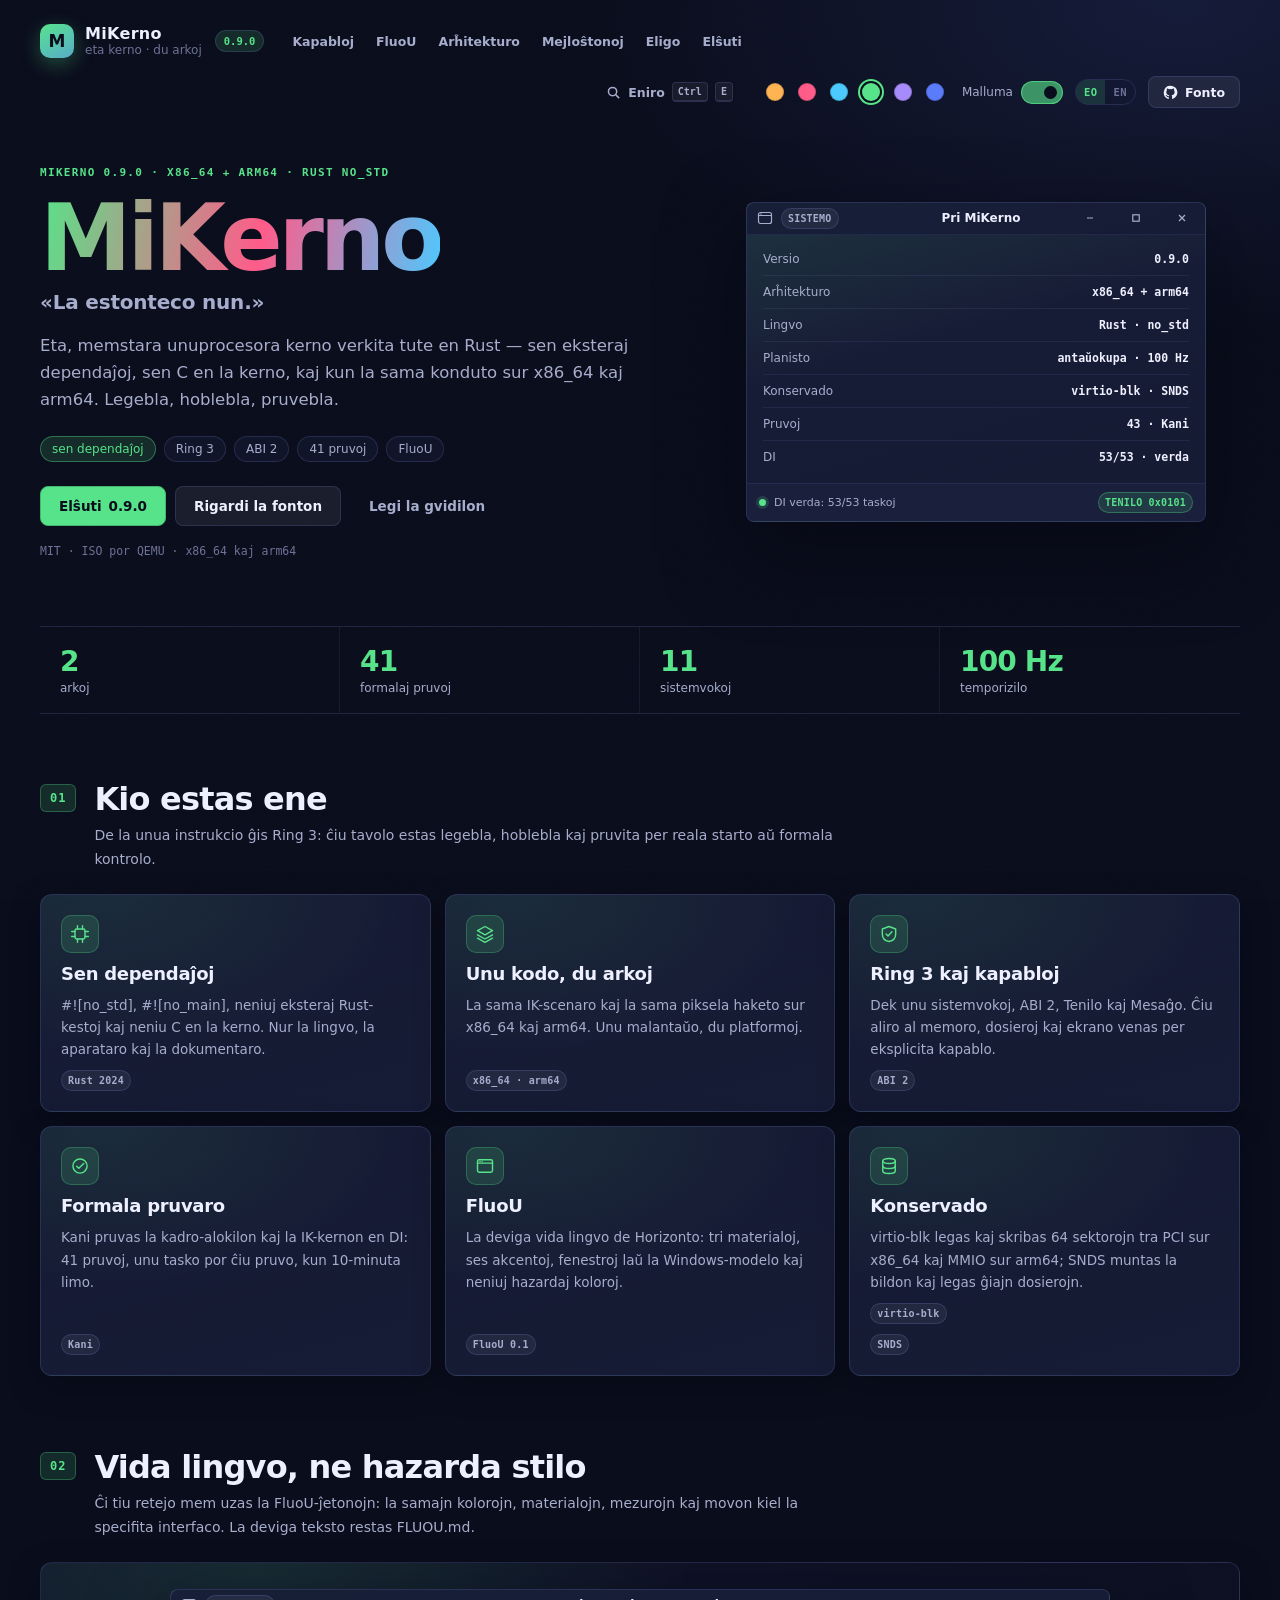
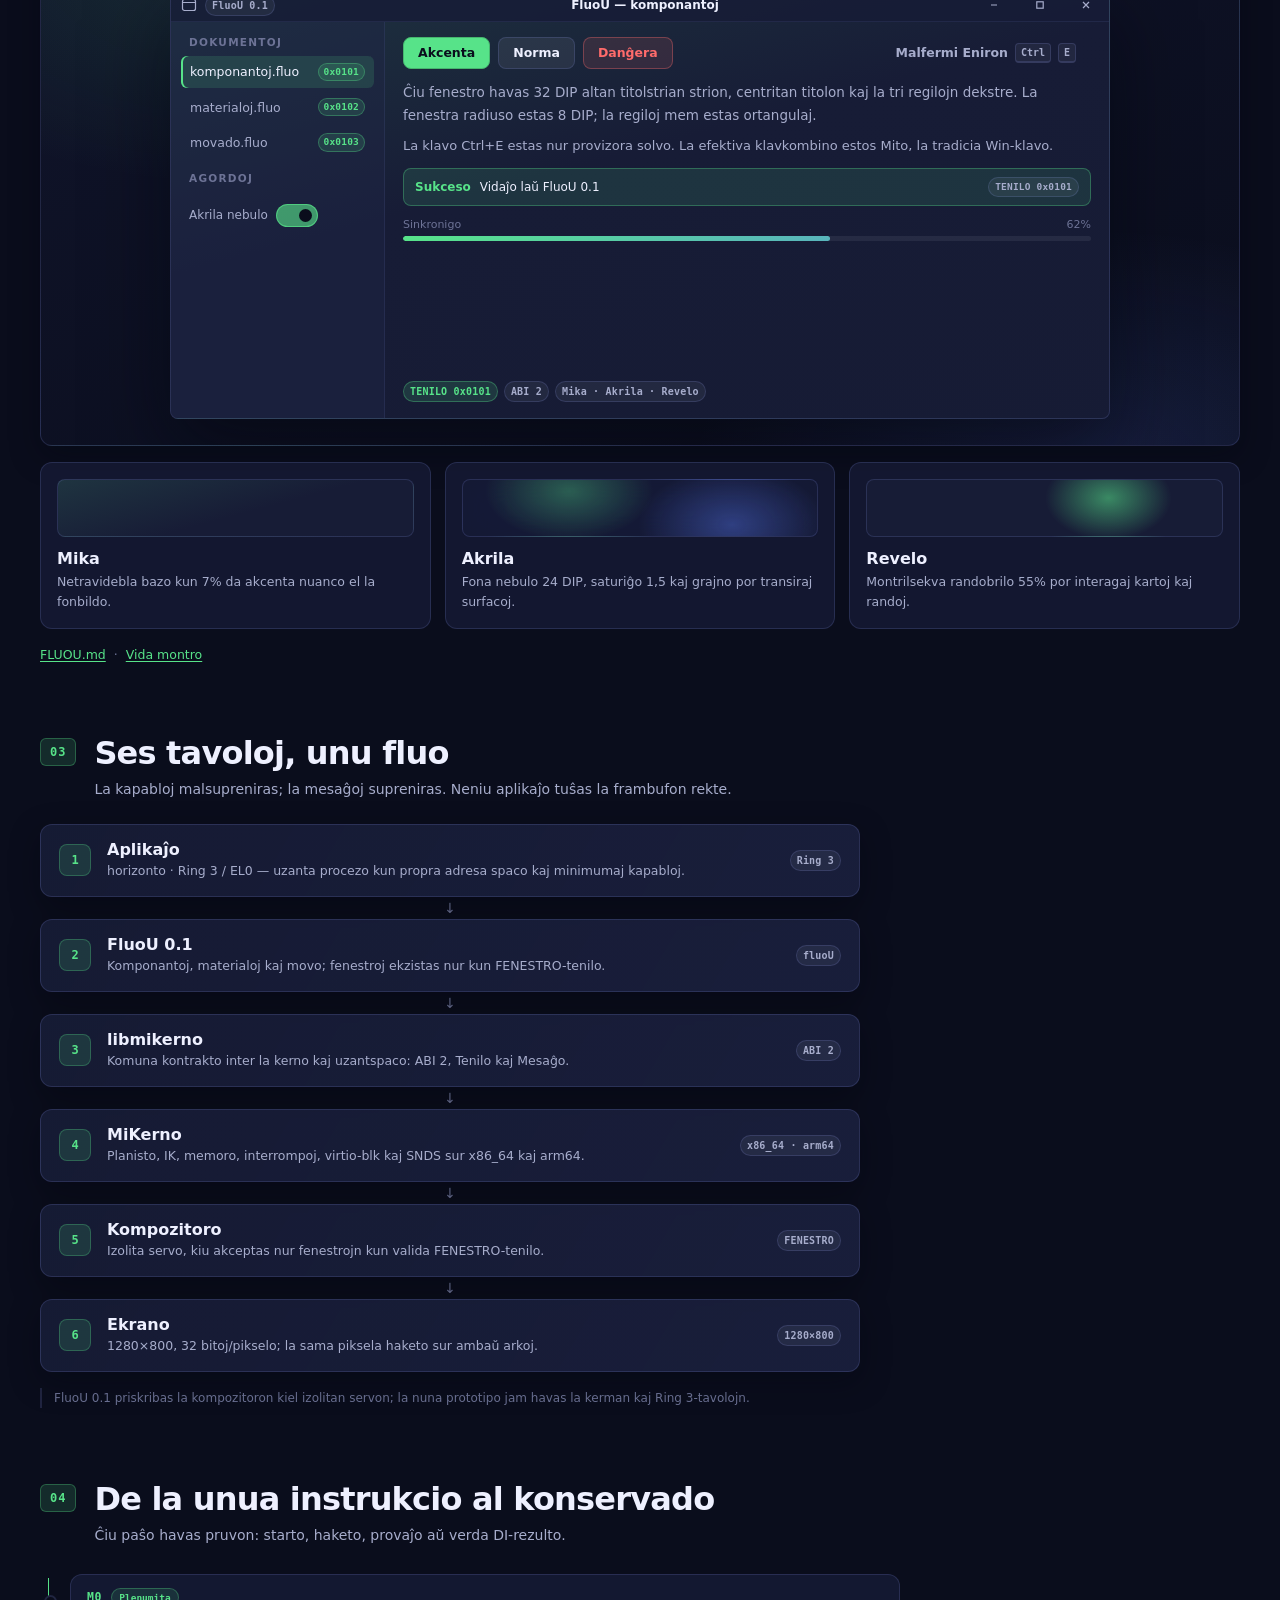
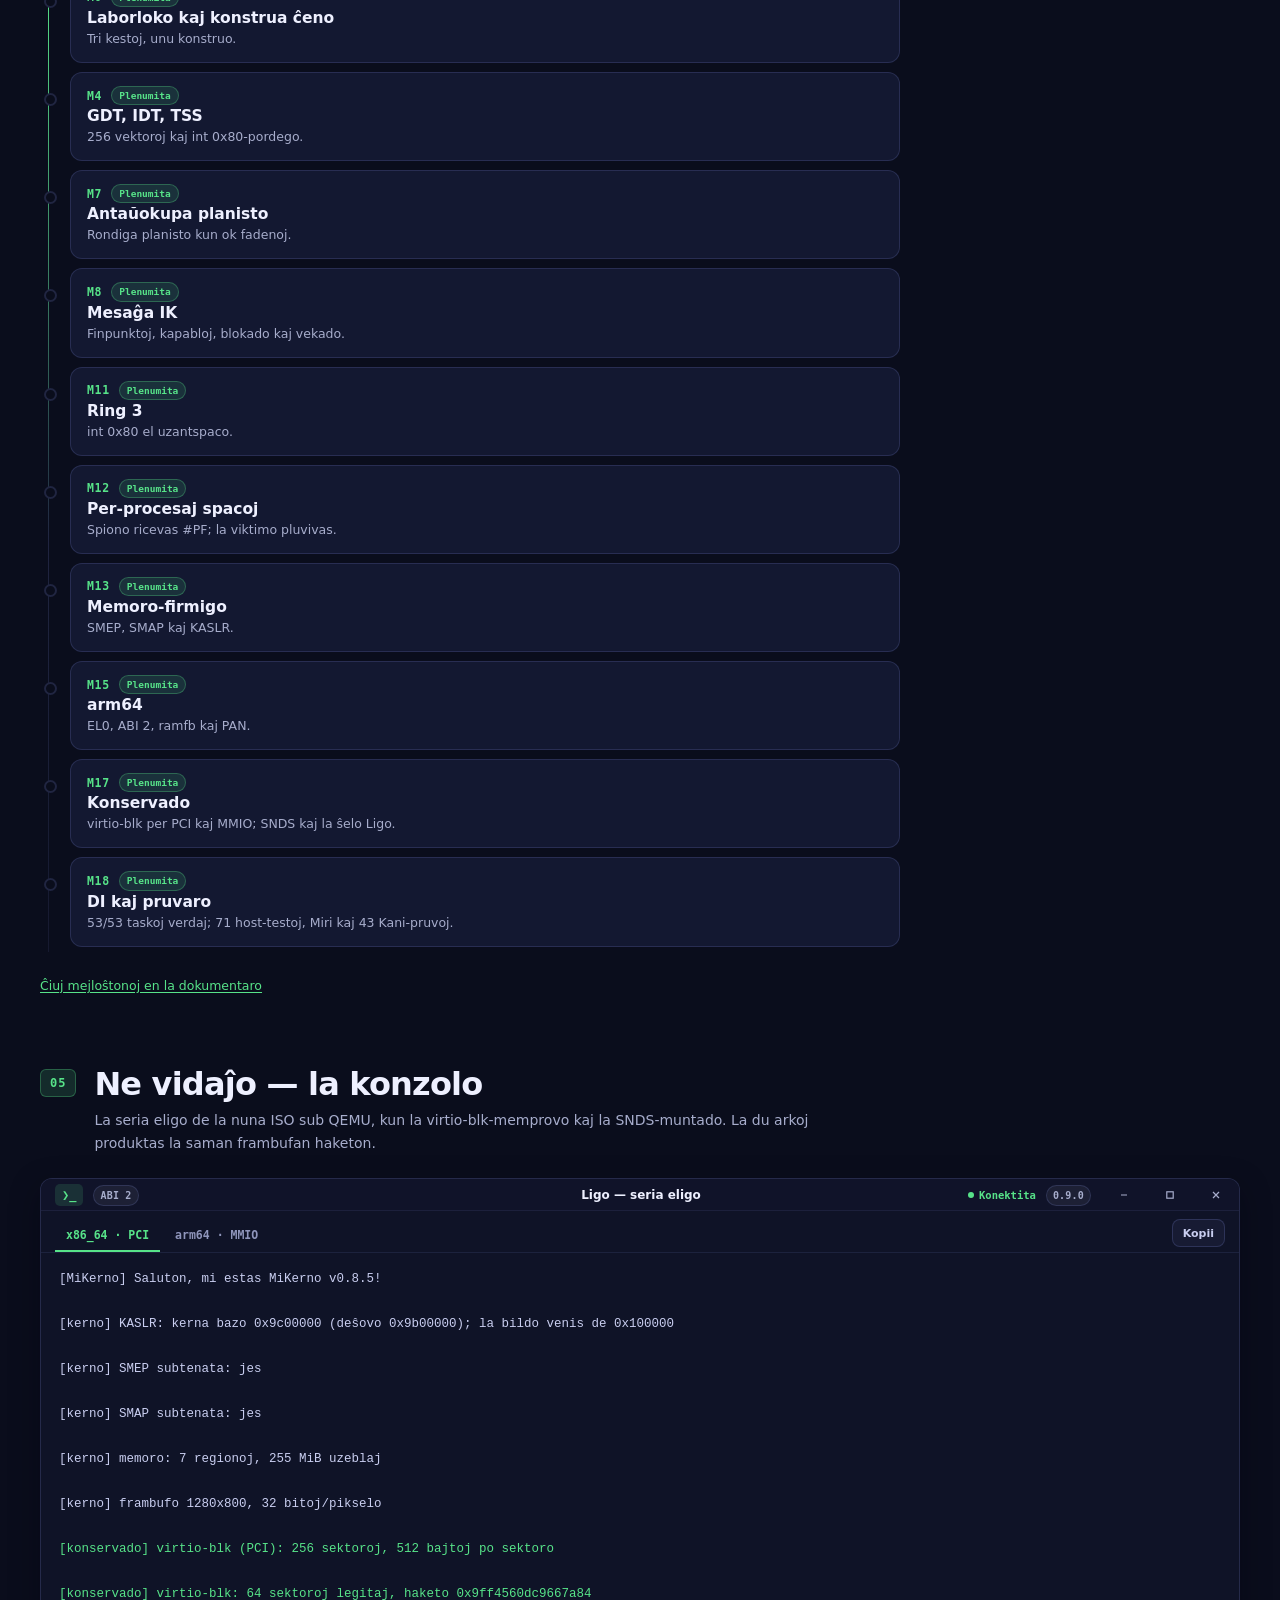
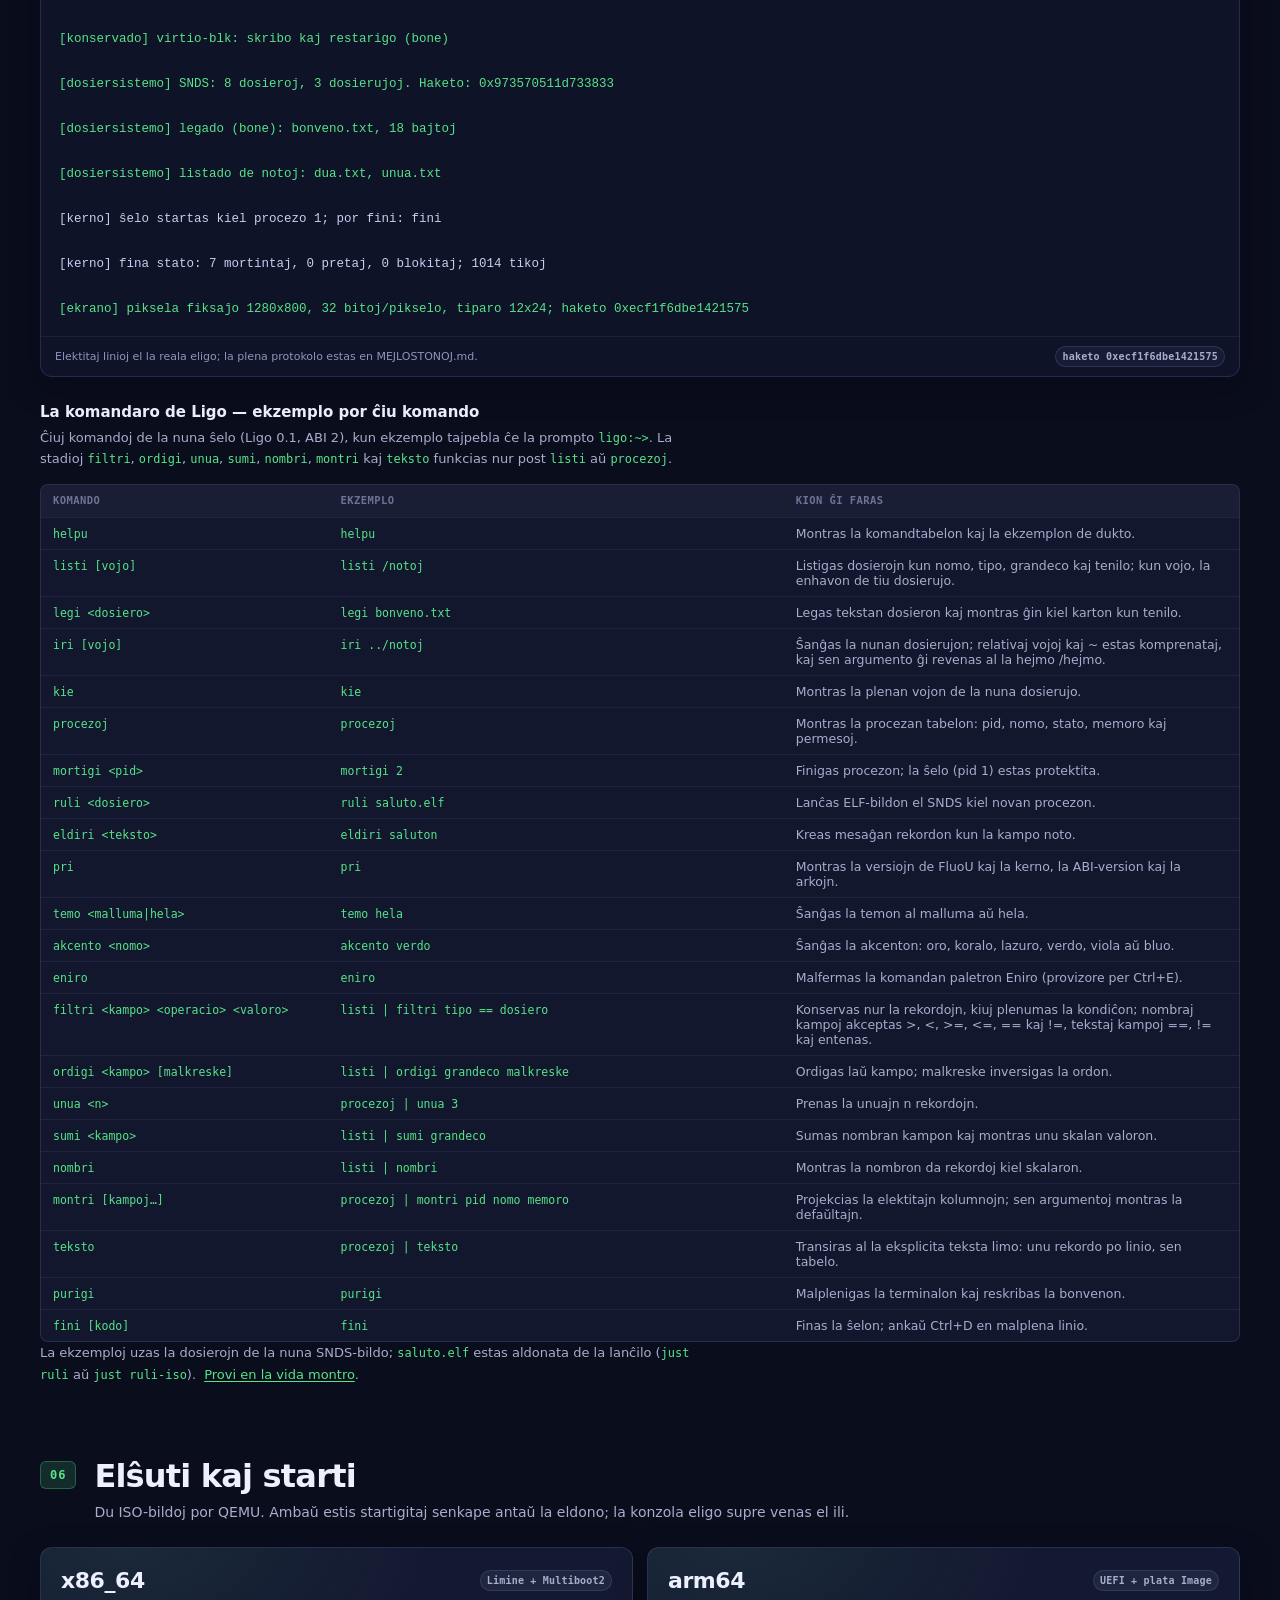
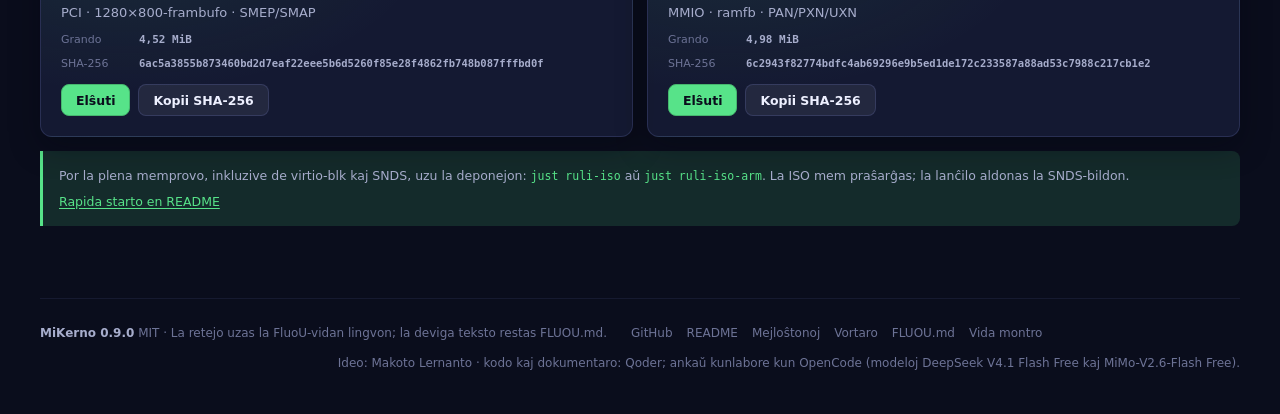
==== docs/index.html @ 3c902c98 "M19 Fazo 1: paĝtabelaj reguloj en kernologiko kaj novaj pruvoj (0.9.0) La indeksaj, PTE-kodigaj kaj " ====
<!DOCTYPE html>
<html lang="eo" data-versio="0.9.0">
<head>
  <meta charset="utf-8">
  <meta name="viewport" content="width=device-width, initial-scale=1">
  <title data-t="meta.titolo">MiKerno — eta kerno en Rust por du arkoj</title>
  <meta name="description" data-t-meta="meta.priskribo"
    content="MiKerno estas eta, memstara kaj pruvebla unuprocesora kerno verkita en Rust, kun la sama konduto sur x86_64 kaj arm64.">
  <meta name="theme-color" content="#0A0D1C">
  <meta property="og:title" content="MiKerno — eta kerno en Rust por du arkoj"
    data-t-meta="meta.titolo">
  <meta property="og:description"
    content="Eta, memstara kaj pruvebla unuprocesora kerno verkita en Rust, kun la sama konduto sur x86_64 kaj arm64."
    data-t-meta="meta.priskribo">
  <meta property="og:type" content="website">
  <meta property="og:url" content="https://makoto-lernanto.github.io/mikerno/">
  <link rel="icon"
    href="data:image/svg+xml,%3Csvg xmlns='http://www.w3.org/2000/svg' viewBox='0 0 64 64'%3E%3Cdefs%3E%3ClinearGradient id='g' x1='0' y1='0' x2='1' y2='1'%3E%3Cstop stop-color='%2357E389'/%3E%3Cstop offset='1' stop-color='%235B7CFA'/%3E%3C/linearGradient%3E%3C/defs%3E%3Crect width='64' height='64' rx='14' fill='url(%23g)'/%3E%3Ctext x='32' y='45' font-family='Segoe UI,sans-serif' font-size='38' font-weight='800' text-anchor='middle' fill='%230A0D1C'%3EM%3C/text%3E%3C/svg%3E">
  <link rel="stylesheet" href="retejo.css">
  <script src="tradukoj/angla.js" defer></script>
  <script src="retejo.js" defer></script>
</head>
<body>
  <a class="salto" href="#ĉefa" data-t="salto">Salti al la enhavo</a>

  <header class="kapo">
    <a class="marko" href="#hejmo" aria-label="MiKerno — hejmo" data-t-aria="marko.aria">
      <span class="marka-ikono" aria-hidden="true">M</span>
      <span class="marka-teksto">
        <strong>MiKerno</strong>
        <span data-t="marko.sub">eta kerno · du arkoj</span>
      </span>
      <span class="versio" data-versio-montri>0.9.0</span>
    </a>

    <nav class="navigado" aria-label="Ĉefaj sekcioj" data-t-aria="nav.aria">
      <a href="#kapabloj" data-t="nav.kapabloj">Kapabloj</a>
      <a href="#fluou" data-t="nav.fluou">FluoU</a>
      <a href="#arkitekturo" data-t="nav.arkitekturo">Arĥitekturo</a>
      <a href="#mejloŝtonoj" data-t="nav.mejloŝtonoj">Mejloŝtonoj</a>
      <a href="#eligo" data-t="nav.eligo">Eligo</a>
      <a href="#elŝuti" data-t="nav.elŝuti">Elŝuti</a>
    </nav>

    <div class="agordoj">
      <button class="buto subtila enira-lancho" id="eniroButono" type="button"
        aria-label="Malfermi Eniron (Ctrl+E)" data-t-aria="eniro.malfermi"
        title="Provizora klavo: Ctrl+E. Estonte: Mito, la tradicia Win-klavo."
        data-t-title="eniro.provizora">
        <svg viewBox="0 0 16 16" aria-hidden="true" fill="none" stroke="currentColor" stroke-width="1.6">
          <circle cx="7" cy="7" r="4.4"></circle>
          <path d="M10.4 10.4 14 14"></path>
        </svg>
        <span data-t="nav.eniro">Eniro</span>
        <kbd>Ctrl</kbd><kbd>E</kbd>
      </button>

      <div class="akcentoj" role="group" aria-label="Akcento" data-t-aria="akcento.regiloj">
        <button class="akcento-elektilo" type="button" data-akcento="oro" style="--koloro:#FFB454"
          aria-label="Akcento: oro" title="oro" aria-pressed="false"></button>
        <button class="akcento-elektilo" type="button" data-akcento="koralo" style="--koloro:#FF5C8A"
          aria-label="Akcento: koralo" title="koralo" aria-pressed="false"></button>
        <button class="akcento-elektilo" type="button" data-akcento="ĉielo" style="--koloro:#4CC9FF"
          aria-label="Akcento: ĉielo" title="ĉielo" aria-pressed="false"></button>
        <button class="akcento-elektilo" type="button" data-akcento="verdo" style="--koloro:#57E389"
          aria-label="Akcento: verdo" title="verdo" aria-pressed="true"></button>
        <button class="akcento-elektilo" type="button" data-akcento="viola" style="--koloro:#A78BFA"
          aria-label="Akcento: viola" title="viola" aria-pressed="false"></button>
        <button class="akcento-elektilo" type="button" data-akcento="bluo" style="--koloro:#5B7CFA"
          aria-label="Akcento: bluo" title="bluo" aria-pressed="false"></button>
      </div>

      <label class="ŝaltilo" title="Ŝalti inter la malluma kaj hela temoj"
        data-t-title="temo.ŝalti">
        <span id="temoEtikedo">Malluma</span>
        <input type="checkbox" id="temoSxaltilo" checked aria-label="Malluma temo">
      </label>

      <div class="lingvo" role="group" aria-label="Lingvo / Language">
        <button type="button" data-lingvo="eo" aria-pressed="true">EO</button>
        <button type="button" data-lingvo="en" aria-pressed="false">EN</button>
      </div>

      <a class="buto norma fonto-ligilo" href="https://github.com/makoto-lernanto/mikerno">
        <svg viewBox="0 0 16 16" aria-hidden="true" fill="currentColor">
          <path
            d="M8 .8a7.2 7.2 0 0 0-2.3 14c.4.1.5-.2.5-.4v-1.4c-2 .4-2.4-.9-2.4-.9-.3-.8-.8-1-.8-1-.7-.5.1-.5.1-.5.7.1 1.1.7 1.1.7.7 1.1 1.7.8 2.1.6.1-.5.3-.8.5-1-1.6-.2-3.3-.8-3.3-3.5 0-.8.3-1.4.7-1.9-.1-.2-.3-.9.1-1.8 0 0 .6-.2 1.9.7a6.6 6.6 0 0 1 3.5 0c1.3-.9 1.9-.7 1.9-.7.4.9.2 1.6.1 1.8.4.5.7 1.1.7 1.9 0 2.7-1.7 3.3-3.3 3.5.3.3.6.8.6 1.6v2c0 .2.1.5.5.4A7.2 7.2 0 0 0 8 .8Z">
          </path>
        </svg>
        <span data-t="nav.fonto">Fonto</span>
      </a>
    </div>
  </header>

  <main id="ĉefa">
    <section class="heroo" id="hejmo">
      <div class="heroo-teksto" data-aperu>
        <p class="supera-etikedo">
          MiKerno <span data-versio-montri>0.9.0</span> · x86_64 + arm64 · Rust no_std
        </p>
        <h1><span>MiKerno</span></h1>
        <p class="heroo-moto" data-t="hero.moto">«La estonteco nun.»</p>
        <p class="heroo-priskribo" data-t="hero.teksto">
          Eta, memstara unuprocesora kerno verkita tute en Rust — sen eksteraj
          dependaĵoj, sen C en la kerno, kaj kun la sama konduto sur x86_64 kaj
          arm64. Legebla, hoblebla, pruvebla.
        </p>
        <div class="principoj">
          <span class="principo vigla" data-t="hero.principo1">sen dependaĵoj</span>
          <span class="principo">Ring 3</span>
          <span class="principo">ABI 2</span>
          <span class="principo" data-t="hero.principo4">41 pruvoj</span>
          <span class="principo">FluoU</span>
        </div>
        <div class="heroo-butonoj">
          <a class="buto akcenta granda" href="https://github.com/makoto-lernanto/mikerno/releases/tag/v0.9.0"
            data-versio-ligo>
            <span data-t="hero.butono.elŝuti">Elŝuti</span>
            <span data-versio-montri>0.9.0</span>
          </a>
          <a class="buto norma granda" href="https://github.com/makoto-lernanto/mikerno"
            data-t="hero.butono.fonto">Rigardi la fonton</a>
          <a class="buto subtila granda" href="https://github.com/makoto-lernanto/mikerno/blob/main/docs/FLUOU.md"
            data-t="hero.butono.gvidilo">Legi la gvidilon</a>
        </div>
        <p class="heroo-noto" data-t="hero.noto">MIT · ISO por QEMU · x86_64 kaj arm64</p>
      </div>

      <div class="fenestra-scene" data-scene>
        <div class="fenestro heroa-fenestro revelo" data-fenestro="heroo">
          <div class="titolstrio" data-treni>
            <div class="titola-flanko">
              <svg class="aplika-ikono" viewBox="0 0 16 16" aria-hidden="true">
                <rect x="1.5" y="2.5" width="13" height="11" rx="2" fill="none" stroke="currentColor"
                  stroke-width="1.2"></rect>
                <path d="M1.5 5.5h13" stroke="currentColor" stroke-width="1.2"></path>
                <circle cx="4" cy="4" r=".7" fill="currentColor"></circle>
              </svg>
              <span class="sildeto">SISTEMO</span>
            </div>
            <div class="titola-centro">
              <span class="titolo" data-t="pri.titolo">Pri MiKerno</span>
            </div>
            <div class="regiloj" role="group" aria-label="Fenestraj regiloj" data-t-aria="fenestro.regiloj">
              <button type="button" data-ago="malgrandigi" title="Malgrandigi" aria-label="Malgrandigi">
                <svg viewBox="0 0 10 10" aria-hidden="true" fill="none" stroke="currentColor" stroke-width="1.2">
                  <path d="M2 5h6"></path>
                </svg>
              </button>
              <button type="button" data-ago="pligrandigi" title="Pligrandigi" aria-label="Pligrandigi">
                <svg class="ikono-pligrandigi" viewBox="0 0 10 10" aria-hidden="true" fill="none"
                  stroke="currentColor" stroke-width="1.2">
                  <rect x="1.8" y="1.8" width="6.4" height="6.4"></rect>
                </svg>
                <svg class="ikono-restarigi" viewBox="0 0 10 10" aria-hidden="true" fill="none"
                  stroke="currentColor" stroke-width="1.1">
                  <rect x="1.6" y="3" width="5.4" height="5.4"></rect>
                  <path d="M3.4 3V1.6h5v5H6.9"></path>
                </svg>
              </button>
              <button type="button" class="fermi" data-ago="fermi" title="Fermi" aria-label="Fermi">
                <svg viewBox="0 0 10 10" aria-hidden="true" fill="none" stroke="currentColor" stroke-width="1.2">
                  <path d="M2 2l6 6M8 2 2 8"></path>
                </svg>
              </button>
            </div>
          </div>
          <div class="fenestra-korpo pria-korpo">
            <div class="pri-chelo"><span data-t="pri.versio">Versio</span><strong><span data-versio-montri>0.9.0</span></strong></div>
            <div class="pri-chelo"><span data-t="pri.arkitekturo">Arĥitekturo</span><strong>x86_64 + arm64</strong></div>
            <div class="pri-chelo"><span data-t="pri.lingvo">Lingvo</span><strong>Rust · no_std</strong></div>
            <div class="pri-chelo"><span data-t="pri.planisto">Planisto</span><strong data-t="pri.planisto.valoro">antaŭokupa · 100 Hz</strong></div>
            <div class="pri-chelo"><span data-t="pri.konservado">Konservado</span><strong>virtio-blk · SNDS</strong></div>
            <div class="pri-chelo"><span data-t="pri.pruvoj">Pruvoj</span><strong>43 · Kani</strong></div>
            <div class="pri-chelo"><span>DI</span><strong>53/53 · <span data-t="pri.verda">verda</span></strong></div>
          </div>
          <div class="fenestra-piedo">
            <span class="stato-punkto" aria-hidden="true"></span>
            <span data-t="pri.di">DI verda: 53/53 taskoj</span>
            <span class="sildeto tenila">TENILO 0x0101</span>
          </div>
        </div>
        <div class="restarigo" data-restarigo="heroo" hidden>
          <h3 data-t="fenestro.kaŝita">Fenestro kaŝita</h3>
          <p data-t="fenestro.kaŝita.teksto">La fenestro atendas en la labortablo.</p>
          <button class="buto akcenta" type="button" data-restarigi="heroo" data-t="fenestro.remalfermi">Remalfermi</button>
        </div>
      </div>
    </section>

    <section class="statistiko" aria-label="Ŝlosilaj nombroj" data-t-aria="stat.aria" data-aperu>
      <div class="statistikero"><strong>2</strong><span data-t="stat.arkoj">arkoj</span></div>
      <div class="statistikero"><strong>41</strong><span data-t="stat.pruvoj">formalaj pruvoj</span></div>
      <div class="statistikero"><strong>11</strong><span data-t="stat.sistemvokoj">sistemvokoj</span></div>
      <div class="statistikero"><strong>100 Hz</strong><span data-t="stat.temporizilo">temporizilo</span></div>
    </section>

    <section class="sceno" id="kapabloj" data-aperu>
      <div class="scena-kapo">
        <span class="scena-numero">01</span>
        <div>
          <h2 data-t="kapabloj.titolo">Kio estas ene</h2>
          <p data-t="kapabloj.teksto">De la unua instrukcio ĝis Ring 3: ĉiu tavolo estas legebla, hoblebla
            kaj pruvita per reala starto aŭ formala kontrolo.</p>
        </div>
      </div>

      <div class="kartaro">
        <article class="karto revelo">
          <span class="karta-ikono" aria-hidden="true">
            <svg viewBox="0 0 24 24" fill="none" stroke="currentColor" stroke-width="1.7" stroke-linecap="round">
              <rect x="6" y="6" width="12" height="12" rx="2"></rect>
              <path d="M9 2v4M15 2v4M9 18v4M15 18v4M2 9h4M2 15h4M18 9h4M18 15h4"></path>
            </svg>
          </span>
          <h3 data-t="kapabloj.k1.titolo">Sen dependaĵoj</h3>
          <p data-t="kapabloj.k1.teksto">#![no_std], #![no_main], neniuj eksteraj Rust-kestoj kaj neniu C
            en la kerno. Nur la lingvo, la aparataro kaj la dokumentaro.</p>
          <span class="sildeto">Rust 2024</span>
        </article>

        <article class="karto revelo">
          <span class="karta-ikono" aria-hidden="true">
            <svg viewBox="0 0 24 24" fill="none" stroke="currentColor" stroke-width="1.7" stroke-linecap="round"
              stroke-linejoin="round">
              <path d="m12 3 9 5-9 5-9-5 9-5Z"></path>
              <path d="m3 13 9 5 9-5M3 17l9 5 9-5"></path>
            </svg>
          </span>
          <h3 data-t="kapabloj.k2.titolo">Unu kodo, du arkoj</h3>
          <p data-t="kapabloj.k2.teksto">La sama IK-scenaro kaj la sama piksela haketo sur x86_64 kaj
            arm64. Unu malantaŭo, du platformoj.</p>
          <span class="sildeto">x86_64 · arm64</span>
        </article>

        <article class="karto revelo">
          <span class="karta-ikono" aria-hidden="true">
            <svg viewBox="0 0 24 24" fill="none" stroke="currentColor" stroke-width="1.7" stroke-linecap="round"
              stroke-linejoin="round">
              <path d="M12 3 20 6v6c0 5-3.4 8.2-8 9-4.6-.8-8-4-8-9V6l8-3Z"></path>
              <path d="m8.5 12 2.3 2.3 4.7-5"></path>
            </svg>
          </span>
          <h3 data-t="kapabloj.k3.titolo">Ring 3 kaj kapabloj</h3>
          <p data-t="kapabloj.k3.teksto">Dek unu sistemvokoj, ABI 2, Tenilo kaj Mesaĝo. Ĉiu aliro al
            memoro, dosieroj kaj ekrano venas per eksplicita kapablo.</p>
          <span class="sildeto">ABI 2</span>
        </article>

        <article class="karto revelo">
          <span class="karta-ikono" aria-hidden="true">
            <svg viewBox="0 0 24 24" fill="none" stroke="currentColor" stroke-width="1.7" stroke-linecap="round"
              stroke-linejoin="round">
              <circle cx="12" cy="12" r="8.5"></circle>
              <path d="m8 12.2 2.6 2.6L16.5 9"></path>
            </svg>
          </span>
          <h3 data-t="kapabloj.k4.titolo">Formala pruvaro</h3>
          <p data-t="kapabloj.k4.teksto">Kani pruvas la kadro-alokilon kaj la IK-kernon en DI: 41 pruvoj,
            unu tasko por ĉiu pruvo, kun 10-minuta limo.</p>
          <span class="sildeto">Kani</span>
        </article>

        <article class="karto revelo">
          <span class="karta-ikono" aria-hidden="true">
            <svg viewBox="0 0 24 24" fill="none" stroke="currentColor" stroke-width="1.7" stroke-linecap="round"
              stroke-linejoin="round">
              <rect x="3" y="4.5" width="18" height="15" rx="2"></rect>
              <path d="M3 8.5h18M6 6.5h.01M8.5 6.5h.01"></path>
            </svg>
          </span>
          <h3>FluoU</h3>
          <p data-t="kapabloj.k5.teksto">La deviga vida lingvo de Horizonto: tri materialoj, ses akcentoj,
            fenestroj laŭ la Windows-modelo kaj neniuj hazardaj koloroj.</p>
          <span class="sildeto">FluoU 0.1</span>
        </article>

        <article class="karto revelo">
          <span class="karta-ikono" aria-hidden="true">
            <svg viewBox="0 0 24 24" fill="none" stroke="currentColor" stroke-width="1.7" stroke-linecap="round"
              stroke-linejoin="round">
              <ellipse cx="12" cy="6" rx="7.5" ry="3"></ellipse>
              <path d="M4.5 6v12c0 1.7 3.4 3 7.5 3s7.5-1.3 7.5-3V6"></path>
              <path d="M4.5 12c0 1.7 3.4 3 7.5 3s7.5-1.3 7.5-3"></path>
            </svg>
          </span>
          <h3 data-t="kapabloj.k6.titolo">Konservado</h3>
          <p data-t="kapabloj.k6.teksto">virtio-blk legas kaj skribas 64 sektorojn tra PCI sur x86_64 kaj
            MMIO sur arm64; SNDS muntas la bildon kaj legas ĝiajn dosierojn.</p>
          <span class="sildeto">virtio-blk</span>
          <span class="sildeto">SNDS</span>
        </article>
      </div>
    </section>

    <section class="sceno" id="fluou" data-aperu>
      <div class="scena-kapo">
        <span class="scena-numero">02</span>
        <div>
          <h2 data-t="fluou.titolo">Vida lingvo, ne hazarda stilo</h2>
          <p data-t="fluou.teksto">Ĉi tiu retejo mem uzas la FluoU-ĵetonojn: la samajn kolorojn, materialojn,
            mezurojn kaj movon kiel la specifita interfaco. La deviga teksto restas FLUOU.md.</p>
        </div>
      </div>

      <div class="labortablo" data-scene>
        <div class="fenestro fenestro-demo revelo" data-fenestro="fluou">
          <div class="titolstrio" data-treni>
            <div class="titola-flanko">
              <svg class="aplika-ikono" viewBox="0 0 16 16" aria-hidden="true">
                <rect x="1.5" y="2.5" width="13" height="11" rx="2" fill="none" stroke="currentColor"
                  stroke-width="1.2"></rect>
                <path d="M1.5 5.5h13" stroke="currentColor" stroke-width="1.2"></path>
              </svg>
              <span class="sildeto">FluoU 0.1</span>
            </div>
            <div class="titola-centro">
              <span class="titolo" data-t="fluou.fenestro.titolo">FluoU — komponantoj</span>
            </div>
            <div class="regiloj" role="group" aria-label="Fenestraj regiloj" data-t-aria="fenestro.regiloj">
              <button type="button" data-ago="malgrandigi" title="Malgrandigi" aria-label="Malgrandigi">
                <svg viewBox="0 0 10 10" aria-hidden="true" fill="none" stroke="currentColor" stroke-width="1.2">
                  <path d="M2 5h6"></path>
                </svg>
              </button>
              <button type="button" data-ago="pligrandigi" title="Pligrandigi" aria-label="Pligrandigi">
                <svg class="ikono-pligrandigi" viewBox="0 0 10 10" aria-hidden="true" fill="none"
                  stroke="currentColor" stroke-width="1.2">
                  <rect x="1.8" y="1.8" width="6.4" height="6.4"></rect>
                </svg>
                <svg class="ikono-restarigi" viewBox="0 0 10 10" aria-hidden="true" fill="none"
                  stroke="currentColor" stroke-width="1.1">
                  <rect x="1.6" y="3" width="5.4" height="5.4"></rect>
                  <path d="M3.4 3V1.6h5v5H6.9"></path>
                </svg>
              </button>
              <button type="button" class="fermi" data-ago="fermi" title="Fermi" aria-label="Fermi">
                <svg viewBox="0 0 10 10" aria-hidden="true" fill="none" stroke="currentColor" stroke-width="1.2">
                  <path d="M2 2l6 6M8 2 2 8"></path>
                </svg>
              </button>
            </div>
          </div>

          <div class="fenestra-korpo fluou-korpo">
            <aside class="flanko">
              <div class="flanka-etikedo" data-t="fluou.dokumentoj">Dokumentoj</div>
              <button type="button" class="dosiero elektita">
                <span>komponantoj.fluo</span><span class="sildeto tenila">0x0101</span>
              </button>
              <button type="button" class="dosiero">
                <span>materialoj.fluo</span><span class="sildeto tenila">0x0102</span>
              </button>
              <button type="button" class="dosiero">
                <span>movado.fluo</span><span class="sildeto tenila">0x0103</span>
              </button>
              <div class="flanka-etikedo" data-t="fluou.agordoj">Agordoj</div>
              <label class="ŝaltilo">
                <span data-t="fluou.akrila">Akrila nebulo</span>
                <input type="checkbox" checked aria-label="Akrila nebulo">
              </label>
            </aside>

            <div class="redaktilo">
              <div class="ilobreto">
                <button class="buto akcenta" type="button" data-t="fluou.butono.akcenta">Akcenta</button>
                <button class="buto norma" type="button" data-t="fluou.butono.norma">Norma</button>
                <button class="buto danĝera" type="button" data-t="fluou.butono.danĝera">Danĝera</button>
                <span class="spaco"></span>
                <button class="buto subtila" type="button" id="malfermiEniron">
                  <span data-t="fluou.butono.eniro">Malfermi Eniron</span> <kbd>Ctrl</kbd><kbd>E</kbd>
                </button>
              </div>
              <p class="demo-teksto" data-t="fluou.demo.teksto">Ĉiu fenestro havas 32 DIP altan titolstrian
                strion, centritan titolon kaj la tri regilojn dekstre. La fenestra radiuso estas 8 DIP; la
                regiloj mem estas ortangulaj.</p>
              <p class="demo-noto" data-t="fluou.eniro.provizora">La klavo <kbd>Ctrl</kbd>+<kbd>E</kbd> estas
                nur provizora solvo. La efektiva klavkombino estos <strong>Mito</strong>, la tradicia
                <kbd>Win</kbd>-klavo.</p>
              <div class="informa-strio">
                <span class="semantiko" data-t="fluou.informo.semantiko">Sukceso</span>
                <span data-t="fluou.informo.teksto">Vidaĵo laŭ FluoU 0.1</span>
                <span class="sildeto">TENILO 0x0101</span>
              </div>
              <div class="progreso">
                <div class="progresa-etikedo"><span data-t="fluou.progreso">Sinkronigo</span><span>62%</span></div>
                <div class="progresa-trako"><div class="progresa-plenigo" style="width:62%"></div></div>
              </div>
              <div class="demo-etikedoj">
                <span class="sildeto tenila">TENILO 0x0101</span>
                <span class="sildeto">ABI 2</span>
                <span class="sildeto">Mika · Akrila · Revelo</span>
              </div>
            </div>
          </div>
        </div>
        <div class="restarigo" data-restarigo="fluou" hidden>
          <h3 data-t="fenestro.kaŝita">Fenestro kaŝita</h3>
          <p data-t="fenestro.kaŝita.teksto">La fenestro atendas en la labortablo.</p>
          <button class="buto akcenta" type="button" data-restarigi="fluou" data-t="fenestro.remalfermi">Remalfermi</button>
        </div>
      </div>

      <div class="materialoj">
        <article class="materialo revelo">
          <span class="materiala-specimeno mika" aria-hidden="true"></span>
          <h3>Mika</h3>
          <p data-t="fluou.mika">Netravidebla bazo kun 7% da akcenta nuanco el la fonbildo.</p>
        </article>
        <article class="materialo revelo">
          <span class="materiala-specimeno akrila" aria-hidden="true"></span>
          <h3>Akrila</h3>
          <p data-t="fluou.akrila.teksto">Fona nebulo 24 DIP, saturiĝo 1,5 kaj grajno por transiraj surfacoj.</p>
        </article>
        <article class="materialo revelo">
          <span class="materiala-specimeno revelo-specimeno" aria-hidden="true"></span>
          <h3>Revelo</h3>
          <p data-t="fluou.revelo">Montrilsekva randobrilo 55% por interagaj kartoj kaj randoj.</p>
        </article>
      </div>

      <p class="scena-ligiloj">
        <a href="FLUOU.md">FLUOU.md</a>
        <span aria-hidden="true">·</span>
        <a href="FLUOU-montro.html" data-t="fluou.montro">Vida montro</a>
      </p>
    </section>

    <section class="sceno" id="arkitekturo" data-aperu>
      <div class="scena-kapo">
        <span class="scena-numero">03</span>
        <div>
          <h2 data-t="ark.titolo">Ses tavoloj, unu fluo</h2>
          <p data-t="ark.teksto">La kapabloj malsupreniras; la mesaĝoj supreniras. Neniu aplikaĵo tuŝas la
            frambufon rekte.</p>
        </div>
      </div>

      <div class="tavoloj">
        <article class="tavolo revelo">
          <span class="tavola-numero">1</span>
          <div><h3 data-t="ark.t1.titolo">Aplikaĵo</h3><p data-t="ark.t1.teksto">horizonto · Ring 3 / EL0 — uzanta procezo kun propra adresa spaco kaj minimumaj kapabloj.</p></div>
          <span class="sildeto">Ring 3</span>
        </article>
        <div class="sago" aria-hidden="true">↓</div>
        <article class="tavolo revelo">
          <span class="tavola-numero">2</span>
          <div><h3>FluoU 0.1</h3><p data-t="ark.t2.teksto">Komponantoj, materialoj kaj movo; fenestroj ekzistas nur kun FENESTRO-tenilo.</p></div>
          <span class="sildeto">fluoU</span>
        </article>
        <div class="sago" aria-hidden="true">↓</div>
        <article class="tavolo revelo">
          <span class="tavola-numero">3</span>
          <div><h3>libmikerno</h3><p data-t="ark.t3.teksto">Komuna kontrakto inter la kerno kaj uzantspaco: ABI 2, Tenilo kaj Mesaĝo.</p></div>
          <span class="sildeto">ABI 2</span>
        </article>
        <div class="sago" aria-hidden="true">↓</div>
        <article class="tavolo revelo">
          <span class="tavola-numero">4</span>
          <div><h3>MiKerno</h3><p data-t="ark.t4.teksto">Planisto, IK, memoro, interrompoj, virtio-blk kaj SNDS sur x86_64 kaj arm64.</p></div>
          <span class="sildeto">x86_64 · arm64</span>
        </article>
        <div class="sago" aria-hidden="true">↓</div>
        <article class="tavolo revelo">
          <span class="tavola-numero">5</span>
          <div><h3 data-t="ark.t5.titolo">Kompozitoro</h3><p data-t="ark.t5.teksto">Izolita servo, kiu akceptas nur fenestrojn kun valida FENESTRO-tenilo.</p></div>
          <span class="sildeto">FENESTRO</span>
        </article>
        <div class="sago" aria-hidden="true">↓</div>
        <article class="tavolo revelo">
          <span class="tavola-numero">6</span>
          <div><h3 data-t="ark.t6.titolo">Ekrano</h3><p data-t="ark.t6.teksto">1280×800, 32 bitoj/pikselo; la sama piksela haketo sur ambaŭ arkoj.</p></div>
          <span class="sildeto">1280×800</span>
        </article>
      </div>

      <p class="ark-noto" data-t="ark.noto">FluoU 0.1 priskribas la kompozitoron kiel izolitan servon; la nuna
        prototipo jam havas la kerman kaj Ring 3-tavolojn.</p>
    </section>

    <section class="sceno" id="mejloŝtonoj" data-aperu>
      <div class="scena-kapo">
        <span class="scena-numero">04</span>
        <div>
          <h2 data-t="mej.titolo">De la unua instrukcio al konservado</h2>
          <p data-t="mej.teksto">Ĉiu paŝo havas pruvon: starto, haketo, provaĵo aŭ verda DI-rezulto.</p>
        </div>
      </div>

      <ol class="tempo">
        <li class="mejloŝtono revelo">
          <span class="tempa-punkto" aria-hidden="true"></span>
          <div class="mejla-kapo"><strong>M0</strong><span class="stato plenumita" data-t="stato.plenumita">Plenumita</span></div>
          <h3 data-t="mej.m0.titolo">Laborloko kaj konstrua ĉeno</h3>
          <p data-t="mej.m0.teksto">Tri kestoj, unu konstruo.</p>
        </li>
        <li class="mejloŝtono revelo">
          <span class="tempa-punkto" aria-hidden="true"></span>
          <div class="mejla-kapo"><strong>M4</strong><span class="stato plenumita" data-t="stato.plenumita">Plenumita</span></div>
          <h3 data-t="mej.m4.titolo">GDT, IDT, TSS</h3>
          <p data-t="mej.m4.teksto">256 vektoroj kaj int 0x80-pordego.</p>
        </li>
        <li class="mejloŝtono revelo">
          <span class="tempa-punkto" aria-hidden="true"></span>
          <div class="mejla-kapo"><strong>M7</strong><span class="stato plenumita" data-t="stato.plenumita">Plenumita</span></div>
          <h3 data-t="mej.m7.titolo">Antaŭokupa planisto</h3>
          <p data-t="mej.m7.teksto">Rondiga planisto kun ok fadenoj.</p>
        </li>
        <li class="mejloŝtono revelo">
          <span class="tempa-punkto" aria-hidden="true"></span>
          <div class="mejla-kapo"><strong>M8</strong><span class="stato plenumita" data-t="stato.plenumita">Plenumita</span></div>
          <h3 data-t="mej.m8.titolo">Mesaĝa IK</h3>
          <p data-t="mej.m8.teksto">Finpunktoj, kapabloj, blokado kaj vekado.</p>
        </li>
        <li class="mejloŝtono revelo">
          <span class="tempa-punkto" aria-hidden="true"></span>
          <div class="mejla-kapo"><strong>M11</strong><span class="stato plenumita" data-t="stato.plenumita">Plenumita</span></div>
          <h3 data-t="mej.m11.titolo">Ring 3</h3>
          <p data-t="mej.m11.teksto">int 0x80 el uzantspaco.</p>
        </li>
        <li class="mejloŝtono revelo">
          <span class="tempa-punkto" aria-hidden="true"></span>
          <div class="mejla-kapo"><strong>M12</strong><span class="stato plenumita" data-t="stato.plenumita">Plenumita</span></div>
          <h3 data-t="mej.m12.titolo">Per-procesaj spacoj</h3>
          <p data-t="mej.m12.teksto">Spiono ricevas #PF; la viktimo pluvivas.</p>
        </li>
        <li class="mejloŝtono revelo">
          <span class="tempa-punkto" aria-hidden="true"></span>
          <div class="mejla-kapo"><strong>M13</strong><span class="stato plenumita" data-t="stato.plenumita">Plenumita</span></div>
          <h3 data-t="mej.m13.titolo">Memoro-firmigo</h3>
          <p data-t="mej.m13.teksto">SMEP, SMAP kaj KASLR.</p>
        </li>
        <li class="mejloŝtono revelo">
          <span class="tempa-punkto" aria-hidden="true"></span>
          <div class="mejla-kapo"><strong>M15</strong><span class="stato plenumita" data-t="stato.plenumita">Plenumita</span></div>
          <h3 data-t="mej.m15.titolo">arm64</h3>
          <p data-t="mej.m15.teksto">EL0, ABI 2, ramfb kaj PAN.</p>
        </li>
        <li class="mejloŝtono revelo">
          <span class="tempa-punkto" aria-hidden="true"></span>
          <div class="mejla-kapo"><strong>M17</strong><span class="stato plenumita" data-t="stato.plenumita">Plenumita</span></div>
          <h3 data-t="mej.m17.titolo">Konservado</h3>
          <p data-t="mej.m17.teksto">virtio-blk per PCI kaj MMIO; SNDS kaj la ŝelo Ligo.</p>
        </li>
        <li class="mejloŝtono revelo">
          <span class="tempa-punkto" aria-hidden="true"></span>
          <div class="mejla-kapo"><strong>M18</strong><span class="stato plenumita" data-t="stato.plenumita">Plenumita</span></div>
          <h3 data-t="mej.m18.titolo">DI kaj pruvaro</h3>
          <p data-t="mej.m18.teksto">53/53 taskoj verdaj; 71 host-testoj, Miri kaj 43 Kani-pruvoj.</p>
        </li>
      </ol>

      <p class="scena-ligiloj">
        <a href="https://github.com/makoto-lernanto/mikerno/blob/main/docs/MEJLOSTONOJ.md"
          data-t="mej.ligilo">Ĉiuj mejloŝtonoj en la dokumentaro</a>
      </p>
    </section>

    <section class="sceno" id="eligo" data-aperu>
      <div class="scena-kapo">
        <span class="scena-numero">05</span>
        <div>
          <h2 data-t="eligo.titolo">Ne vidaĵo — la konzolo</h2>
          <p data-t="eligo.teksto">La seria eligo de la nuna ISO sub QEMU, kun la virtio-blk-memprovo
            kaj la SNDS-muntado. La du arkoj produktas la saman frambufan haketon.</p>
        </div>
      </div>

      <div class="terminala-scene" data-scene>
        <div class="terminalo revelo" data-fenestro="ligo">
          <div class="terminala-kapo" data-treni>
            <div class="terminala-flanko">
              <span class="terminala-sigilo" aria-hidden="true">❯_</span>
              <span class="sildeto">ABI 2</span>
            </div>
            <div class="terminala-centro">
              <span class="terminala-titolo" data-t="eligo.fenestro.titolo">Ligo — seria eligo</span>
            </div>
            <div class="terminala-dekstro">
              <span class="terminala-stato" data-t="eligo.stato">Konektita</span>
              <span class="sildeto" data-versio-montri>0.9.0</span>
              <div class="regiloj terminala-regiloj" role="group" aria-label="Fenestraj regiloj de Ligo"
                data-t-aria="fenestro.regiloj">
                <button type="button" data-ago="malgrandigi" title="Malgrandigi" aria-label="Malgrandigi">
                  <svg viewBox="0 0 10 10" aria-hidden="true" fill="none" stroke="currentColor" stroke-width="1.2">
                    <path d="M2 5h6"></path>
                  </svg>
                </button>
                <button type="button" data-ago="pligrandigi" title="Pligrandigi" aria-label="Pligrandigi">
                  <svg class="ikono-pligrandigi" viewBox="0 0 10 10" aria-hidden="true" fill="none"
                    stroke="currentColor" stroke-width="1.2">
                    <rect x="1.8" y="1.8" width="6.4" height="6.4"></rect>
                  </svg>
                  <svg class="ikono-restarigi" viewBox="0 0 10 10" aria-hidden="true" fill="none"
                    stroke="currentColor" stroke-width="1.1">
                    <rect x="1.6" y="3" width="5.4" height="5.4"></rect>
                    <path d="M3.4 3V1.6h5v5H6.9"></path>
                  </svg>
                </button>
                <button type="button" class="fermi" data-ago="fermi" title="Fermi" aria-label="Fermi">
                  <svg viewBox="0 0 10 10" aria-hidden="true" fill="none" stroke="currentColor" stroke-width="1.2">
                    <path d="M2 2l6 6M8 2 2 8"></path>
                  </svg>
                </button>
              </div>
            </div>
          </div>

          <div class="logaj-langetoj" role="tablist" aria-label="Arkitekturo de la eligo"
            data-t-aria="eligo.langetoj">
            <button type="button" role="tab" aria-selected="true" data-logbutono="x86">x86_64 · PCI</button>
            <button type="button" role="tab" aria-selected="false" data-logbutono="arm">arm64 · MMIO</button>
            <span class="spaco"></span>
            <button type="button" class="buto subtila malgranda" data-kopii="eligoX86"
              data-t="eligo.kopii">Kopii</button>
          </div>

          <div class="terminala-korpo">
            <pre class="log" id="eligoX86" data-log="x86" aria-label="Seria eligo de x86_64"
              data-t-aria="eligo.x86.aria"><span class="linio">[MiKerno] Saluton, mi estas MiKerno v0.8.5!</span>
<span class="linio">[kerno] KASLR: kerna bazo 0x9c00000 (deŝovo 0x9b00000); la bildo venis de 0x100000</span>
<span class="linio">[kerno] SMEP subtenata: jes</span>
<span class="linio">[kerno] SMAP subtenata: jes</span>
<span class="linio">[kerno] memoro: 7 regionoj, 255 MiB uzeblaj</span>
<span class="linio">[kerno] frambufo 1280x800, 32 bitoj/pikselo</span>
<span class="linio sukceso">[konservado] virtio-blk (PCI): 256 sektoroj, 512 bajtoj po sektoro</span>
<span class="linio sukceso">[konservado] virtio-blk: 64 sektoroj legitaj, haketo 0x9ff4560dc9667a84</span>
<span class="linio sukceso">[konservado] virtio-blk: skribo kaj restarigo (bone)</span>
<span class="linio sukceso">[dosiersistemo] SNDS: 8 dosieroj, 3 dosierujoj. Haketo: 0x973570511d733833</span>
<span class="linio sukceso">[dosiersistemo] legado (bone): bonveno.txt, 18 bajtoj</span>
<span class="linio sukceso">[dosiersistemo] listado de notoj: dua.txt, unua.txt</span>
<span class="linio">[kerno] ŝelo startas kiel procezo 1; por fini: fini</span>
<span class="linio">[kerno] fina stato: 7 mortintaj, 0 pretaj, 0 blokitaj; 1014 tikoj</span>
<span class="linio akcento">[ekrano] piksela fiksaĵo 1280x800, 32 bitoj/pikselo, tiparo 12x24; haketo 0xecf1f6dbe1421575</span></pre>
            <pre class="log" id="eligoArm" data-log="arm" aria-label="Seria eligo de arm64"
              data-t-aria="eligo.arm.aria" hidden><span class="linio">[MiKerno] Saluton, mi estas MiKerno v0.8.5!</span>
<span class="linio">[kerno] PXN subtenata: jes</span>
<span class="linio">[kerno] UXN subtenata: jes</span>
<span class="linio">[kerno] PAN subtenata: jes</span>
<span class="linio">[kerno] memoro: 7 regionoj, 226 MiB uzeblaj</span>
<span class="linio">[kerno] frambufo 1280x800, 32 bitoj/pikselo</span>
<span class="linio sukceso">[konservado] virtio-blk (MMIO): 256 sektoroj, 512 bajtoj po sektoro</span>
<span class="linio sukceso">[konservado] virtio-blk: 64 sektoroj legitaj, haketo 0x4e2f7bb3781bbb91</span>
<span class="linio sukceso">[konservado] virtio-blk: skribo kaj restarigo (bone)</span>
<span class="linio sukceso">[dosiersistemo] SNDS: 8 dosieroj, 3 dosierujoj. Haketo: 0x77366cdfab334011</span>
<span class="linio sukceso">[dosiersistemo] legado (bone): bonveno.txt, 18 bajtoj</span>
<span class="linio sukceso">[dosiersistemo] listado de notoj: dua.txt, unua.txt</span>
<span class="linio">[kerno] ŝelo startas kiel procezo 1; por fini: fini</span>
<span class="linio">[kerno] fina stato: 7 mortintaj, 0 pretaj, 0 blokitaj; 1014 tikoj</span>
<span class="linio akcento">[ekrano] piksela fiksaĵo 1280x800, 32 bitoj/pikselo, tiparo 12x24; haketo 0xecf1f6dbe1421575</span></pre>
          </div>

          <div class="terminala-piedo">
            <span data-t="eligo.noto">Elektitaj linioj el la reala eligo; la plena protokolo estas en MEJLOSTONOJ.md.</span>
            <span class="sildeto tenila">haketo 0xecf1f6dbe1421575</span>
          </div>
        </div>
        <div class="restarigo" data-restarigo="ligo" hidden>
          <h3 data-t="fenestro.kaŝita">Fenestro kaŝita</h3>
          <p data-t="fenestro.kaŝita.teksto">La fenestro atendas en la labortablo.</p>
          <button class="buto akcenta" type="button" data-restarigi="ligo"
            data-t="fenestro.remalfermi">Remalfermi</button>
        </div>
      </div>

      <div class="ligo-komandoj" id="ligo-komandoj">
        <h3 data-t="ligo.titolo">La komandaro de Ligo — ekzemplo por ĉiu komando</h3>
        <p data-t-html="ligo.teksto">Ĉiuj komandoj de la nuna ŝelo (Ligo 0.1, ABI 2),
          kun ekzemplo tajpebla ĉe la prompto <code>ligo:~&gt;</code>. La stadioj
          <code>filtri</code>, <code>ordigi</code>, <code>unua</code>,
          <code>sumi</code>, <code>nombri</code>, <code>montri</code> kaj
          <code>teksto</code> funkcias nur post <code>listi</code> aŭ
          <code>procezoj</code>.</p>

        <div class="komanda-tabelo-kontenero">
          <table class="komanda-tabelo" aria-label="Komandoj de Ligo kaj ekzemploj"
            data-t-aria="ligo.tabelo.aria">
            <thead>
              <tr>
                <th data-t="ligo.kapo.komando">Komando</th>
                <th data-t="ligo.kapo.ekzemplo">Ekzemplo</th>
                <th data-t="ligo.kapo.signifo">Kion ĝi faras</th>
              </tr>
            </thead>
            <tbody>
              <tr>
                <td><code>helpu</code></td>
                <td><code>helpu</code></td>
                <td data-t="ligo.k.helpu">Montras la komandtabelon kaj la ekzemplon de dukto.</td>
              </tr>
              <tr>
                <td><code>listi [vojo]</code></td>
                <td><code>listi /notoj</code></td>
                <td data-t="ligo.k.listi">Listigas dosierojn kun nomo, tipo, grandeco kaj tenilo; kun vojo, la enhavon de tiu dosierujo.</td>
              </tr>
              <tr>
                <td><code>legi &lt;dosiero&gt;</code></td>
                <td><code>legi bonveno.txt</code></td>
                <td data-t="ligo.k.legi">Legas tekstan dosieron kaj montras ĝin kiel karton kun tenilo.</td>
              </tr>
              <tr>
                <td><code>iri [vojo]</code></td>
                <td><code>iri ../notoj</code></td>
                <td data-t="ligo.k.iri">Ŝanĝas la nunan dosierujon; relativaj vojoj kaj <code>~</code> estas komprenataj, kaj sen argumento ĝi revenas al la hejmo <code>/hejmo</code>.</td>
              </tr>
              <tr>
                <td><code>kie</code></td>
                <td><code>kie</code></td>
                <td data-t="ligo.k.kie">Montras la plenan vojon de la nuna dosierujo.</td>
              </tr>
              <tr>
                <td><code>procezoj</code></td>
                <td><code>procezoj</code></td>
                <td data-t="ligo.k.procezoj">Montras la procezan tabelon: pid, nomo, stato, memoro kaj permesoj.</td>
              </tr>
              <tr>
                <td><code>mortigi &lt;pid&gt;</code></td>
                <td><code>mortigi 2</code></td>
                <td data-t="ligo.k.mortigi">Finigas procezon; la ŝelo (pid 1) estas protektita.</td>
              </tr>
              <tr>
                <td><code>ruli &lt;dosiero&gt;</code></td>
                <td><code>ruli saluto.elf</code></td>
                <td data-t="ligo.k.ruli">Lanĉas ELF-bildon el SNDS kiel novan procezon.</td>
              </tr>
              <tr>
                <td><code>eldiri &lt;teksto&gt;</code></td>
                <td><code>eldiri saluton</code></td>
                <td data-t="ligo.k.eldiri">Kreas mesaĝan rekordon kun la kampo noto.</td>
              </tr>
              <tr>
                <td><code>pri</code></td>
                <td><code>pri</code></td>
                <td data-t="ligo.k.pri">Montras la versiojn de FluoU kaj la kerno, la ABI-version kaj la arkojn.</td>
              </tr>
              <tr>
                <td><code>temo &lt;malluma|hela&gt;</code></td>
                <td><code>temo hela</code></td>
                <td data-t="ligo.k.temo">Ŝanĝas la temon al malluma aŭ hela.</td>
              </tr>
              <tr>
                <td><code>akcento &lt;nomo&gt;</code></td>
                <td><code>akcento verdo</code></td>
                <td data-t="ligo.k.akcento">Ŝanĝas la akcenton: oro, koralo, lazuro, verdo, viola aŭ bluo.</td>
              </tr>
              <tr>
                <td><code>eniro</code></td>
                <td><code>eniro</code></td>
                <td data-t="ligo.k.eniro">Malfermas la komandan paletron Eniro (provizore per Ctrl+E).</td>
              </tr>
              <tr>
                <td><code>filtri &lt;kampo&gt; &lt;operacio&gt; &lt;valoro&gt;</code></td>
                <td><code>listi | filtri tipo == dosiero</code></td>
                <td data-t="ligo.k.filtri">Konservas nur la rekordojn, kiuj plenumas la kondiĉon; nombraj kampoj akceptas &gt;, &lt;, &gt;=, &lt;=, == kaj !=, tekstaj kampoj ==, != kaj entenas.</td>
              </tr>
              <tr>
                <td><code>ordigi &lt;kampo&gt; [malkreske]</code></td>
                <td><code>listi | ordigi grandeco malkreske</code></td>
                <td data-t="ligo.k.ordigi">Ordigas laŭ kampo; malkreske inversigas la ordon.</td>
              </tr>
              <tr>
                <td><code>unua &lt;n&gt;</code></td>
                <td><code>procezoj | unua 3</code></td>
                <td data-t="ligo.k.unua">Prenas la unuajn n rekordojn.</td>
              </tr>
              <tr>
                <td><code>sumi &lt;kampo&gt;</code></td>
                <td><code>listi | sumi grandeco</code></td>
                <td data-t="ligo.k.sumi">Sumas nombran kampon kaj montras unu skalan valoron.</td>
              </tr>
              <tr>
                <td><code>nombri</code></td>
                <td><code>listi | nombri</code></td>
                <td data-t="ligo.k.nombri">Montras la nombron da rekordoj kiel skalaron.</td>
              </tr>
              <tr>
                <td><code>montri [kampoj…]</code></td>
                <td><code>procezoj | montri pid nomo memoro</code></td>
                <td data-t="ligo.k.montri">Projekcias la elektitajn kolumnojn; sen argumentoj montras la defaŭltajn.</td>
              </tr>
              <tr>
                <td><code>teksto</code></td>
                <td><code>procezoj | teksto</code></td>
                <td data-t="ligo.k.teksto">Transiras al la eksplicita teksta limo: unu rekordo po linio, sen tabelo.</td>
              </tr>
              <tr>
                <td><code>purigi</code></td>
                <td><code>purigi</code></td>
                <td data-t="ligo.k.purigi">Malplenigas la terminalon kaj reskribas la bonvenon.</td>
              </tr>
              <tr>
                <td><code>fini [kodo]</code></td>
                <td><code>fini</code></td>
                <td data-t="ligo.k.fini">Finas la ŝelon; ankaŭ Ctrl+D en malplena linio.</td>
              </tr>
            </tbody>
          </table>
        </div>

        <p class="ligo-noto"><span data-t-html="ligo.noto">La ekzemploj uzas la dosierojn de la nuna
          SNDS-bildo; <code>saluto.elf</code> estas aldonata de la lanĉilo (<code>just ruli</code> aŭ
          <code>just ruli-iso</code>).</span>
          <a href="FLUOU-montro.html" data-t="ligo.montro">Provi en la vida montro</a>.</p>
      </div>
    </section>

    <section class="sceno" id="elŝuti" data-aperu>
      <div class="scena-kapo">
        <span class="scena-numero">06</span>
        <div>
          <h2 data-t="elŝuti.titolo">Elŝuti kaj starti</h2>
          <p data-t="elŝuti.teksto">Du ISO-bildoj por QEMU. Ambaŭ estis startigitaj senkape antaŭ la
            eldono; la konzola eligo supre venas el ili.</p>
        </div>
      </div>

      <div class="elŝutoj">
        <article class="elŝuto revelo">
          <div class="elŝuta-kapo">
            <h3>x86_64</h3>
            <span class="sildeto">Limine + Multiboot2</span>
          </div>
          <p data-t="elŝuti.x86.teksto">PCI · 1280×800-frambufo · SMEP/SMAP</p>
          <dl>
            <div><dt data-t="elŝuti.grando">Grando</dt><dd data-t="elŝuti.x86.grando">4,52 MiB</dd></div>
            <div><dt>SHA-256</dt><dd><code id="hashX86">6ac5a3855b873460bd2d7eaf22eee5b6d5260f85e28f4862fb748b087fffbd0f</code></dd></div>
          </dl>
          <div class="elŝuta-butonoj">
            <a class="buto akcenta"
              href="https://github.com/makoto-lernanto/mikerno/releases/download/v0.9.0/mikerno.iso"
              data-versio-ligo data-t="elŝuti.elŝuti">Elŝuti</a>
            <button class="buto norma" type="button" data-kopii="hashX86" data-t="elŝuti.kopii">Kopii SHA-256</button>
          </div>
        </article>

        <article class="elŝuto revelo">
          <div class="elŝuta-kapo">
            <h3>arm64</h3>
            <span class="sildeto">UEFI + plata Image</span>
          </div>
          <p data-t="elŝuti.arm.teksto">MMIO · ramfb · PAN/PXN/UXN</p>
          <dl>
            <div><dt data-t="elŝuti.grando">Grando</dt><dd data-t="elŝuti.arm.grando">4,98 MiB</dd></div>
            <div><dt>SHA-256</dt><dd><code id="hashArm">6c2943f82774bdfc4ab69296e9b5ed1de172c233587a88ad53c7988c217cb1e2</code></dd></div>
          </dl>
          <div class="elŝuta-butonoj">
            <a class="buto akcenta"
              href="https://github.com/makoto-lernanto/mikerno/releases/download/v0.9.0/mikerno-arm.iso"
              data-versio-ligo data-t="elŝuti.elŝuti">Elŝuti</a>
            <button class="buto norma" type="button" data-kopii="hashArm" data-t="elŝuti.kopii">Kopii SHA-256</button>
          </div>
        </article>
      </div>

      <div class="elŝuta-noto">
        <p data-t-html="elŝuti.noto">Por la plena memprovo, inkluzive de virtio-blk kaj SNDS, uzu la deponejon:
          <code>just ruli-iso</code> aŭ <code>just ruli-iso-arm</code>. La ISO mem praŝarĝas; la lanĉilo aldonas la SNDS-bildon.</p>
        <p><a href="https://github.com/makoto-lernanto/mikerno#rapida-starto"
            data-t="elŝuti.gvidilo">Rapida starto en README</a></p>
      </div>
    </section>
  </main>

  <footer class="piedo">
    <div>
      <strong>MiKerno <span data-versio-montri>0.9.0</span></strong>
      <span data-t="piedo.teksto">MIT · La retejo uzas la FluoU-vidan lingvon; la deviga teksto restas FLUOU.md.</span>
    </div>
    <div class="piedaj-ligiloj">
      <a href="https://github.com/makoto-lernanto/mikerno">GitHub</a>
      <a href="https://github.com/makoto-lernanto/mikerno/blob/main/README.md">README</a>
      <a href="https://github.com/makoto-lernanto/mikerno/blob/main/docs/MEJLOSTONOJ.md" data-t="piedo.mejloŝtonoj">Mejloŝtonoj</a>
      <a href="https://github.com/makoto-lernanto/mikerno/blob/main/docs/VORTARO.md" data-t="piedo.vortaro">Vortaro</a>
      <a href="FLUOU.md">FLUOU.md</a>
      <a href="FLUOU-montro.html" data-t="piedo.montro">Vida montro</a>
    </div>
    <p class="pieda-noto" data-t="piedo.autoro">Ideo: Makoto Lernanto · kodo kaj dokumentaro: Qoder; ankaŭ kunlabore kun OpenCode (modeloj DeepSeek V4.1 Flash Free kaj MiMo-V2.6-Flash Free).</p>
  </footer>

  <div class="enira-tavolo" id="eniraTavolo" hidden></div>
  <section class="eniro" id="eniroPaletro" role="dialog" aria-modal="true" aria-labelledby="eniraTitolo"
    hidden>
    <div class="enira-titolstrio">
      <div class="enira-titola-flanko">
        <svg class="enira-titola-ikono" viewBox="0 0 16 16" aria-hidden="true" fill="none" stroke="currentColor"
          stroke-width="1.5">
          <circle cx="7" cy="7" r="4.4"></circle>
          <path d="M10.4 10.4 14 14"></path>
        </svg>
        <span class="sildeto">FluoU</span>
      </div>
      <div class="enira-titola-centro">
        <span class="enira-titolo" id="eniraTitolo" data-t="eniro.titolo">Eniro</span>
      </div>
      <div class="enira-titola-dekstro">
        <span class="enira-modo" id="eniraModo" data-t="eniro.modo.sercho">Serĉo</span>
      </div>
    </div>
    <div class="enira-kapo">
      <input class="enira-sercho" id="eniraSercho" type="text" autocomplete="off" autocapitalize="off"
        spellcheck="false" role="combobox" aria-expanded="true" aria-controls="enirajRezultoj"
        aria-autocomplete="list" placeholder="Serĉu sekciojn, dokumentojn aŭ ligojn…"
        data-t-placeholder="eniro.sercho">
    </div>
    <div class="eniraj-rezultoj" id="enirajRezultoj" role="listbox" aria-label="Rezultoj de Eniro"
      data-t-aria="eniro.rezultoj"></div>
    <div class="enira-piedo">
      <span><kbd>↑</kbd><kbd>↓</kbd> <span data-t="eniro.navigi">navigi</span></span>
      <span><kbd>Enter</kbd> <span data-t="eniro.ruli">ruli</span></span>
      <span><kbd>Tab</kbd> <span data-t="eniro.kompletigi">kompletigi</span></span>
      <span><kbd>Esc</kbd> <span data-t="eniro.fermi">fermi</span></span>
      <span class="enira-versio">MiKerno <span data-versio-montri>0.9.0</span></span>
    </div>
  </section>

  <div class="fulmomesaĝoj" id="fulmomesaĝoj" aria-live="polite" aria-label="Fulmomesaĝoj"
    data-t-aria="fulmo.aria"></div>
</body>
</html>
---- docs/retejo.css ----
/* MiKerno-retejo — FluoU-vidaĵo.
   La ĵetonoj kaj la fenestra geometrio venas el docs/FLUOU-montro.html;
   la deviga teksto restas docs/FLUOU.md. */

/* ── Ĵetonoj ─────────────────────────────────────────────────────────── */
:root {
  --mov-kurbo: cubic-bezier(.16, 1, .3, 1);
  --radiuso: 8px;
  --radiuso-granda: 12px;
  --radiuso-pilolo: 999px;
  --akcento: #57E389;
  --akcenta-soft: color-mix(in srgb, var(--akcento) 14%, transparent);
  --sukcesa-soft: color-mix(in srgb, var(--sukceso) 12%, transparent);
  --danĝera-soft: color-mix(in srgb, var(--danĝero) 12%, transparent);
  --averta-soft: color-mix(in srgb, var(--averto) 12%, transparent);
  --informa-soft: color-mix(in srgb, var(--informo) 12%, transparent);
  --tiparo: "Segoe UI", "Noto Sans", "DejaVu Sans", system-ui, sans-serif;
  --mono: "Cascadia Code", "JetBrains Mono", "Fira Code", ui-monospace, "DejaVu Sans Mono", Consolas, monospace;
}

:root,
[data-temo="malluma"] {
  color-scheme: dark;
  --fondo: #0A0D1C;
  --fondo2: #10142A;
  --surfaco: #171C36;
  --surfaco2: #1F2547;
  --teksto: #EEF0FF;
  --teksto2: #A7ADCC;
  --teksto3: #6D7396;
  --limo: rgba(148, 163, 255, .16);
  --limo2: rgba(148, 163, 255, .09);
  --oro: #FFB454;
  --koralo: #FF5C8A;
  --ĉielo: #4CC9FF;
  --verdo: #57E389;
  --viola: #A78BFA;
  --bluo: #5B7CFA;
  --sukceso: #57E389;
  --averto: #FFB454;
  --danĝero: #FF6B6B;
  --informo: #4CC9FF;
  --ombro: 0 30px 80px rgba(3, 5, 14, .55);
  --ombro-malgranda: 0 10px 30px rgba(3, 5, 14, .35);
}

[data-temo="hela"] {
  color-scheme: light;
  --fondo: #F6F3EC;
  --fondo2: #EFE9DF;
  --surfaco: #FFFFFF;
  --surfaco2: #F4EFE6;
  --teksto: #20223A;
  --teksto2: #565B7C;
  --teksto3: #8B8FA8;
  --limo: rgba(60, 60, 110, .18);
  --limo2: rgba(60, 60, 110, .10);
  --sukceso: #1E9E55;
  --averto: #B26A00;
  --danĝero: #C42B1C;
  --informo: #0B79B8;
  --ombro: 0 30px 80px rgba(60, 60, 100, .20);
  --ombro-malgranda: 0 10px 30px rgba(60, 60, 100, .14);
}

/* ── Bazo ────────────────────────────────────────────────────────────── */
* {
  box-sizing: border-box;
}

[hidden] {
  display: none !important;
}

html {
  scroll-behavior: smooth;
  scroll-padding-top: 24px;
}

body {
  margin: 0;
  min-height: 100vh;
  padding: 24px 24px 0;
  font-family: var(--tiparo);
  color: var(--teksto);
  background:
    radial-gradient(1100px 560px at 12% -12%, color-mix(in srgb, var(--akcento) 11%, transparent), transparent 62%),
    radial-gradient(900px 520px at 92% 0%, color-mix(in srgb, var(--bluo) 13%, transparent), transparent 64%),
    var(--fondo);
  transition: background-color .3s var(--mov-kurbo), color .3s var(--mov-kurbo);
  -webkit-font-smoothing: antialiased;
}

body::after {
  content: "";
  position: fixed;
  inset: 0;
  z-index: 0;
  pointer-events: none;
  opacity: .035;
  mix-blend-mode: overlay;
  background-image: url("data:image/svg+xml,%3Csvg xmlns='http://www.w3.org/2000/svg' width='180' height='180'%3E%3Cfilter id='n'%3E%3CfeTurbulence type='fractalNoise' baseFrequency='.9' numOctaves='2'/%3E%3C/filter%3E%3Crect width='100%25' height='100%25' filter='url(%23n)'/%3E%3C/svg%3E");
}

a {
  color: var(--akcento);
  text-underline-offset: 2px;
}

button,
input {
  font-family: inherit;
}

button {
  cursor: pointer;
}

:focus-visible {
  outline: 2px solid var(--akcento);
  outline-offset: 2px;
}

kbd {
  display: inline-block;
  padding: 1px 5px;
  border: 1px solid var(--limo);
  border-bottom-width: 2px;
  border-radius: 4px;
  background: color-mix(in srgb, var(--teksto) 5%, transparent);
  font: 600 10px/1.5 var(--mono);
  color: var(--teksto2);
}

code {
  font-family: var(--mono);
  font-size: .92em;
  color: var(--akcento);
}

.salto {
  position: absolute;
  left: -9999px;
  top: 0;
  z-index: 200;
  padding: 10px 16px;
  border-radius: var(--radiuso);
  background: var(--surfaco);
  color: var(--teksto);
}

.salto:focus {
  left: 16px;
  top: 16px;
}

.spaco {
  flex: 1;
}

/* ── Kapo ────────────────────────────────────────────────────────────── */
.kapo {
  position: relative;
  z-index: 2;
  max-width: 1200px;
  margin: 0 auto 26px;
  display: flex;
  align-items: center;
  gap: 18px;
  flex-wrap: wrap;
}

.marko {
  display: flex;
  align-items: center;
  gap: 11px;
  color: inherit;
  text-decoration: none;
  flex: none;
}

.marka-ikono {
  width: 34px;
  height: 34px;
  border-radius: 10px;
  display: grid;
  place-items: center;
  background: linear-gradient(150deg, var(--akcento), color-mix(in srgb, var(--akcento) 45%, var(--bluo)));
  color: #0A0D1C;
  font-weight: 850;
  font-size: 17px;
  box-shadow: 0 6px 20px color-mix(in srgb, var(--akcento) 30%, transparent);
}

.marka-teksto {
  display: flex;
  flex-direction: column;
  line-height: 1.2;
}

.marka-teksto strong {
  font-size: 16px;
  letter-spacing: .02em;
}

.marka-teksto span {
  font-size: 12px;
  color: var(--teksto3);
}

.versio {
  margin-left: 2px;
  padding: 2px 8px;
  border-radius: var(--radiuso-pilolo);
  border: 1px solid var(--limo);
  font: 600 10.5px/1.6 var(--mono);
  color: var(--akcento);
  background: var(--akcenta-soft);
}

.navigado {
  display: flex;
  align-items: center;
  gap: 2px;
  flex-wrap: wrap;
}

.navigado a {
  padding: 7px 10px;
  border-radius: 6px;
  color: var(--teksto2);
  text-decoration: none;
  font-size: 12.5px;
  font-weight: 600;
  transition: background .14s linear, color .14s linear;
}

.navigado a:hover {
  background: color-mix(in srgb, var(--teksto) 5%, transparent);
  color: var(--teksto);
}

.agordoj {
  display: flex;
  align-items: center;
  gap: 12px;
  margin-left: auto;
  flex-wrap: wrap;
}

.enira-lancho {
  gap: 6px;
  padding: 0 10px;
  font-size: 12px;
}

.enira-lancho svg {
  width: 15px;
  height: 15px;
}

.akcentoj {
  display: flex;
  gap: 2px;
  align-items: center;
}

.akcento-elektilo {
  width: 30px;
  height: 30px;
  padding: 0;
  display: grid;
  place-items: center;
  border: 0;
  border-radius: 50%;
  background: transparent;
}

.akcento-elektilo::before {
  content: "";
  width: 18px;
  height: 18px;
  border-radius: 50%;
  background: var(--koloro);
  box-shadow: inset 0 0 0 1px rgba(0, 0, 0, .18);
  transition: transform .18s var(--mov-kurbo), box-shadow .18s var(--mov-kurbo);
}

.akcento-elektilo:hover::before {
  transform: scale(1.14);
}

.akcento-elektilo[aria-pressed="true"]::before {
  box-shadow: 0 0 0 2px var(--fondo), 0 0 0 4px var(--koloro);
}

.ŝaltilo {
  display: inline-flex;
  align-items: center;
  gap: 8px;
  padding: 4px 0;
  font-size: 12px;
  color: var(--teksto2);
  cursor: pointer;
  user-select: none;
}

.ŝaltilo input {
  appearance: none;
  -webkit-appearance: none;
  position: relative;
  flex: none;
  margin: 0;
  width: 42px;
  height: 23px;
  border-radius: var(--radiuso-pilolo);
  background: var(--surfaco2);
  border: 1px solid var(--limo);
  cursor: pointer;
  transition: background .2s var(--mov-kurbo), border-color .2s var(--mov-kurbo);
}

.ŝaltilo input::after {
  content: "";
  position: absolute;
  top: 4px;
  left: 4px;
  width: 13px;
  height: 13px;
  border-radius: 50%;
  background: var(--teksto2);
  transition: transform .22s var(--mov-kurbo), width .18s var(--mov-kurbo), background .2s linear;
}

.ŝaltilo input:hover::after {
  width: 17px;
}

.ŝaltilo input:checked {
  background: color-mix(in srgb, var(--akcento) 62%, transparent);
  border-color: color-mix(in srgb, var(--akcento) 70%, transparent);
}

.ŝaltilo input:checked::after {
  transform: translateX(18px);
  width: 13px;
  background: #0A0D1C;
}

.ŝaltilo input:checked:hover::after {
  width: 17px;
  transform: translateX(14px);
}

.lingvo {
  display: inline-flex;
  border: 1px solid var(--limo);
  border-radius: var(--radiuso-pilolo);
  overflow: hidden;
}

.lingvo button {
  padding: 5px 8px;
  border: 0;
  background: transparent;
  color: var(--teksto3);
  font: 700 10.5px/1.4 var(--mono);
  letter-spacing: .04em;
}

.lingvo button[aria-pressed="true"] {
  background: var(--akcenta-soft);
  color: var(--akcento);
}

.fonto-ligilo {
  gap: 6px;
  padding: 0 10px;
  height: 30px;
  font-size: 12px;
  text-decoration: none;
}

.fonto-ligilo svg {
  width: 15px;
  height: 15px;
}

/* ── Butoj kaj ŝildetoj ──────────────────────────────────────────────── */
.buto {
  height: 32px;
  padding: 0 14px;
  display: inline-flex;
  align-items: center;
  justify-content: center;
  gap: 7px;
  border-radius: var(--radiuso);
  border: 1px solid transparent;
  font-size: 12.5px;
  font-weight: 600;
  text-decoration: none;
  cursor: pointer;
  transition: background .16s var(--mov-kurbo), border-color .16s var(--mov-kurbo), transform .12s var(--mov-kurbo);
}

.buto:active {
  transform: translateY(1px);
}

.buto.granda {
  height: 40px;
  padding: 0 18px;
  font-size: 13.5px;
}

.buto.malgranda {
  height: 28px;
  padding: 0 10px;
  font-size: 11px;
}

.buto.akcenta {
  background: var(--akcento);
  color: #0A0D1C;
  border-color: color-mix(in srgb, var(--akcento) 80%, #000);
}

.buto.akcenta:hover {
  background: color-mix(in srgb, var(--akcento) 88%, #FFFFFF);
}

.buto.norma {
  background: color-mix(in srgb, var(--teksto) 7%, transparent);
  border-color: var(--limo);
  color: var(--teksto);
}

.buto.norma:hover {
  background: color-mix(in srgb, var(--teksto) 11%, transparent);
}

.buto.subtila {
  background: transparent;
  color: var(--teksto2);
}

.buto.subtila:hover {
  background: color-mix(in srgb, var(--teksto) 6%, transparent);
  color: var(--teksto);
}

.buto.danĝera {
  background: var(--danĝera-soft);
  color: var(--danĝero);
  border-color: color-mix(in srgb, var(--danĝero) 34%, transparent);
}

.buto.danĝera:hover {
  background: color-mix(in srgb, var(--danĝero) 20%, transparent);
}

.sildeto {
  display: inline-flex;
  align-items: center;
  gap: 4px;
  padding: 2px 6px;
  border-radius: var(--radiuso-pilolo);
  border: 1px solid var(--limo);
  background: color-mix(in srgb, var(--teksto) 6%, transparent);
  font: 600 10px/1.5 var(--mono);
  letter-spacing: .02em;
  color: var(--teksto2);
  white-space: nowrap;
}

.sildeto.tenila {
  color: var(--akcento);
  border-color: color-mix(in srgb, var(--akcento) 32%, transparent);
  background: var(--akcenta-soft);
}

/* ── Ĉefa enpaĝigo ───────────────────────────────────────────────────── */
main {
  position: relative;
  z-index: 2;
  max-width: 1200px;
  margin: 0 auto;
}

.supera-etikedo {
  margin: 0 0 14px;
  font: 600 11px/1.6 var(--mono);
  letter-spacing: .12em;
  text-transform: uppercase;
  color: var(--akcento);
}

.heroo {
  display: grid;
  grid-template-columns: minmax(0, 1.08fr) minmax(360px, .92fr);
  gap: 52px;
  align-items: center;
  padding: 18px 0 54px;
}

.heroo h1 {
  margin: 0 0 8px;
  font-size: clamp(58px, 9vw, 92px);
  line-height: .94;
  font-weight: 850;
  letter-spacing: -.045em;
}

.heroo h1 span {
  background: linear-gradient(100deg, var(--akcento), var(--koralo) 55%, var(--ĉielo));
  -webkit-background-clip: text;
  background-clip: text;
  color: transparent;
}

.heroo-moto {
  margin: 0 0 18px;
  font-size: 20px;
  font-weight: 700;
  color: var(--teksto2);
  letter-spacing: -.01em;
}

.heroo-priskribo {
  margin: 0 0 22px;
  max-width: 640px;
  font-size: 16.5px;
  line-height: 1.65;
  color: var(--teksto2);
}

.principoj {
  display: flex;
  flex-wrap: wrap;
  gap: 8px;
  margin-bottom: 24px;
}

.principo {
  padding: 5px 11px;
  border-radius: var(--radiuso-pilolo);
  border: 1px solid var(--limo);
  background: color-mix(in srgb, var(--surfaco) 55%, transparent);
  font-size: 12px;
  color: var(--teksto2);
}

.principo.vigla {
  border-color: color-mix(in srgb, var(--akcento) 40%, transparent);
  color: var(--akcento);
  background: var(--akcenta-soft);
}

.heroo-butonoj {
  display: flex;
  flex-wrap: wrap;
  gap: 9px;
  margin-bottom: 16px;
}

.heroo-noto {
  margin: 0;
  font: 500 11.5px/1.6 var(--mono);
  color: var(--teksto3);
}

/* ── Fenestroj ───────────────────────────────────────────────────────── */
.fenestra-scene,
.labortablo {
  position: relative;
}

.fenestra-scene {
  min-height: 420px;
  display: grid;
  place-items: center;
}

.fenestro {
  position: relative;
  z-index: 2;
  width: 100%;
  display: flex;
  flex-direction: column;
  border: 1px solid var(--limo);
  border-radius: var(--radiuso);
  overflow: hidden;
  background:
    linear-gradient(165deg,
      color-mix(in srgb, var(--surfaco) 88%, var(--akcento) 12%) 0%,
      var(--surfaco) 42%,
      color-mix(in srgb, var(--surfaco) 94%, var(--fondo) 6%) 100%);
  box-shadow: var(--ombro);
  transition: transform .26s var(--mov-kurbo), opacity .26s var(--mov-kurbo), inset .26s var(--mov-kurbo), border-radius .26s var(--mov-kurbo);
}

.heroa-fenestro {
  max-width: 460px;
}

.fenestro.malgrandigita {
  opacity: 0;
  transform: translateY(50px) scale(.94);
  pointer-events: none;
}

.fenestro.fermita {
  opacity: 0;
  transform: scale(.96);
  pointer-events: none;
}

.fenestro.pligrandigita {
  position: fixed;
  inset: 16px;
  z-index: 85;
  width: auto;
  height: auto;
  max-width: none;
  border-radius: 0;
}

.fenestro.pligrandigita .fluou-korpo {
  min-height: 0;
}

.fenestro.pligrandigita .fluou-korpo > * {
  min-height: 0;
}

.fenestro.pligrandigita .redaktilo {
  overflow: auto;
}

.revelo {
  position: relative;
}

.revelo::before {
  content: "";
  position: absolute;
  inset: 0;
  z-index: 0;
  pointer-events: none;
  opacity: 0;
  background: radial-gradient(430px circle at var(--mx, 50%) var(--my, 0%),
      color-mix(in srgb, var(--akcento) 14%, transparent), transparent 64%);
  transition: opacity .3s var(--mov-kurbo);
}

.revelo:hover::before {
  opacity: .8;
}

.revelo > * {
  position: relative;
  z-index: 1;
}

.titolstrio {
  flex: none;
  display: grid;
  align-items: center;
  grid-template-columns: minmax(0, 1fr) minmax(0, auto) minmax(0, 1fr);
  height: 32px;
  padding-left: 10px;
  border-bottom: 1px solid var(--limo2);
  background: color-mix(in srgb, var(--surfaco) 82%, transparent);
  user-select: none;
}

.titola-flanko {
  display: flex;
  align-items: center;
  gap: 8px;
  min-width: 0;
}

.titola-centro {
  display: flex;
  justify-content: center;
  min-width: 0;
  padding: 0 12px;
}

.aplika-ikono {
  width: 16px;
  height: 16px;
  display: block;
  flex: none;
  color: var(--teksto2);
}

.titolo {
  font-size: 12px;
  font-weight: 600;
  color: var(--teksto);
  white-space: nowrap;
  overflow: hidden;
  text-overflow: ellipsis;
}

.regiloj {
  justify-self: end;
  display: flex;
  align-self: stretch;
}

.regiloj button {
  width: 46px;
  height: 100%;
  padding: 0;
  display: grid;
  place-items: center;
  border: 0;
  border-radius: 0;
  background: transparent;
  color: var(--teksto2);
  cursor: default;
  outline-offset: -2px;
  transition: background .12s linear, color .12s linear;
}

.regiloj button svg {
  width: 10px;
  height: 10px;
  display: block;
}

.regiloj button:hover {
  background: color-mix(in srgb, var(--teksto) 6%, transparent);
  color: var(--teksto);
}

.regiloj button:active {
  background: color-mix(in srgb, var(--teksto) 3%, transparent);
  color: var(--teksto2);
}

.regiloj button.fermi:hover {
  background: #C42B1C;
  color: #FFFFFF;
}

.regiloj button.fermi:active {
  background: #B02A22;
  color: #FFFFFF;
}

.regiloj button svg.ikono-restarigi {
  display: none;
}

.pligrandigita .regiloj button svg.ikono-pligrandigi {
  display: none;
}

.pligrandigita .regiloj button svg.ikono-restarigi {
  display: block;
}

.fenestra-korpo {
  flex: 1;
  min-height: 0;
}

.pria-korpo {
  display: flex;
  flex-direction: column;
  padding: 8px 16px 10px;
}

.pri-chelo {
  display: flex;
  align-items: baseline;
  justify-content: space-between;
  gap: 14px;
  padding: 8px 0;
  border-bottom: 1px solid var(--limo2);
  font-size: 12px;
  color: var(--teksto2);
}

.pri-chelo:last-child {
  border-bottom: 0;
}

.pri-chelo strong {
  font: 600 11.5px/1.4 var(--mono);
  color: var(--teksto);
  text-align: right;
}

.fenestra-piedo {
  display: flex;
  align-items: center;
  gap: 8px;
  padding: 8px 12px;
  border-top: 1px solid var(--limo2);
  background: color-mix(in srgb, var(--surfaco2) 42%, transparent);
  font-size: 11px;
  color: var(--teksto2);
}

.fenestra-piedo .sildeto {
  margin-left: auto;
}

.stato-punkto {
  width: 7px;
  height: 7px;
  flex: none;
  border-radius: 50%;
  background: var(--sukceso);
  box-shadow: 0 0 0 3px color-mix(in srgb, var(--sukceso) 16%, transparent);
}

.restarigo {
  position: absolute;
  left: 50%;
  top: 50%;
  transform: translate(-50%, -50%);
  z-index: 4;
  width: min(400px, calc(100% - 32px));
  padding: 24px 22px;
  display: flex;
  flex-direction: column;
  align-items: center;
  gap: 10px;
  text-align: center;
  border: 1px solid var(--limo);
  border-radius: var(--radiuso-granda);
  background: color-mix(in srgb, var(--surfaco) 82%, transparent);
  backdrop-filter: blur(20px) saturate(1.4);
  box-shadow: var(--ombro);
}

.restarigo h3 {
  margin: 0;
  font-size: 16px;
}

.restarigo p {
  margin: 0;
  font-size: 12.5px;
  line-height: 1.6;
  color: var(--teksto2);
}

/* ── Statistiko ──────────────────────────────────────────────────────── */
.statistiko {
  display: grid;
  grid-template-columns: repeat(4, minmax(0, 1fr));
  border-top: 1px solid var(--limo);
  border-bottom: 1px solid var(--limo);
  margin-bottom: 66px;
}

.statistikero {
  padding: 18px 20px;
  display: flex;
  flex-direction: column;
  gap: 3px;
  border-right: 1px solid var(--limo2);
}

.statistikero:last-child {
  border-right: 0;
}

.statistikero strong {
  font-size: 28px;
  font-weight: 850;
  letter-spacing: -.03em;
  color: var(--akcento);
}

.statistikero span {
  font-size: 12px;
  color: var(--teksto2);
}

/* ── Scenoj ──────────────────────────────────────────────────────────── */
.sceno {
  margin: 0 0 72px;
}

.scena-kapo {
  display: flex;
  gap: 18px;
  align-items: flex-start;
  margin-bottom: 22px;
  max-width: 820px;
}

.scena-numero {
  flex: none;
  margin-top: 4px;
  font: 700 12px/1 var(--mono);
  letter-spacing: .08em;
  color: var(--akcento);
  padding: 7px 9px;
  border-radius: 6px;
  background: var(--akcenta-soft);
  border: 1px solid color-mix(in srgb, var(--akcento) 30%, transparent);
}

.scena-kapo h2 {
  margin: 0 0 6px;
  font-size: clamp(26px, 3vw, 32px);
  letter-spacing: -.025em;
  font-weight: 800;
}

.scena-kapo p {
  margin: 0;
  font-size: 14px;
  line-height: 1.7;
  color: var(--teksto2);
}

.scena-ligiloj {
  margin: 18px 0 0;
  display: flex;
  gap: 8px;
  flex-wrap: wrap;
  font-size: 12.5px;
  color: var(--teksto3);
}

/* ── Kapabloj ────────────────────────────────────────────────────────── */
.kartaro {
  display: grid;
  grid-template-columns: repeat(3, minmax(0, 1fr));
  gap: 14px;
}

.karto {
  position: relative;
  display: flex;
  flex-direction: column;
  gap: 10px;
  min-height: 218px;
  padding: 20px;
  border: 1px solid var(--limo);
  border-radius: var(--radiuso-granda);
  background:
    radial-gradient(420px 220px at 16% 0%, color-mix(in srgb, var(--akcento) 9%, transparent), transparent 72%),
    linear-gradient(165deg, color-mix(in srgb, var(--surfaco) 92%, transparent), var(--surfaco));
  box-shadow: var(--ombro-malgranda);
  transition: transform .18s var(--mov-kurbo), border-color .18s var(--mov-kurbo);
}

.karto:hover {
  transform: translateY(-2px);
  border-color: color-mix(in srgb, var(--akcento) 28%, var(--limo));
}

.karta-ikono {
  width: 38px;
  height: 38px;
  display: grid;
  place-items: center;
  border-radius: 10px;
  border: 1px solid color-mix(in srgb, var(--akcento) 26%, transparent);
  background: var(--akcenta-soft);
  color: var(--akcento);
}

.karta-ikono svg {
  width: 20px;
  height: 20px;
}

.karto h3 {
  margin: 0;
  font-size: 18px;
  font-weight: 750;
  letter-spacing: -.015em;
}

.karto p {
  margin: 0;
  font-size: 13.5px;
  line-height: 1.65;
  color: var(--teksto2);
}

.karto .sildeto {
  align-self: flex-start;
  margin-top: auto;
}

/* ── FluoU ───────────────────────────────────────────────────────────── */
.labortablo {
  border: 1px solid var(--limo);
  border-radius: var(--radiuso-granda);
  overflow: hidden;
  background:
    radial-gradient(620px 320px at 18% 0%, color-mix(in srgb, var(--akcento) 12%, transparent), transparent 70%),
    radial-gradient(560px 340px at 88% 106%, color-mix(in srgb, var(--bluo) 16%, transparent), transparent 72%),
    linear-gradient(160deg, var(--fondo2), var(--fondo));
  box-shadow: var(--ombro-malgranda);
  padding: 26px;
}

.fenestro-demo {
  width: min(940px, 100%);
  min-height: 430px;
  margin: 0 auto;
}

.fluou-korpo {
  display: grid;
  grid-template-columns: 214px minmax(0, 1fr);
}

.flanko {
  min-height: 0;
  overflow: auto;
  padding: 12px 10px 14px;
  border-right: 1px solid var(--limo2);
  background: color-mix(in srgb, var(--surfaco2) 46%, transparent);
  display: flex;
  flex-direction: column;
  gap: 3px;
}

.flanka-etikedo {
  margin: 10px 8px 5px;
  font-size: 10.5px;
  font-weight: 700;
  letter-spacing: .12em;
  text-transform: uppercase;
  color: var(--teksto3);
}

.flanka-etikedo:first-child {
  margin-top: 2px;
}

.dosiero {
  display: flex;
  align-items: center;
  justify-content: space-between;
  gap: 8px;
  width: 100%;
  padding: 7px 9px;
  border: 0;
  border-radius: 6px;
  background: transparent;
  color: var(--teksto2);
  font-size: 12.5px;
  text-align: left;
  cursor: pointer;
  transition: background .14s linear, color .14s linear;
}

.dosiero span:first-child {
  overflow: hidden;
  text-overflow: ellipsis;
  white-space: nowrap;
}

.dosiero:hover {
  background: color-mix(in srgb, var(--teksto) 5%, transparent);
  color: var(--teksto);
}

.dosiero.elektita {
  background: var(--akcenta-soft);
  color: var(--teksto);
  box-shadow: inset 2px 0 0 var(--akcento);
}

.dosiero .sildeto {
  font-size: 9.5px;
  padding: 1px 5px;
  flex: none;
}

.flanko .ŝaltilo {
  margin: 8px;
  font-size: 12px;
}

.redaktilo {
  min-width: 0;
  display: flex;
  flex-direction: column;
  gap: 12px;
  padding: 15px 18px 16px;
}

.ilobreto {
  display: flex;
  align-items: center;
  gap: 8px;
  flex-wrap: wrap;
}

.demo-teksto {
  margin: 0;
  font-size: 13.5px;
  line-height: 1.7;
  color: var(--teksto2);
}

.demo-noto {
  margin: -4px 0 0;
  font-size: 13px;
  line-height: 1.65;
  color: var(--teksto2);
}

.informa-strio {
  display: flex;
  align-items: center;
  gap: 9px;
  padding: 8px 11px;
  border-radius: var(--radiuso);
  border: 1px solid color-mix(in srgb, var(--sukceso) 32%, transparent);
  background: var(--sukcesa-soft);
  font-size: 12px;
  color: var(--teksto);
  flex-wrap: wrap;
}

.informa-strio .semantiko {
  font-weight: 700;
  color: var(--sukceso);
}

.informa-strio .sildeto {
  margin-left: auto;
  font-size: 9.5px;
}

.progreso {
  display: flex;
  flex-direction: column;
  gap: 5px;
}

.progresa-etikedo {
  display: flex;
  justify-content: space-between;
  font-size: 11px;
  color: var(--teksto3);
}

.progresa-trako {
  height: 5px;
  border-radius: var(--radiuso-pilolo);
  background: color-mix(in srgb, var(--teksto) 7%, transparent);
  overflow: hidden;
}

.progresa-plenigo {
  height: 100%;
  border-radius: inherit;
  background: linear-gradient(90deg, var(--akcento), color-mix(in srgb, var(--akcento) 55%, var(--bluo)));
}

.demo-etikedoj {
  display: flex;
  gap: 6px;
  flex-wrap: wrap;
  margin-top: auto;
}

.materialoj {
  display: grid;
  grid-template-columns: repeat(3, minmax(0, 1fr));
  gap: 14px;
  margin-top: 16px;
}

.materialo {
  padding: 16px;
  border: 1px solid var(--limo);
  border-radius: var(--radiuso-granda);
  background: color-mix(in srgb, var(--surfaco) 78%, transparent);
}

.materiala-specimeno {
  display: block;
  height: 58px;
  margin-bottom: 12px;
  border: 1px solid var(--limo);
  border-radius: var(--radiuso);
}

.materiala-specimeno.mika {
  background:
    linear-gradient(165deg, color-mix(in srgb, var(--surfaco) 88%, var(--akcento) 12%), var(--surfaco) 55%);
}

.materiala-specimeno.akrila {
  background:
    radial-gradient(120px 70px at 30% 20%, color-mix(in srgb, var(--akcento) 34%, transparent), transparent 70%),
    radial-gradient(130px 80px at 76% 80%, color-mix(in srgb, var(--bluo) 38%, transparent), transparent 72%),
    color-mix(in srgb, var(--surfaco) 62%, transparent);
  backdrop-filter: blur(24px) saturate(1.5);
}

.materiala-specimeno.revelo-specimeno {
  background:
    radial-gradient(90px 60px at 68% 32%, color-mix(in srgb, var(--akcento) 55%, transparent), transparent 70%),
    var(--surfaco);
}

.materialo h3 {
  margin: 0 0 4px;
  font-size: 16px;
}

.materialo p {
  margin: 0;
  font-size: 12.5px;
  line-height: 1.6;
  color: var(--teksto2);
}

/* ── Arĥitekturo ─────────────────────────────────────────────────────── */
.tavoloj {
  max-width: 820px;
  display: flex;
  flex-direction: column;
}

.tavolo {
  display: flex;
  align-items: center;
  gap: 16px;
  padding: 15px 18px;
  border: 1px solid var(--limo);
  border-radius: var(--radiuso-granda);
  background:
    linear-gradient(120deg, color-mix(in srgb, var(--surfaco) 92%, transparent), color-mix(in srgb, var(--surfaco2) 72%, transparent));
  box-shadow: var(--ombro-malgranda);
}

.tavola-numero {
  width: 32px;
  height: 32px;
  flex: none;
  display: grid;
  place-items: center;
  border-radius: 8px;
  border: 1px solid color-mix(in srgb, var(--akcento) 28%, transparent);
  background: var(--akcenta-soft);
  color: var(--akcento);
  font: 700 12px/1 var(--mono);
}

.tavolo > div {
  flex: 1;
  min-width: 0;
}

.tavolo h3 {
  margin: 0 0 2px;
  font-size: 16px;
}

.tavolo p {
  margin: 0;
  font-size: 12.5px;
  line-height: 1.6;
  color: var(--teksto2);
}

.tavolo > .sildeto {
  flex: none;
}

.sago {
  align-self: center;
  padding: 3px 0;
  color: var(--teksto3);
  font-size: 14px;
}

.ark-noto {
  max-width: 820px;
  margin: 16px 0 0;
  padding-left: 12px;
  border-left: 2px solid var(--limo);
  font-size: 12px;
  line-height: 1.7;
  color: var(--teksto3);
}

/* ── Mejloŝtonoj ─────────────────────────────────────────────────────── */
.tempo {
  position: relative;
  max-width: 860px;
  margin: 0;
  padding: 4px 0 4px 30px;
  list-style: none;
}

.tempo::before {
  content: "";
  position: absolute;
  left: 8px;
  top: 8px;
  bottom: 8px;
  width: 1px;
  background: linear-gradient(var(--akcento), var(--limo) 58%, var(--limo2));
}

.mejloŝtono {
  position: relative;
  margin-bottom: 9px;
  padding: 13px 16px;
  border: 1px solid var(--limo);
  border-radius: var(--radiuso-granda);
  background: color-mix(in srgb, var(--surfaco) 82%, transparent);
  transition: border-color .18s var(--mov-kurbo), transform .18s var(--mov-kurbo);
}

.mejloŝtono:hover {
  border-color: color-mix(in srgb, var(--akcento) 26%, var(--limo));
  transform: translateX(2px);
}

.mejloŝtono.nuna {
  border-color: color-mix(in srgb, var(--akcento) 42%, var(--limo));
  background:
    radial-gradient(440px 130px at 12% 0%, color-mix(in srgb, var(--akcento) 12%, transparent), transparent 72%),
    color-mix(in srgb, var(--surfaco) 86%, transparent);
}

.tempa-punkto {
  position: absolute;
  left: -27px;
  top: 20px;
  width: 13px;
  height: 13px;
  border-radius: 50%;
  background: var(--fondo);
  border: 2px solid var(--limo);
}

.mejloŝtono.nuna .tempa-punkto {
  border-color: var(--akcento);
  background: var(--akcento);
  box-shadow: 0 0 0 4px color-mix(in srgb, var(--akcento) 16%, transparent);
}

.mejla-kapo {
  display: flex;
  align-items: center;
  gap: 9px;
  margin-bottom: 2px;
}

.mejla-kapo strong {
  font: 700 11.5px/1.4 var(--mono);
  letter-spacing: .06em;
  color: var(--akcento);
}

.stato {
  padding: 1px 7px;
  border-radius: var(--radiuso-pilolo);
  font: 600 9.5px/1.6 var(--mono);
  border: 1px solid var(--limo);
  color: var(--teksto3);
}

.stato.plenumita {
  color: var(--sukceso);
  border-color: color-mix(in srgb, var(--sukceso) 30%, transparent);
  background: var(--sukcesa-soft);
}

.stato.parte {
  color: var(--averto);
  border-color: color-mix(in srgb, var(--averto) 30%, transparent);
  background: var(--averta-soft);
}

.stato.nuna {
  color: var(--akcento);
  border-color: color-mix(in srgb, var(--akcento) 34%, transparent);
  background: var(--akcenta-soft);
}

.mejloŝtono h3 {
  margin: 0 0 2px;
  font-size: 15.5px;
}

.mejloŝtono p {
  margin: 0;
  font-size: 12.5px;
  line-height: 1.6;
  color: var(--teksto2);
}

/* ── Terminalo ───────────────────────────────────────────────────────── */
.terminala-scene {
  position: relative;
}

.terminalo {
  border: 1px solid var(--limo);
  border-radius: var(--radiuso-granda);
  overflow: hidden;
  background: color-mix(in srgb, var(--fondo2) 94%, #000000);
  box-shadow: var(--ombro-malgranda);
  transition: transform .26s var(--mov-kurbo), opacity .26s var(--mov-kurbo), border-radius .26s var(--mov-kurbo);
}

.terminalo.malgrandigita {
  opacity: 0;
  transform: translateY(50px) scale(.94);
  pointer-events: none;
}

.terminalo.fermita {
  opacity: 0;
  transform: scale(.96);
  pointer-events: none;
}

.terminalo.pligrandigita {
  position: fixed;
  inset: 16px;
  z-index: 85;
  display: flex;
  flex-direction: column;
  border-radius: 0;
}

.terminalo.pligrandigita .terminala-korpo {
  flex: 1;
  min-height: 0;
}

[data-temo="hela"] .terminalo {
  background: #12152A;
}

.terminala-kapo {
  display: grid;
  align-items: center;
  grid-template-columns: minmax(0, 1fr) minmax(0, auto) minmax(0, 1fr);
  height: 32px;
  padding: 0 12px 0 14px;
  border-bottom: 1px solid var(--limo2);
  background: color-mix(in srgb, var(--fondo2) 94%, transparent);
  color: var(--teksto2);
}

[data-temo="hela"] .terminala-kapo {
  background: var(--fondo2);
}

.terminala-flanko,
.terminala-dekstro {
  display: flex;
  align-items: center;
  gap: 10px;
  min-width: 0;
}

.terminala-dekstro {
  justify-self: end;
}

.terminala-sigilo {
  font: 700 12px/1 var(--mono);
  color: var(--akcento);
  padding: 5px 7px;
  border-radius: 5px;
  background: var(--akcenta-soft);
}

[data-temo="hela"] .terminala-sigilo {
  color: var(--sukceso);
  background: var(--sukcesa-soft);
}

.terminala-centro {
  display: flex;
  justify-content: center;
  min-width: 0;
  padding: 0 10px;
}

.terminala-titolo {
  font-size: 12px;
  font-weight: 600;
  color: var(--teksto);
  white-space: nowrap;
  overflow: hidden;
  text-overflow: ellipsis;
}

.terminala-kapo .sildeto {
  border-color: var(--limo);
  background: color-mix(in srgb, var(--teksto) 6%, transparent);
  color: var(--teksto2);
}

.terminala-dekstro .regiloj {
  height: 32px;
  flex: none;
  margin-right: -12px;
}

.terminala-stato {
  font: 600 10.5px/1.6 var(--mono);
  color: var(--sukceso);
  display: inline-flex;
  align-items: center;
}

.terminala-stato::before {
  content: "";
  display: inline-block;
  width: 6px;
  height: 6px;
  margin-right: 5px;
  border-radius: 50%;
  background: currentColor;
}

[data-temo="hela"] .terminala-stato {
  color: #12703A;
}

.logaj-langetoj {
  display: flex;
  align-items: center;
  gap: 4px;
  padding: 8px 14px 0;
  border-bottom: 1px solid rgba(148, 163, 255, .10);
}

.logaj-langetoj [role="tab"] {
  padding: 7px 11px;
  border: 0;
  border-bottom: 2px solid transparent;
  background: transparent;
  color: #8F95BB;
  font: 600 11.5px/1.4 var(--mono);
  cursor: pointer;
}

.logaj-langetoj [role="tab"]:hover {
  color: #EEF0FF;
}

.logaj-langetoj [role="tab"][aria-selected="true"] {
  color: var(--akcento);
  border-bottom-color: var(--akcento);
}

.logaj-langetoj .buto {
  color: #C9CEF0;
  border-color: rgba(148, 163, 255, .18);
  background: rgba(148, 163, 255, .06);
  margin-bottom: 5px;
}

.terminala-korpo {
  padding: 15px 18px;
  min-height: 292px;
  overflow: auto;
  font: 12.5px/1.8 var(--mono);
  color: #C9CEF0;
  scrollbar-width: thin;
  scrollbar-color: rgba(148, 163, 255, .18) transparent;
}

.log {
  margin: 0;
  white-space: pre-wrap;
  word-break: break-word;
}

.linio {
  display: block;
}

.linio.sukceso {
  color: #57E389;
}

.linio.akcento {
  color: var(--akcento);
}

.terminala-piedo {
  display: flex;
  align-items: center;
  justify-content: space-between;
  gap: 12px;
  padding: 9px 14px;
  border-top: 1px solid rgba(148, 163, 255, .10);
  font-size: 11px;
  color: #8F95BB;
  flex-wrap: wrap;
}

.terminala-piedo .sildeto {
  border-color: rgba(148, 163, 255, .18);
  background: rgba(148, 163, 255, .06);
  color: #A7ADCC;
}

/* ── Ligo-komandoj ───────────────────────────────────────────────────── */
.ligo-komandoj {
  margin-top: 26px;
}

.ligo-komandoj h3 {
  margin: 0 0 6px;
  font-size: 15px;
  font-weight: 650;
}

.ligo-komandoj > p {
  margin: 0 0 14px;
  max-width: 82ch;
  color: var(--teksto2);
  font-size: 13px;
  line-height: 1.65;
}

.komanda-tabelo-kontenero {
  overflow-x: auto;
  border: 1px solid var(--limo);
  border-radius: var(--radiuso);
  background: color-mix(in srgb, var(--surfaco) 72%, transparent);
}

.komanda-tabelo {
  width: 100%;
  min-width: 640px;
  border-collapse: collapse;
  font-size: 12.5px;
}

.komanda-tabelo th,
.komanda-tabelo td {
  padding: 8px 12px;
  border-bottom: 1px solid var(--limo2);
  text-align: left;
  vertical-align: top;
}

.komanda-tabelo thead th {
  font: 600 10.5px/1.5 var(--mono);
  letter-spacing: .04em;
  text-transform: uppercase;
  color: var(--teksto3);
  background: color-mix(in srgb, var(--teksto) 3%, transparent);
}

.komanda-tabelo tbody tr:last-child td {
  border-bottom: 0;
}

.komanda-tabelo tbody tr:hover {
  background: color-mix(in srgb, var(--akcento) 5%, transparent);
}

.komanda-tabelo code {
  color: var(--akcento);
  white-space: nowrap;
}

.komanda-tabelo td:nth-child(1) {
  width: 24%;
}

.komanda-tabelo td:nth-child(2) {
  width: 38%;
}

.komanda-tabelo td:nth-child(3) {
  color: var(--teksto2);
}

.ligo-noto {
  margin: 12px 0 0;
  color: var(--teksto3);
  font-size: 12px;
  line-height: 1.65;
}

.ligo-noto a {
  margin-left: 4px;
}

/* ── Elŝuto ──────────────────────────────────────────────────────────── */
.elŝutoj {
  display: grid;
  grid-template-columns: repeat(2, minmax(0, 1fr));
  gap: 14px;
}

.elŝuto {
  display: flex;
  flex-direction: column;
  gap: 12px;
  padding: 20px;
  border: 1px solid var(--limo);
  border-radius: var(--radiuso-granda);
  background:
    radial-gradient(420px 200px at 14% 0%, color-mix(in srgb, var(--akcento) 8%, transparent), transparent 72%),
    color-mix(in srgb, var(--surfaco) 86%, transparent);
  box-shadow: var(--ombro-malgranda);
}

.elŝuta-kapo {
  display: flex;
  align-items: center;
  justify-content: space-between;
  gap: 10px;
  flex-wrap: wrap;
}

.elŝuta-kapo h3 {
  margin: 0;
  font-size: 22px;
  letter-spacing: -.02em;
}

.elŝuto > p {
  margin: 0;
  font-size: 13px;
  color: var(--teksto2);
}

.elŝuto dl {
  margin: 0;
  display: flex;
  flex-direction: column;
  gap: 7px;
}

.elŝuto dl > div {
  display: grid;
  grid-template-columns: 68px minmax(0, 1fr);
  gap: 10px;
  align-items: baseline;
}

.elŝuto dt {
  font-size: 11px;
  color: var(--teksto3);
}

.elŝuto dd {
  margin: 0;
  font: 600 11px/1.5 var(--mono);
  color: var(--teksto2);
}

.elŝuto dd code {
  font-size: 10.5px;
  line-height: 1.5;
  word-break: break-all;
  color: var(--teksto2);
}

.elŝuta-butonoj {
  display: flex;
  gap: 8px;
  flex-wrap: wrap;
  margin-top: auto;
}

.elŝuta-noto {
  margin-top: 14px;
  padding: 14px 16px;
  border-left: 3px solid var(--akcento);
  border-radius: 0 var(--radiuso) var(--radiuso) 0;
  background: var(--akcenta-soft);
  font-size: 12.5px;
  line-height: 1.7;
  color: var(--teksto2);
}

.elŝuta-noto p {
  margin: 0 0 4px;
}

.elŝuta-noto p:last-child {
  margin-bottom: 0;
}

.elŝuta-noto code {
  color: var(--akcento);
}

/* ── Piedo ───────────────────────────────────────────────────────────── */
.piedo {
  position: relative;
  z-index: 1;
  max-width: 1200px;
  margin: 0 auto;
  padding: 24px 0 40px;
  border-top: 1px solid var(--limo2);
  display: flex;
  flex-wrap: wrap;
  align-items: baseline;
  gap: 10px 24px;
  font-size: 12px;
  line-height: 1.7;
  color: var(--teksto3);
}

.piedo strong {
  color: var(--teksto2);
}

.piedaj-ligiloj {
  display: flex;
  gap: 14px;
  flex-wrap: wrap;
}

.piedaj-ligiloj a {
  color: var(--teksto3);
  text-decoration: none;
}

.piedaj-ligiloj a:hover {
  color: var(--akcento);
}

.pieda-noto {
  margin: 0 0 0 auto;
}

/* ── Eniro ───────────────────────────────────────────────────────────── */
.enira-tavolo {
  position: fixed;
  inset: 0;
  z-index: 80;
  background: rgba(5, 7, 14, .58);
  backdrop-filter: blur(7px);
  animation: aperi .18s linear;
}

[data-temo="hela"] .enira-tavolo {
  background: rgba(40, 42, 70, .30);
}

.eniro {
  position: fixed;
  top: 11vh;
  left: 50%;
  transform: translateX(-50%);
  z-index: 90;
  width: min(720px, 92vw);
  display: flex;
  flex-direction: column;
  border: 1px solid var(--limo);
  border-radius: var(--radiuso-granda);
  overflow: hidden;
  background: color-mix(in srgb, var(--surfaco) 76%, transparent);
  backdrop-filter: blur(24px) saturate(1.5);
  box-shadow: var(--ombro);
  animation: levi .22s var(--mov-kurbo);
}

.enira-titolstrio {
  display: grid;
  align-items: center;
  grid-template-columns: minmax(0, 1fr) minmax(0, auto) minmax(0, 1fr);
  height: 32px;
  padding: 0 12px 0 14px;
  border-bottom: 1px solid var(--limo2);
  background: color-mix(in srgb, var(--fondo2) 55%, transparent);
  user-select: none;
}

.enira-titola-flanko,
.enira-titola-dekstro {
  display: flex;
  align-items: center;
  gap: 8px;
  min-width: 0;
}

.enira-titola-dekstro {
  justify-self: end;
}

.enira-titola-ikono {
  width: 16px;
  height: 16px;
  flex: none;
  color: var(--akcento);
}

.enira-titola-centro {
  display: flex;
  justify-content: center;
  min-width: 0;
  padding: 0 10px;
}

.enira-titolo {
  font: 600 12px/1 var(--tiparo);
  color: var(--teksto);
}

.enira-modo {
  padding: 2px 8px;
  border-radius: var(--radiuso-pilolo);
  border: 1px solid color-mix(in srgb, var(--akcento) 32%, transparent);
  background: var(--akcenta-soft);
  font: 600 10.5px/1.6 var(--mono);
  color: var(--akcento);
}

.enira-kapo {
  display: flex;
  align-items: center;
  padding: 12px 16px 13px;
  border-bottom: 1px solid var(--limo2);
}

.enira-sercho {
  flex: 1;
  min-width: 0;
  border: 0;
  background: transparent;
  color: var(--teksto);
  caret-color: var(--akcento);
  font: 15.5px/1.5 var(--tiparo);
}

.enira-sercho::placeholder {
  color: var(--teksto3);
}

.enira-sercho:focus {
  outline: none;
}

.eniraj-rezultoj {
  max-height: 336px;
  overflow: auto;
  padding: 6px 6px 8px;
  overscroll-behavior: contain;
  scrollbar-width: thin;
  scrollbar-color: var(--limo) transparent;
}

.enira-grupo {
  padding: 9px 12px 4px;
  font: 700 10px/1.4 var(--mono);
  letter-spacing: .12em;
  text-transform: uppercase;
  color: var(--teksto3);
}

.enira-ero {
  display: flex;
  align-items: center;
  gap: 11px;
  width: 100%;
  padding: 9px 11px;
  border: 0;
  border-radius: var(--radiuso);
  background: transparent;
  color: inherit;
  text-align: left;
  cursor: pointer;
  transition: background .12s linear;
}

.enira-ero:hover {
  background: color-mix(in srgb, var(--teksto) 5%, transparent);
}

.enira-ero.elektita {
  background: var(--akcenta-soft);
  box-shadow: inset 2px 0 0 var(--akcento);
}

.era-ikono {
  width: 27px;
  height: 27px;
  flex: none;
  display: grid;
  place-items: center;
  border-radius: 7px;
  background: color-mix(in srgb, var(--akcento) 10%, transparent);
  border: 1px solid color-mix(in srgb, var(--akcento) 22%, transparent);
  color: var(--akcento);
  font: 12px/1 var(--mono);
}

.era-teksto {
  display: flex;
  flex-direction: column;
  min-width: 0;
  gap: 1px;
}

.era-nomo {
  font: 600 13px/1.5 var(--mono);
  color: var(--teksto);
  overflow: hidden;
  text-overflow: ellipsis;
  white-space: nowrap;
}

.era-priskribo {
  font-size: 11.5px;
  color: var(--teksto2);
  overflow: hidden;
  text-overflow: ellipsis;
  white-space: nowrap;
}

.enira-senrezulte {
  padding: 22px 16px;
  font-size: 12.5px;
  line-height: 1.7;
  color: var(--teksto2);
}

.enira-senrezulte code {
  color: var(--akcento);
}

.enira-eraro {
  padding: 18px 16px;
  font-size: 12.5px;
  color: var(--danĝero);
}

.kalkula-rezulto {
  padding: 20px 18px;
}

.kalkula-etikedo {
  font: 700 10px/1.4 var(--mono);
  letter-spacing: .12em;
  text-transform: uppercase;
  color: var(--teksto3);
}

.kalkula-valoro {
  margin: 4px 0 2px;
  font-size: 34px;
  font-weight: 850;
  letter-spacing: -.03em;
  color: var(--akcento);
}

.kalkula-esprimo,
.kalkula-noto {
  font: 11.5px/1.6 var(--mono);
  color: var(--teksto2);
}

.kalkula-noto {
  margin-top: 8px;
  color: var(--teksto3);
}

.enira-piedo {
  display: flex;
  align-items: center;
  justify-content: space-between;
  gap: 12px;
  padding: 8px 14px;
  border-top: 1px solid var(--limo2);
  font-size: 11px;
  color: var(--teksto3);
  flex-wrap: wrap;
}

.enira-piedo span {
  display: inline-flex;
  align-items: center;
  gap: 4px;
}

.enira-versio {
  margin-left: auto;
  font-family: var(--mono);
}

/* ── Fulmomesaĝoj ────────────────────────────────────────────────────── */
.fulmomesaĝoj {
  position: fixed;
  right: 20px;
  bottom: 20px;
  z-index: 150;
  display: flex;
  flex-direction: column;
  gap: 8px;
  width: min(340px, calc(100vw - 32px));
  pointer-events: none;
}

.fulmomesaĝo {
  padding: 11px 14px;
  border: 1px solid var(--limo);
  border-left: 3px solid var(--informo);
  border-radius: 10px;
  background: color-mix(in srgb, var(--surfaco) 92%, transparent);
  backdrop-filter: blur(18px) saturate(1.4);
  box-shadow: var(--ombro-malgranda);
  pointer-events: auto;
  animation: enflugi .22s var(--mov-kurbo);
}

.fulmomesaĝo.sukceso {
  border-left-color: var(--sukceso);
}

.fulmomesaĝo.averto {
  border-left-color: var(--averto);
}

.fulmomesaĝo.danĝero {
  border-left-color: var(--danĝero);
}

.fulmomesaĝo.foriri {
  animation: elflugi .22s var(--mov-kurbo) forwards;
}

.fulma-titolo {
  margin-bottom: 2px;
  font-size: 12.5px;
  font-weight: 700;
}

.fulma-teksto {
  font-size: 11.5px;
  line-height: 1.5;
  color: var(--teksto2);
}

/* ── Movo ────────────────────────────────────────────────────────────── */
@keyframes levi {
  from {
    opacity: 0;
    transform: translate(-50%, 10px) scale(.985);
  }

  to {
    opacity: 1;
    transform: translate(-50%, 0) scale(1);
  }
}

@keyframes aperi {
  from {
    opacity: 0;
  }

  to {
    opacity: 1;
  }
}

@keyframes enflugi {
  from {
    opacity: 0;
    transform: translateY(10px);
  }

  to {
    opacity: 1;
    transform: none;
  }
}

@keyframes elflugi {
  to {
    opacity: 0;
    transform: translateX(14px);
  }
}

.aperu {
  opacity: 0;
  transform: translateY(12px);
  transition: opacity .45s var(--mov-kurbo), transform .45s var(--mov-kurbo);
}

.aperu.videbla {
  opacity: 1;
  transform: none;
}

@media (prefers-reduced-motion: reduce) {

  *,
  *::before,
  *::after {
    animation-duration: .001ms !important;
    animation-iteration-count: 1 !important;
    transition-duration: .001ms !important;
  }

  html {
    scroll-behavior: auto;
  }

  .aperu {
    opacity: 1;
    transform: none;
  }
}

/* ── Etaj ekranoj ────────────────────────────────────────────────────── */
@media (max-width: 1100px) {
  .kapo {
    gap: 12px;
  }

  .navigado {
    order: 3;
    width: 100%;
    justify-content: center;
    padding-top: 2px;
  }

  .agordoj {
    margin-left: auto;
  }

  .enira-lancho kbd {
    display: none;
  }

  .heroo {
    grid-template-columns: 1fr;
    gap: 34px;
    padding-bottom: 40px;
  }

  .heroo h1 {
    font-size: clamp(58px, 12vw, 86px);
  }

  .heroa-fenestro {
    max-width: 560px;
    margin: 0 auto;
  }

  .fenestra-scene {
    min-height: 0;
  }

  .kartaro {
    grid-template-columns: repeat(2, minmax(0, 1fr));
  }
}

@media (max-width: 800px) {
  body {
    padding: 18px 14px 0;
  }

  .marka-teksto span {
    display: none;
  }

  .agordoj {
    gap: 8px;
  }

  .fonto-ligilo span {
    display: none;
  }

  .fonto-ligilo {
    width: 30px;
    padding: 0;
  }

  .heroo {
    padding-top: 8px;
  }

  .heroo-moto {
    font-size: 18px;
  }

  .statistiko {
    grid-template-columns: repeat(2, minmax(0, 1fr));
  }

  .statistikero:nth-child(2) {
    border-right: 0;
  }

  .statistikero:nth-child(-n + 2) {
    border-bottom: 1px solid var(--limo2);
  }

  .sceno {
    margin-bottom: 54px;
  }

  .scena-kapo {
    gap: 12px;
  }

  .kartaro,
  .materialoj,
  .elŝutoj {
    grid-template-columns: 1fr;
  }

  .fluou-korpo {
    grid-template-columns: 1fr;
  }

  .flanko {
    display: none;
  }

  .labortablo {
    padding: 14px;
  }

  .fenestro-demo {
    min-height: 0;
  }

  .regiloj button {
    width: 42px;
  }

  .tavolo {
    align-items: flex-start;
    flex-wrap: wrap;
  }

  .tavolo > div {
    flex-basis: calc(100% - 48px);
  }

  .tavolo > .sildeto {
    margin-left: 48px;
  }

  .terminala-kapo {
    grid-template-columns: minmax(0, 1fr) minmax(0, auto) minmax(0, 1fr);
  }

  .terminala-kapo .sildeto,
  .terminala-stato {
    display: none;
  }

  .terminala-korpo {
    min-height: 240px;
    padding: 12px;
    font-size: 11.5px;
  }

  .piedo {
    display: block;
  }

  .piedaj-ligiloj {
    margin: 8px 0;
  }

  .pieda-noto {
    margin: 0;
  }

  .elŝuto dl > div {
    grid-template-columns: 1fr;
    gap: 2px;
  }
}

@media (max-width: 520px) {
  .navigado a {
    padding: 6px 7px;
    font-size: 11.5px;
  }

  .akcentoj {
    display: none;
  }

  .ŝaltilo span {
    display: none;
  }

  .heroo h1 {
    font-size: 58px;
  }

  .heroo-butonoj .buto {
    flex: 1 1 auto;
  }

  .scena-kapo h2 {
    font-size: 24px;
  }

  .ilobreto .buto {
    flex: 1 1 auto;
  }

  .logaj-langetoj {
    flex-wrap: wrap;
  }

  .logaj-langetoj .spaco {
    display: none;
  }

  .logaj-langetoj .buto {
    margin-left: auto;
  }

  .enira-piedo {
    gap: 6px;
  }

  .enira-piedo span:nth-child(3) {
    display: none;
  }
}
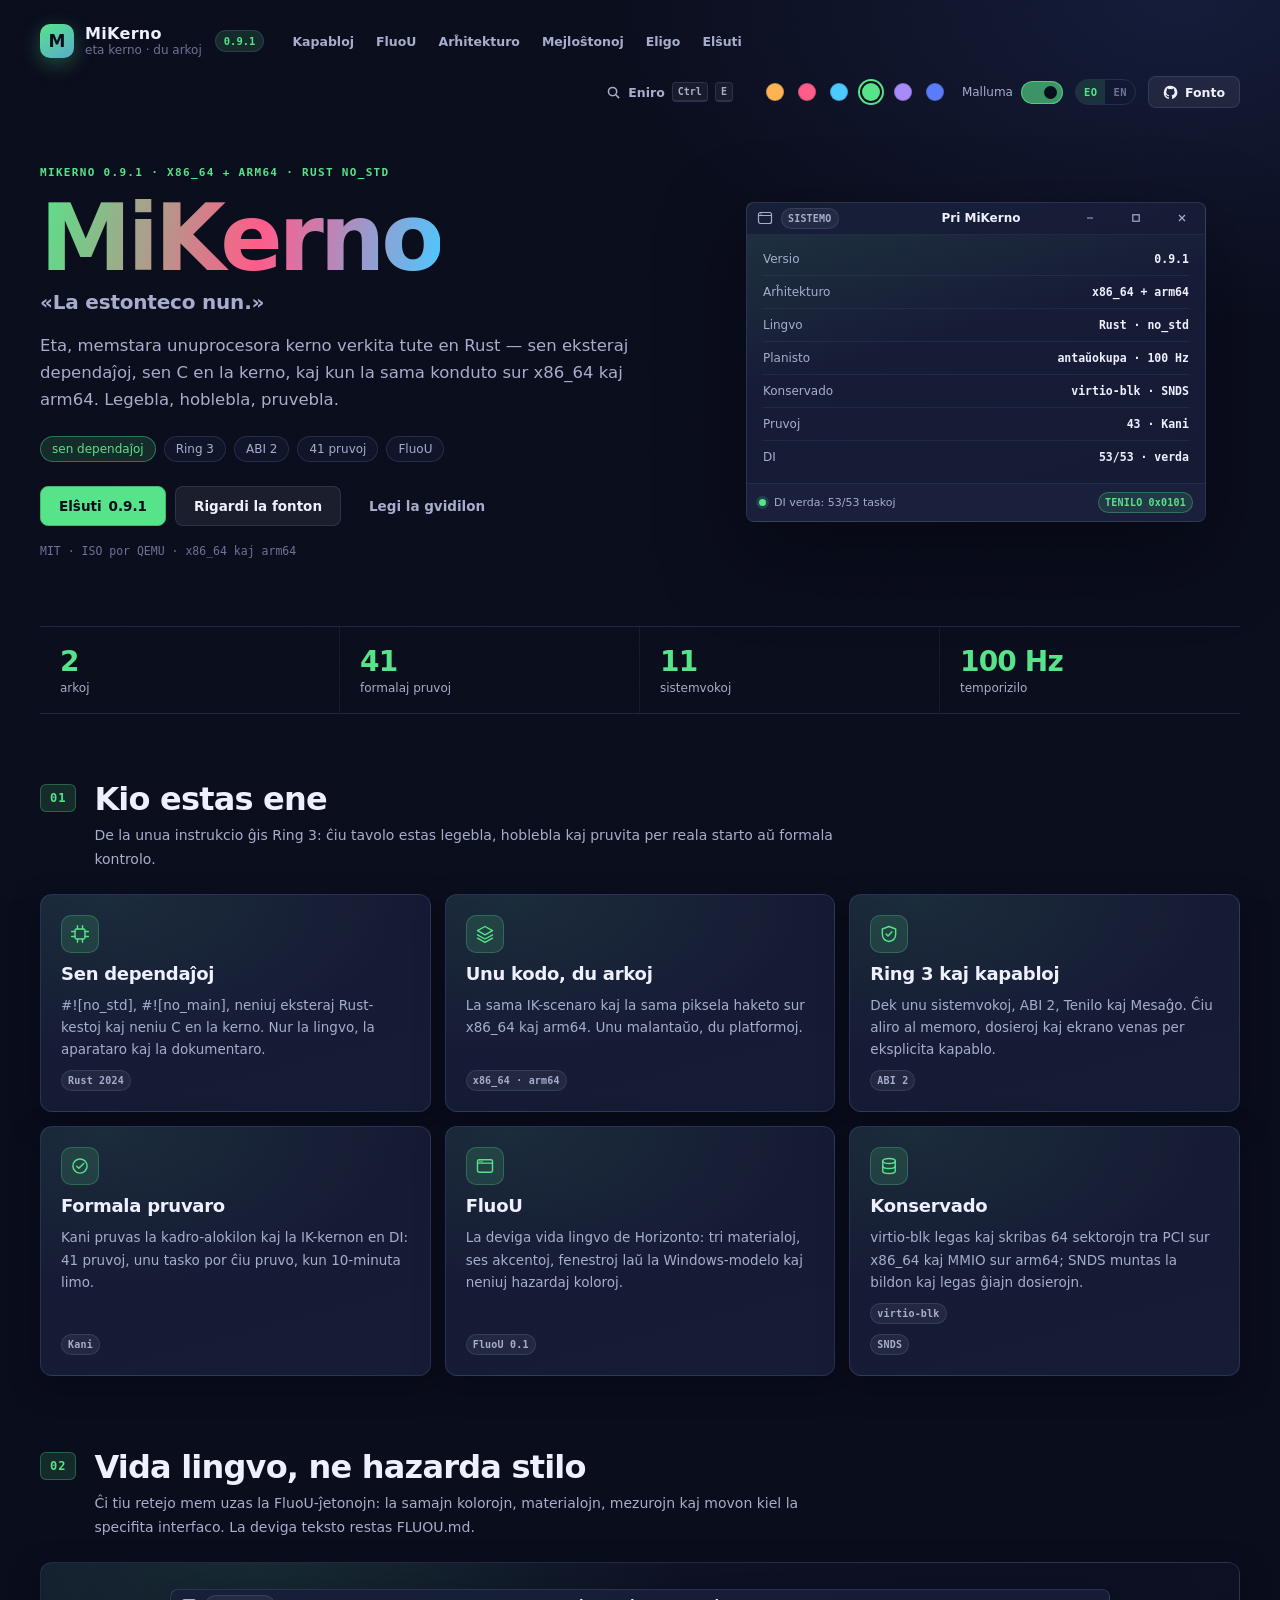
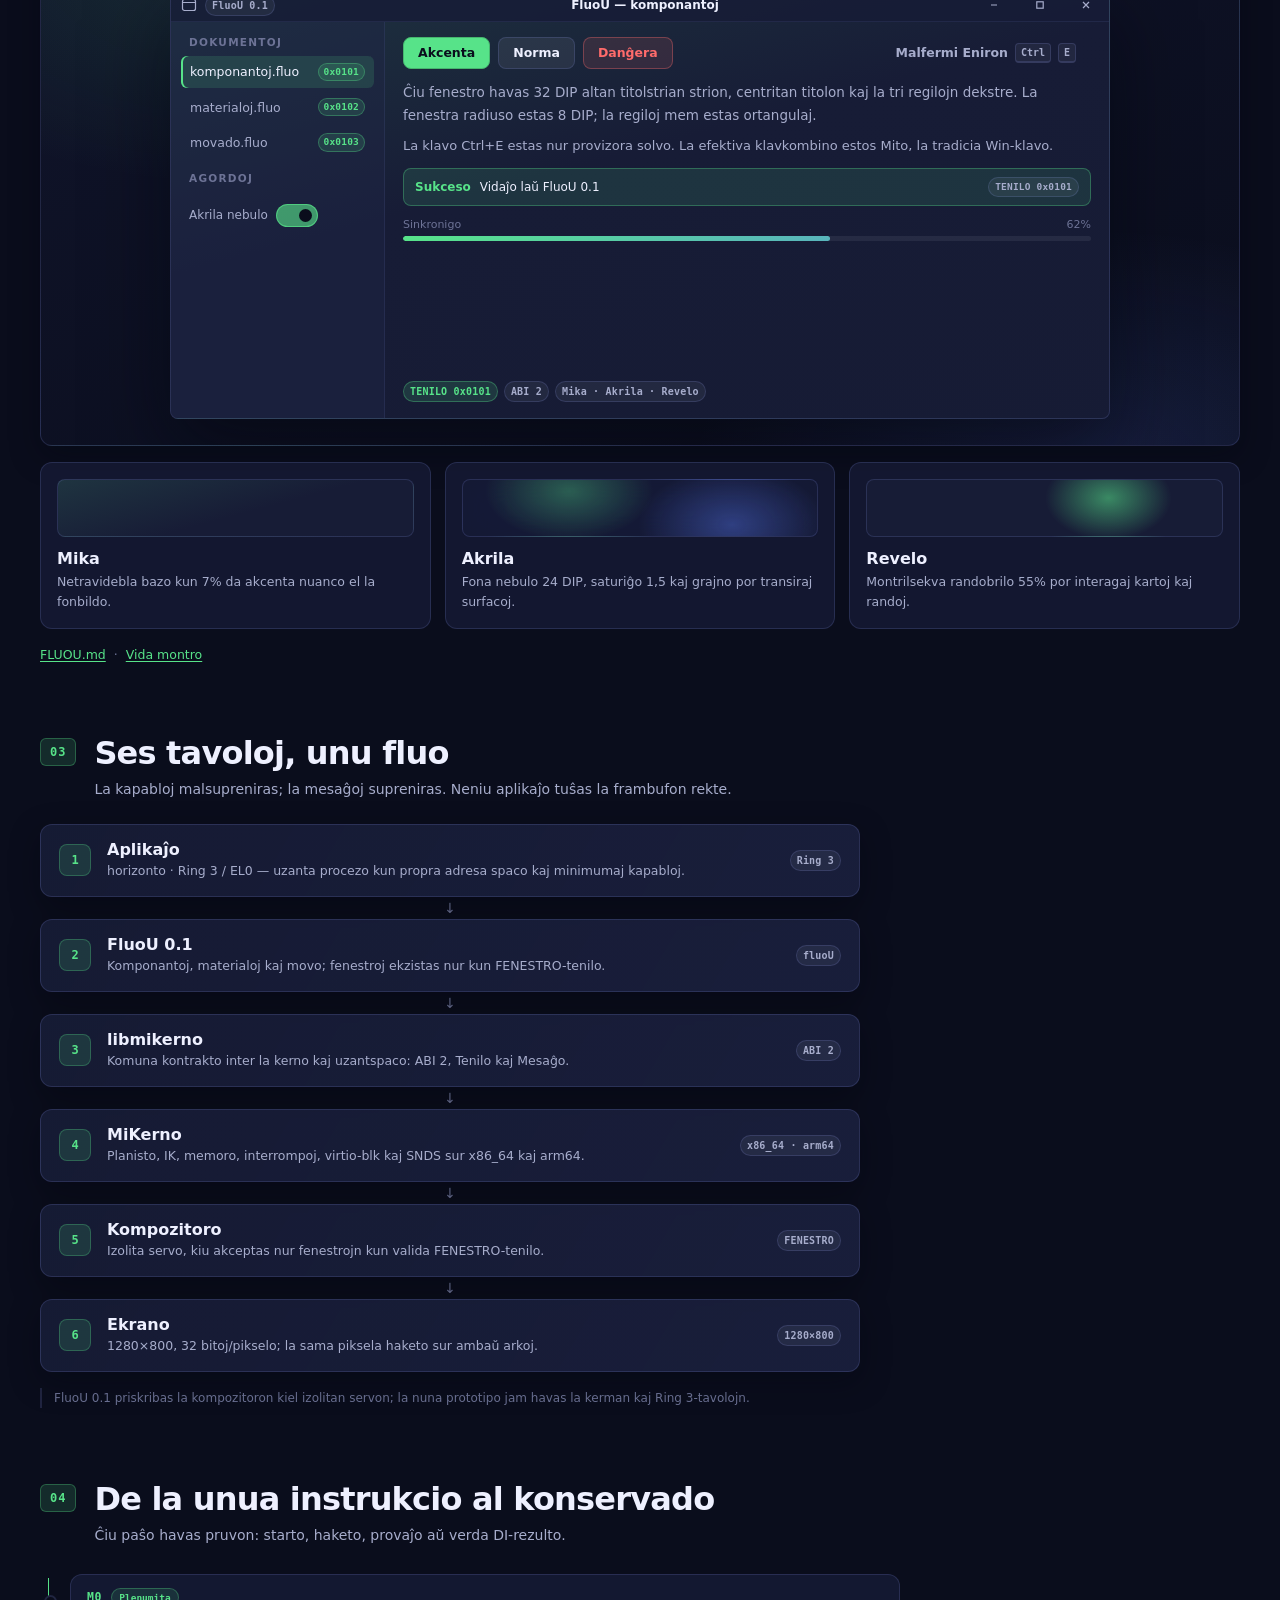
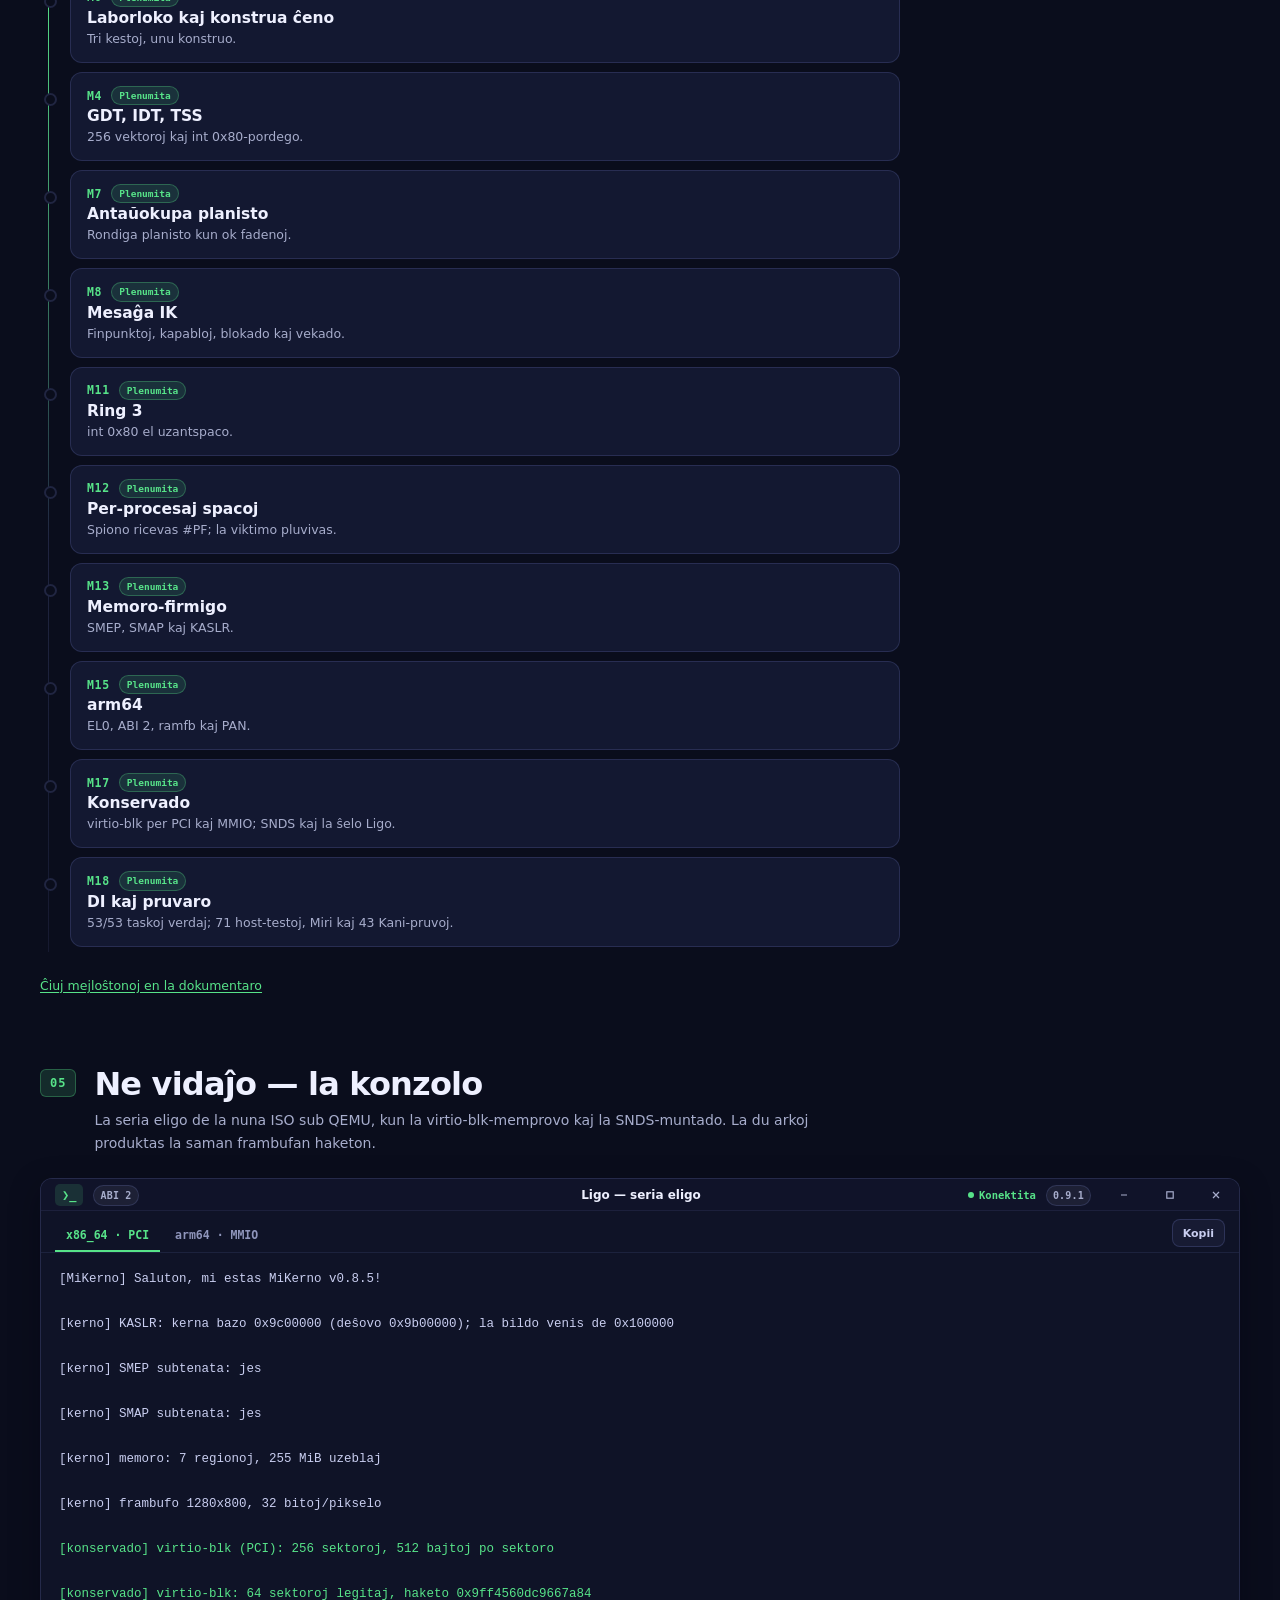
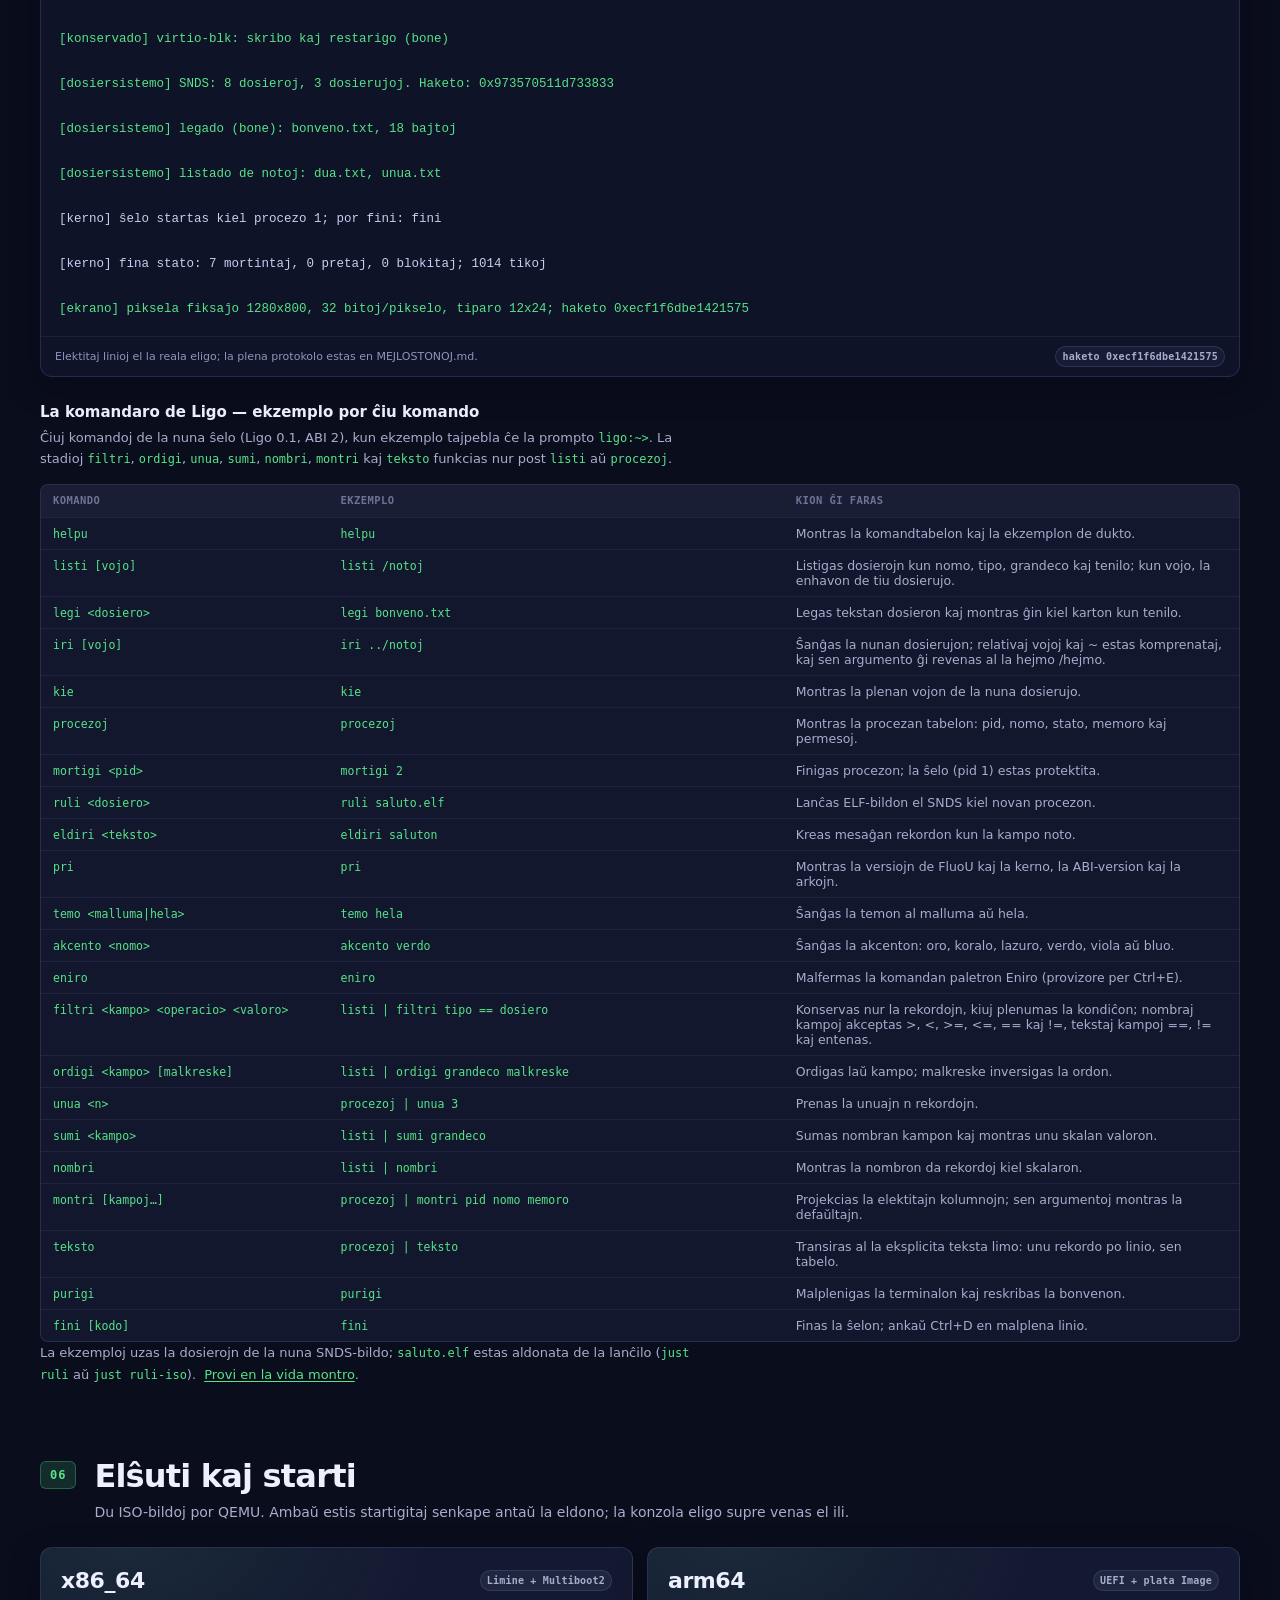
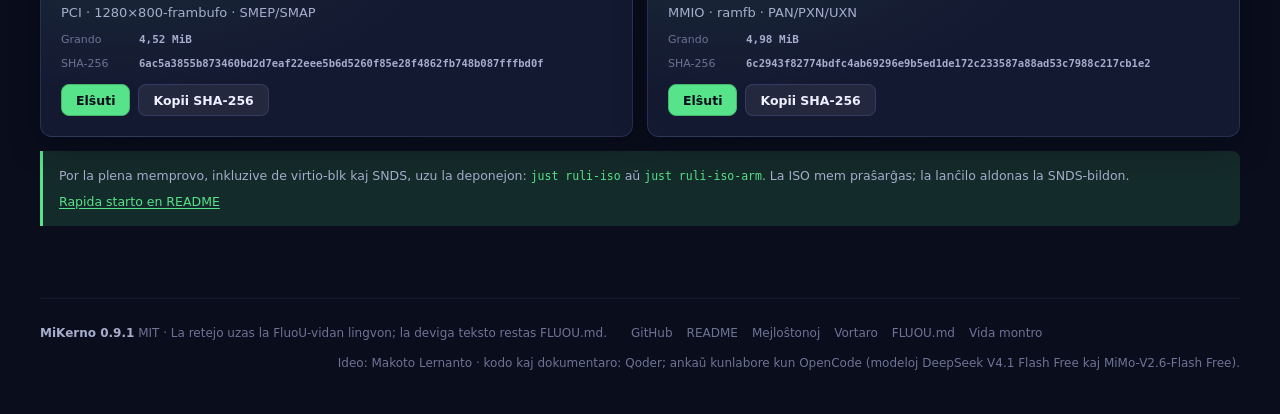
==== commit 8567b052: "M19 Fazo 2: ABI-frosto, referenca tabelo kaj grandezo-asertoj (0.9.1)" ====
--- a/docs/index.html
+++ b/docs/index.html
@@ -1,5 +1,5 @@
 <!DOCTYPE html>
-<html lang="eo" data-versio="0.9.0">
+<html lang="eo" data-versio="0.9.1">
 <head>
   <meta charset="utf-8">
   <meta name="viewport" content="width=device-width, initial-scale=1">
@@ -30,7 +30,7 @@
         <strong>MiKerno</strong>
         <span data-t="marko.sub">eta kerno · du arkoj</span>
       </span>
-      <span class="versio" data-versio-montri>0.9.0</span>
+      <span class="versio" data-versio-montri>0.9.1</span>
     </a>
 
     <nav class="navigado" aria-label="Ĉefaj sekcioj" data-t-aria="nav.aria">
@@ -96,7 +96,7 @@
     <section class="heroo" id="hejmo">
       <div class="heroo-teksto" data-aperu>
         <p class="supera-etikedo">
-          MiKerno <span data-versio-montri>0.9.0</span> · x86_64 + arm64 · Rust no_std
+          MiKerno <span data-versio-montri>0.9.1</span> · x86_64 + arm64 · Rust no_std
         </p>
         <h1><span>MiKerno</span></h1>
         <p class="heroo-moto" data-t="hero.moto">«La estonteco nun.»</p>
@@ -113,10 +113,10 @@
           <span class="principo">FluoU</span>
         </div>
         <div class="heroo-butonoj">
-          <a class="buto akcenta granda" href="https://github.com/makoto-lernanto/mikerno/releases/tag/v0.9.0"
+          <a class="buto akcenta granda" href="https://github.com/makoto-lernanto/mikerno/releases/tag/v0.9.1"
             data-versio-ligo>
             <span data-t="hero.butono.elŝuti">Elŝuti</span>
-            <span data-versio-montri>0.9.0</span>
+            <span data-versio-montri>0.9.1</span>
           </a>
           <a class="buto norma granda" href="https://github.com/makoto-lernanto/mikerno"
             data-t="hero.butono.fonto">Rigardi la fonton</a>
@@ -166,7 +166,7 @@
             </div>
           </div>
           <div class="fenestra-korpo pria-korpo">
-            <div class="pri-chelo"><span data-t="pri.versio">Versio</span><strong><span data-versio-montri>0.9.0</span></strong></div>
+            <div class="pri-chelo"><span data-t="pri.versio">Versio</span><strong><span data-versio-montri>0.9.1</span></strong></div>
             <div class="pri-chelo"><span data-t="pri.arkitekturo">Arĥitekturo</span><strong>x86_64 + arm64</strong></div>
             <div class="pri-chelo"><span data-t="pri.lingvo">Lingvo</span><strong>Rust · no_std</strong></div>
             <div class="pri-chelo"><span data-t="pri.planisto">Planisto</span><strong data-t="pri.planisto.valoro">antaŭokupa · 100 Hz</strong></div>
@@ -578,7 +578,7 @@
             </div>
             <div class="terminala-dekstro">
               <span class="terminala-stato" data-t="eligo.stato">Konektita</span>
-              <span class="sildeto" data-versio-montri>0.9.0</span>
+              <span class="sildeto" data-versio-montri>0.9.1</span>
               <div class="regiloj terminala-regiloj" role="group" aria-label="Fenestraj regiloj de Ligo"
                 data-t-aria="fenestro.regiloj">
                 <button type="button" data-ago="malgrandigi" title="Malgrandigi" aria-label="Malgrandigi">
@@ -827,7 +827,7 @@
           </dl>
           <div class="elŝuta-butonoj">
             <a class="buto akcenta"
-              href="https://github.com/makoto-lernanto/mikerno/releases/download/v0.9.0/mikerno.iso"
+              href="https://github.com/makoto-lernanto/mikerno/releases/download/v0.9.1/mikerno.iso"
               data-versio-ligo data-t="elŝuti.elŝuti">Elŝuti</a>
             <button class="buto norma" type="button" data-kopii="hashX86" data-t="elŝuti.kopii">Kopii SHA-256</button>
           </div>
@@ -845,7 +845,7 @@
           </dl>
           <div class="elŝuta-butonoj">
             <a class="buto akcenta"
-              href="https://github.com/makoto-lernanto/mikerno/releases/download/v0.9.0/mikerno-arm.iso"
+              href="https://github.com/makoto-lernanto/mikerno/releases/download/v0.9.1/mikerno-arm.iso"
               data-versio-ligo data-t="elŝuti.elŝuti">Elŝuti</a>
             <button class="buto norma" type="button" data-kopii="hashArm" data-t="elŝuti.kopii">Kopii SHA-256</button>
           </div>
@@ -863,7 +863,7 @@
 
   <footer class="piedo">
     <div>
-      <strong>MiKerno <span data-versio-montri>0.9.0</span></strong>
+      <strong>MiKerno <span data-versio-montri>0.9.1</span></strong>
       <span data-t="piedo.teksto">MIT · La retejo uzas la FluoU-vidan lingvon; la deviga teksto restas FLUOU.md.</span>
     </div>
     <div class="piedaj-ligiloj">
@@ -909,7 +909,7 @@
       <span><kbd>Enter</kbd> <span data-t="eniro.ruli">ruli</span></span>
       <span><kbd>Tab</kbd> <span data-t="eniro.kompletigi">kompletigi</span></span>
       <span><kbd>Esc</kbd> <span data-t="eniro.fermi">fermi</span></span>
-      <span class="enira-versio">MiKerno <span data-versio-montri>0.9.0</span></span>
+      <span class="enira-versio">MiKerno <span data-versio-montri>0.9.1</span></span>
     </div>
   </section>
 
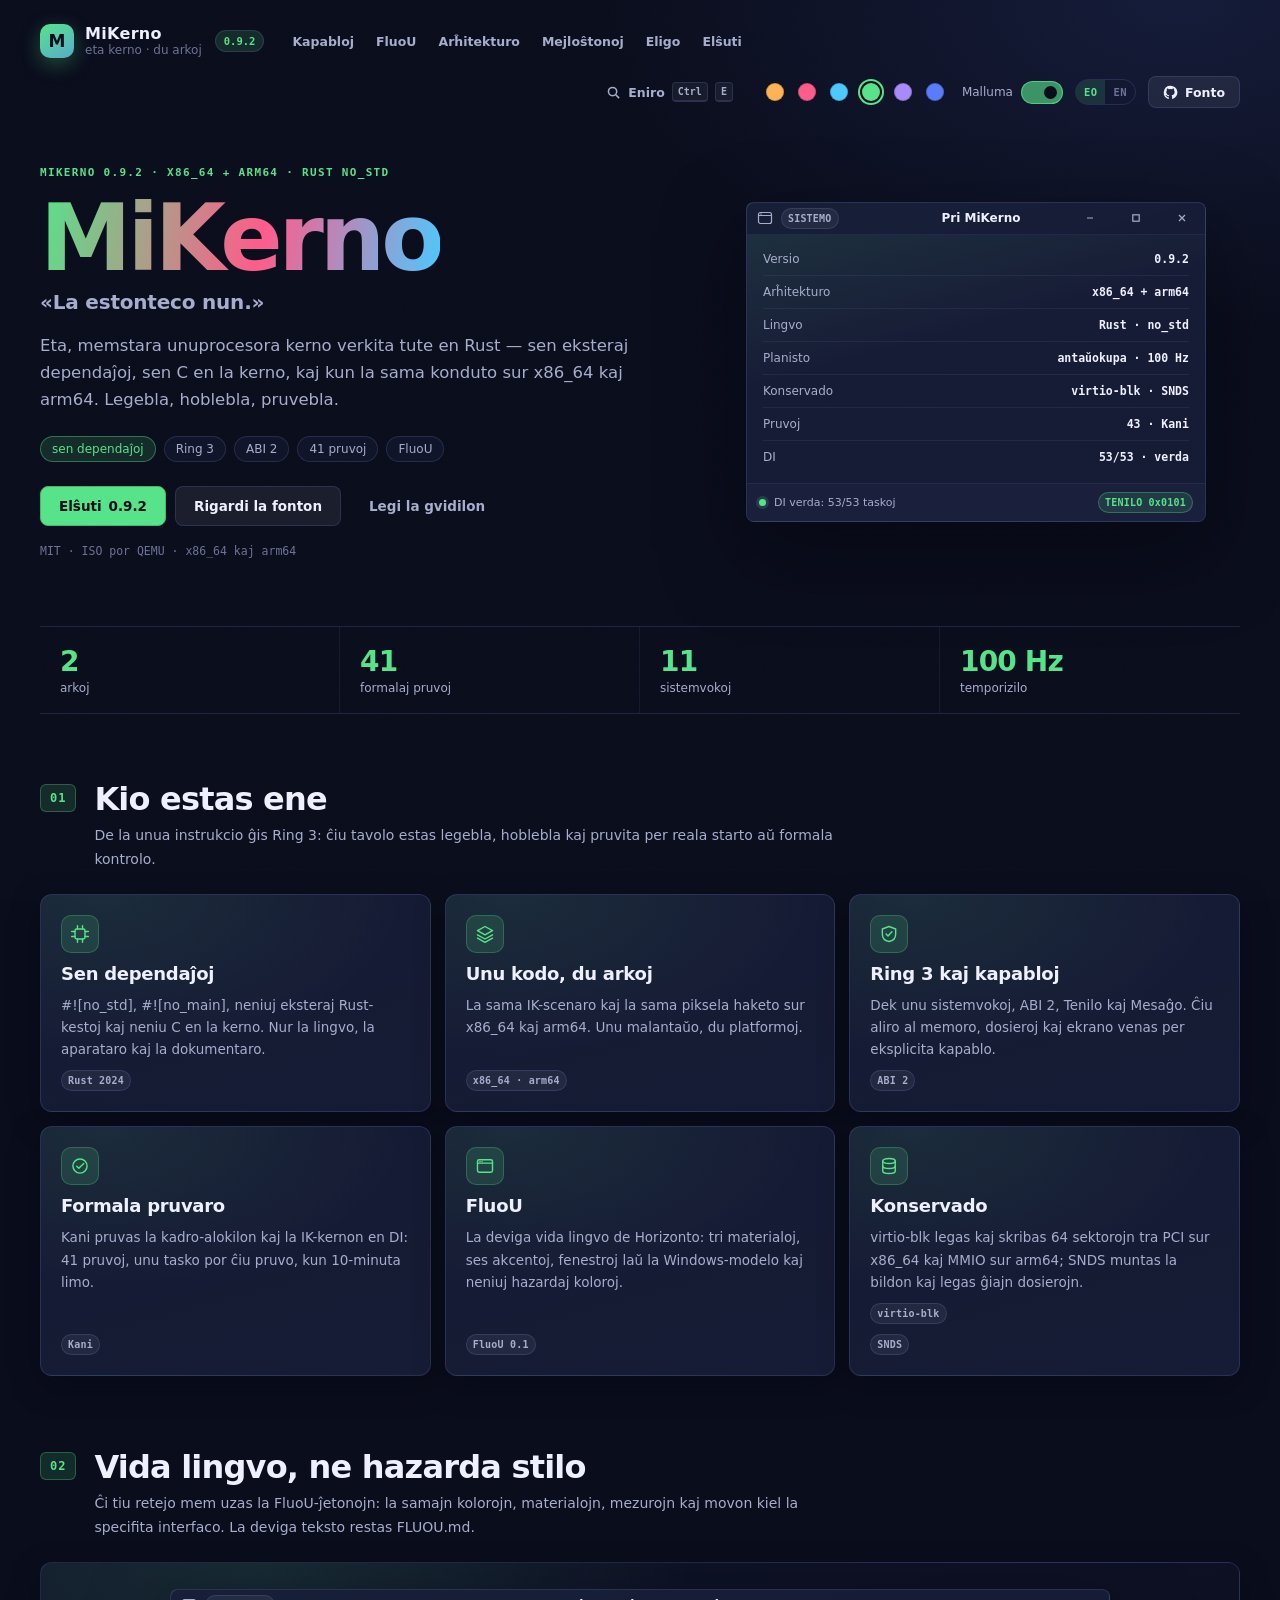
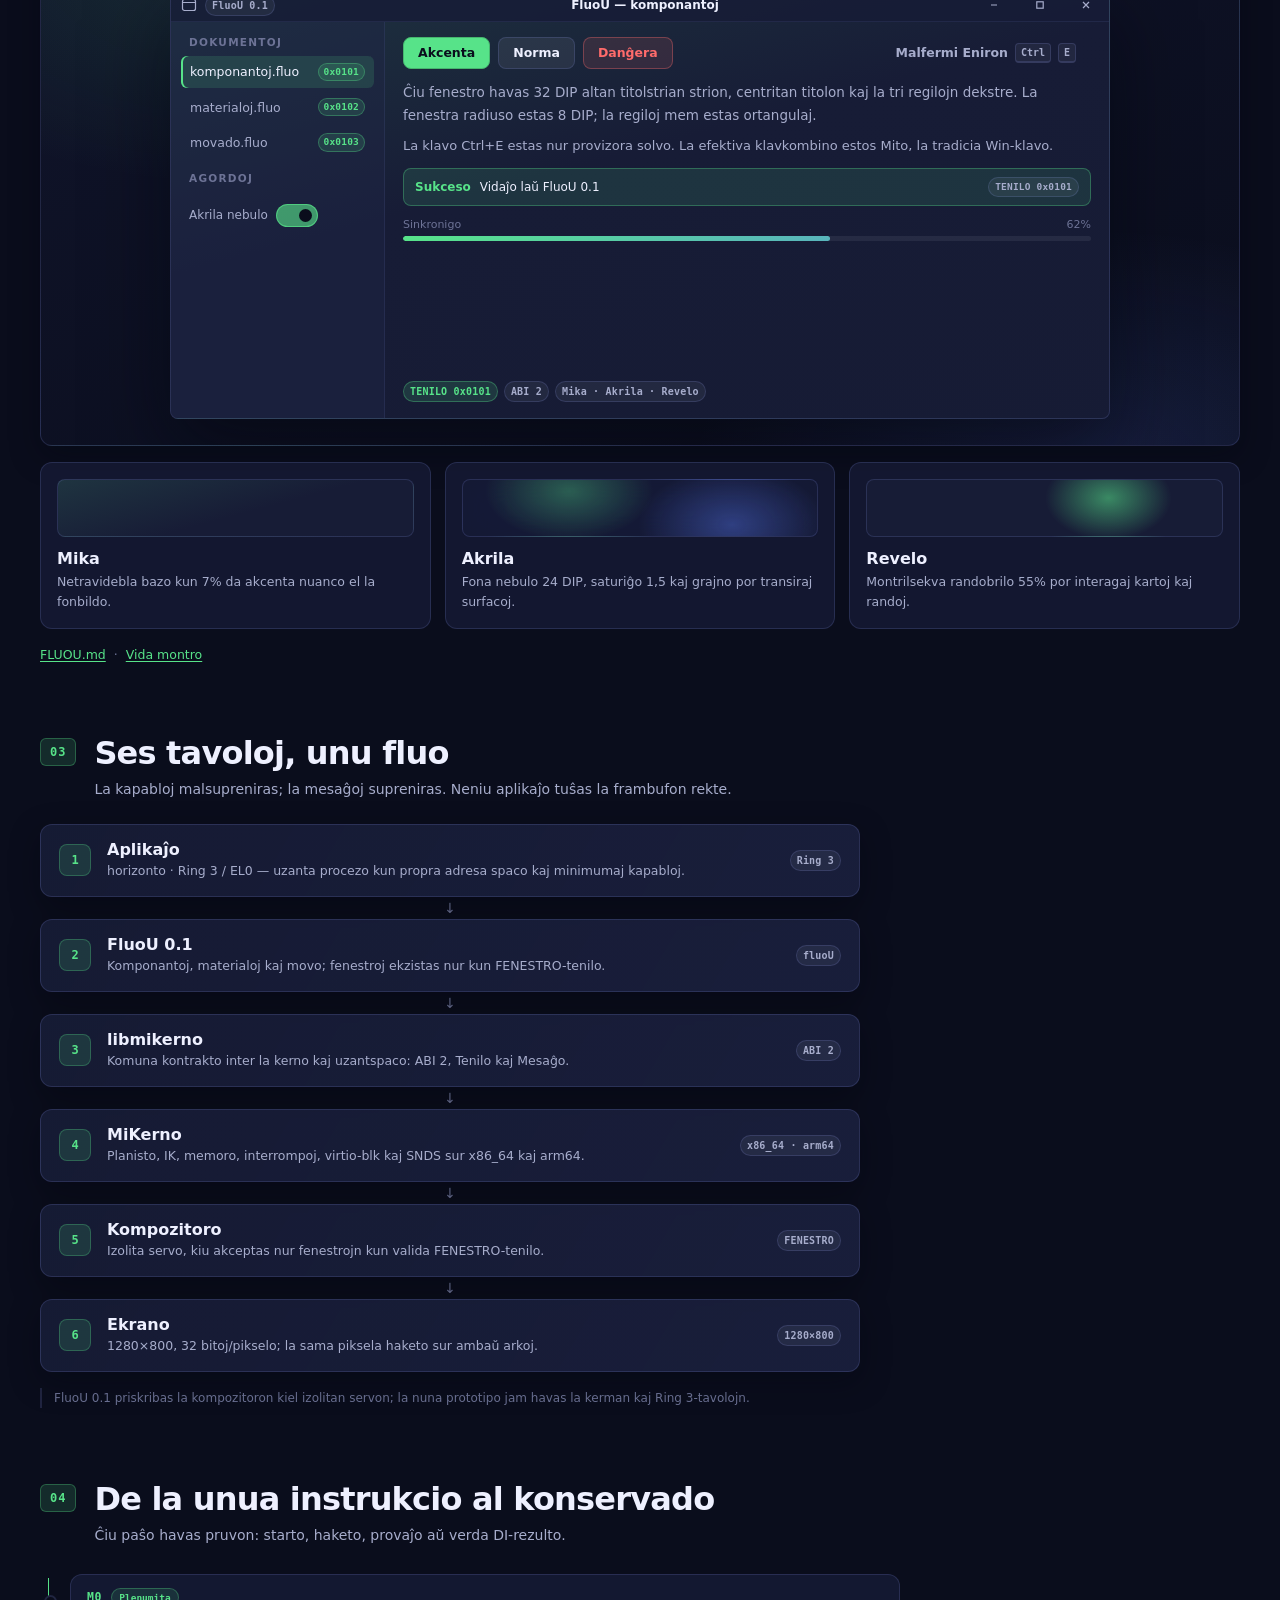
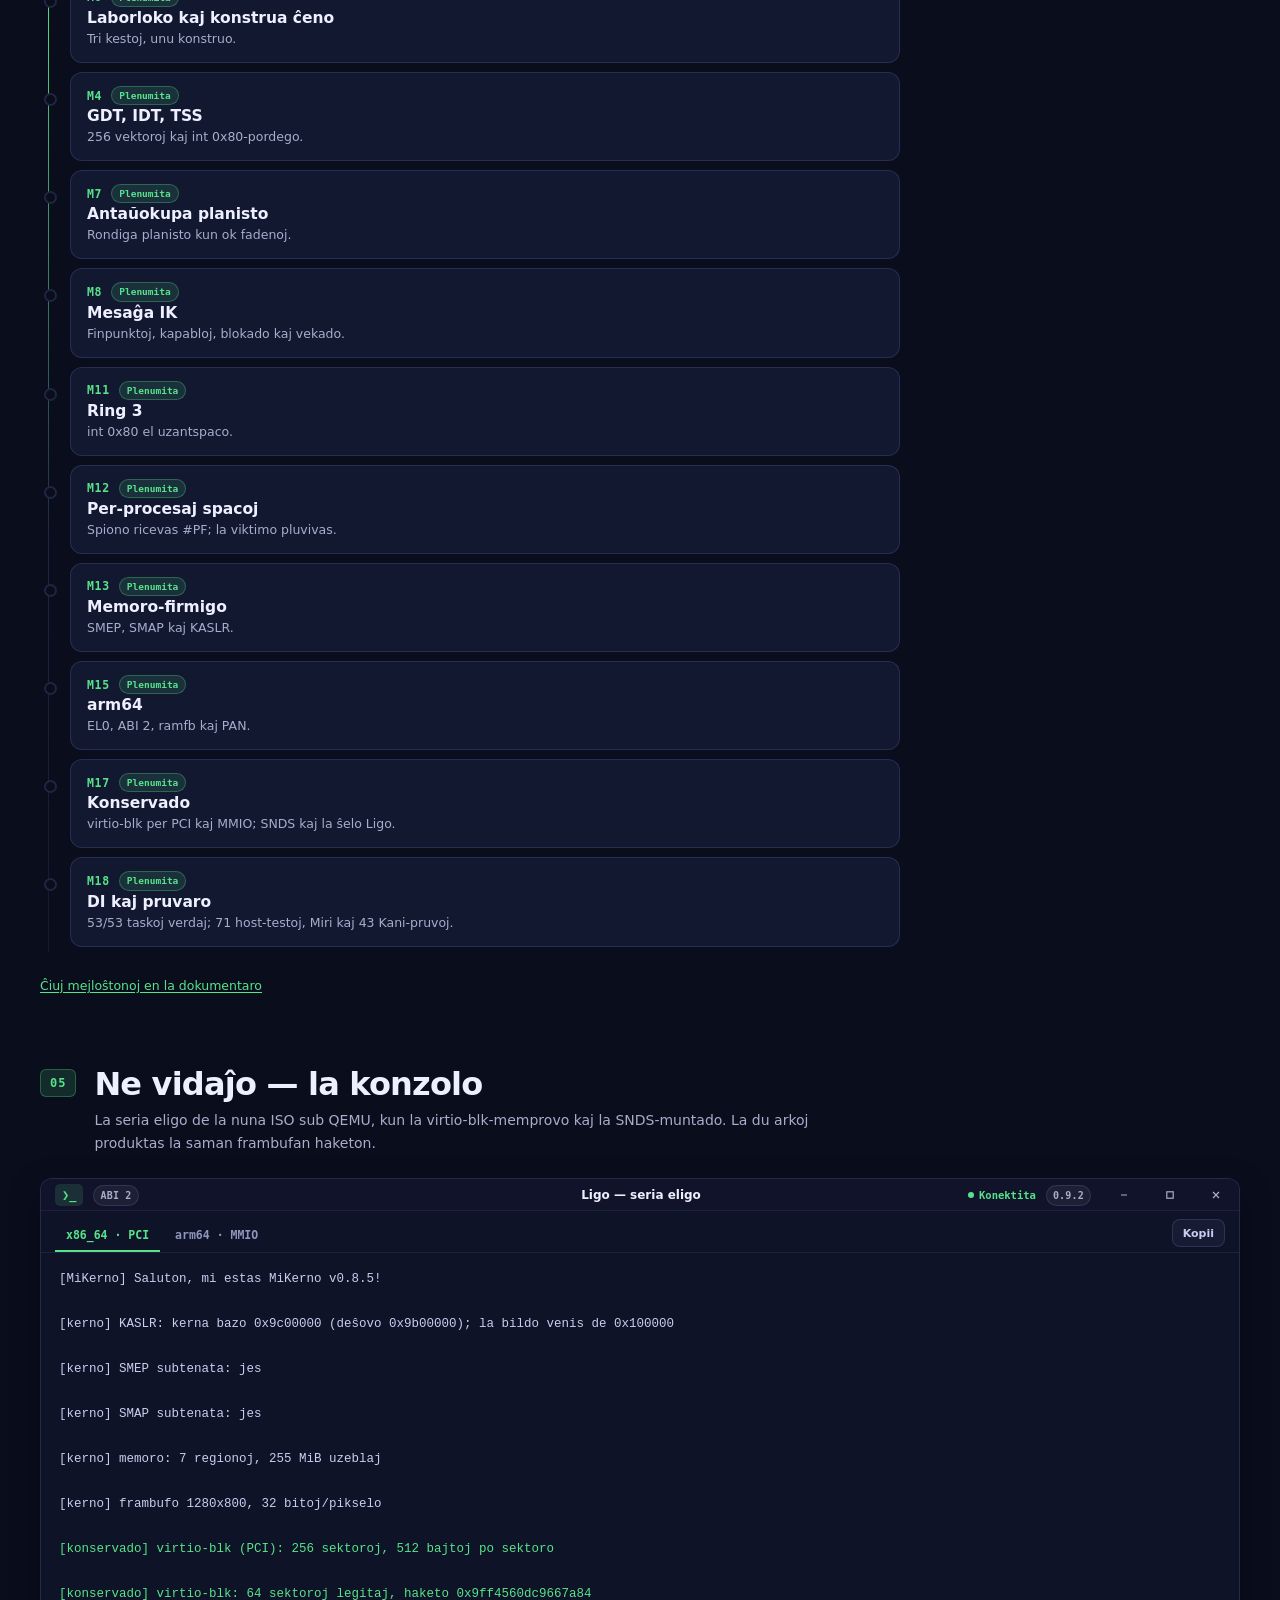
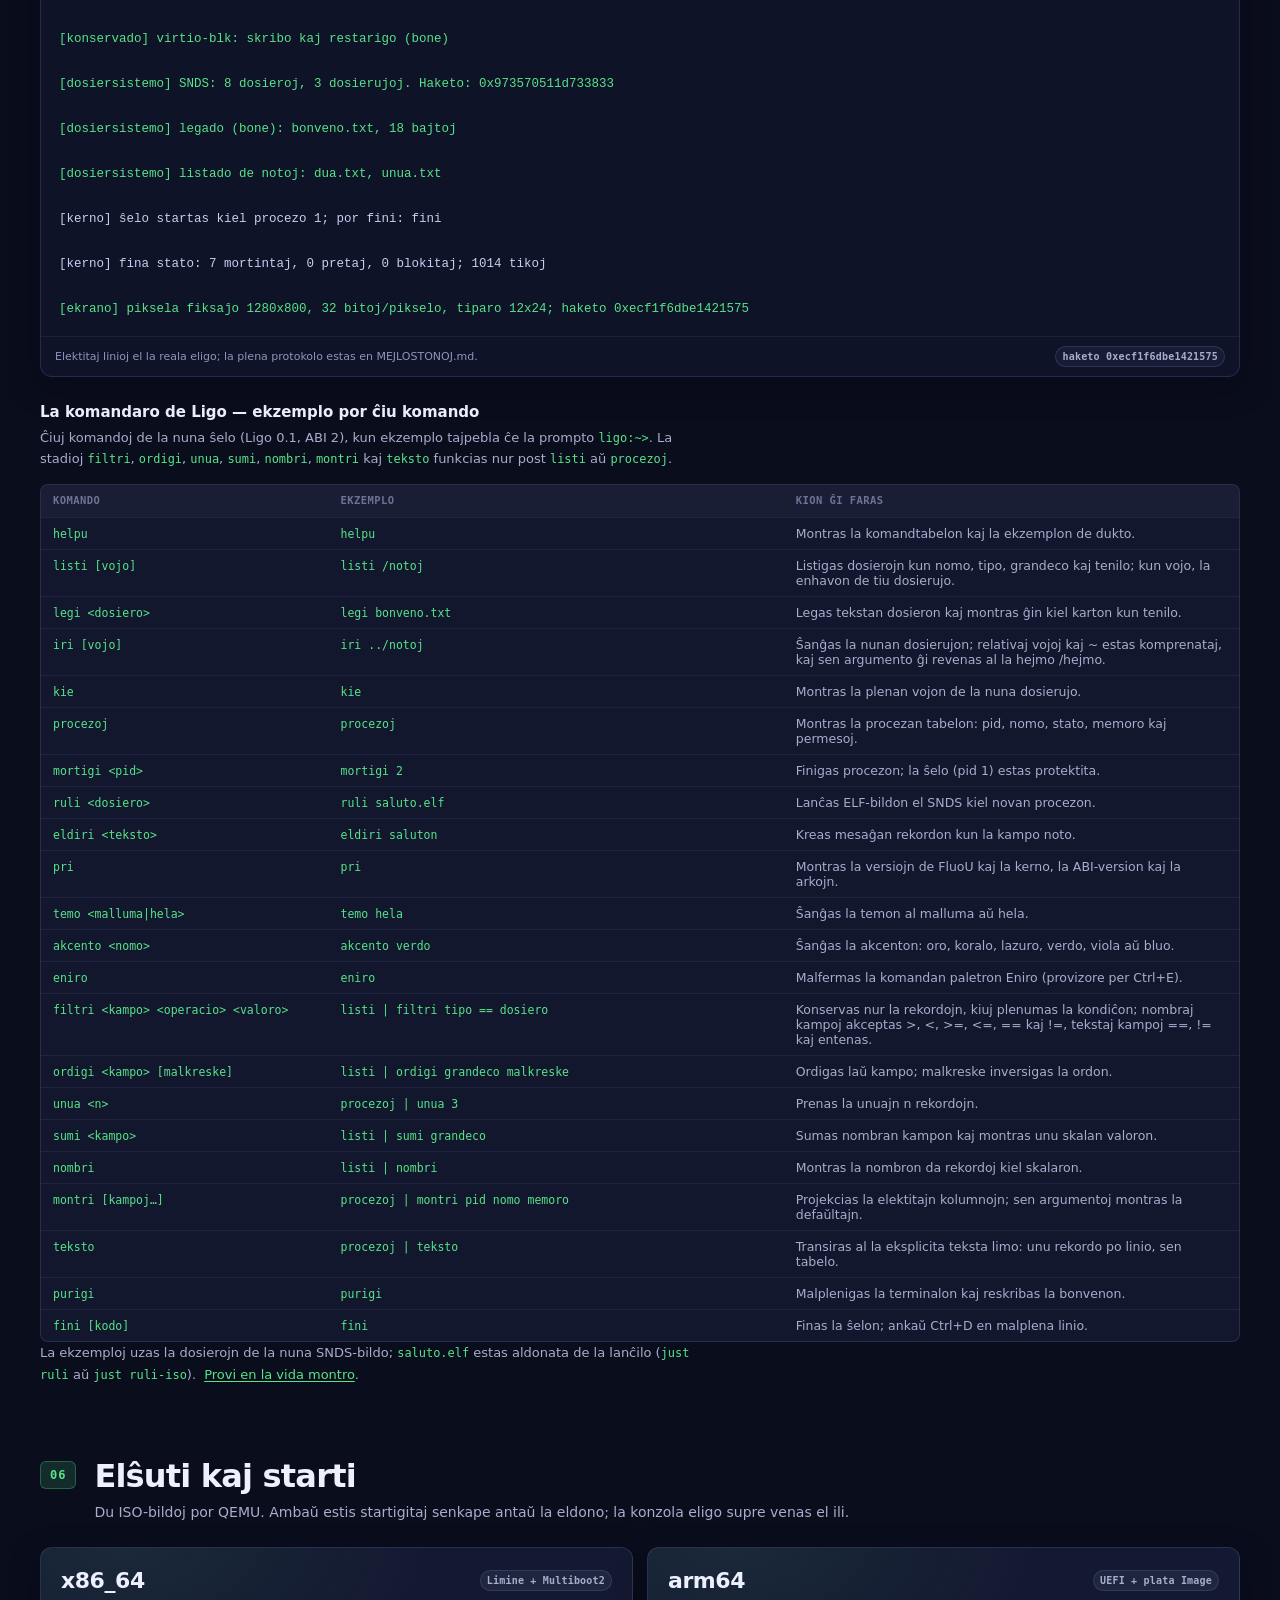
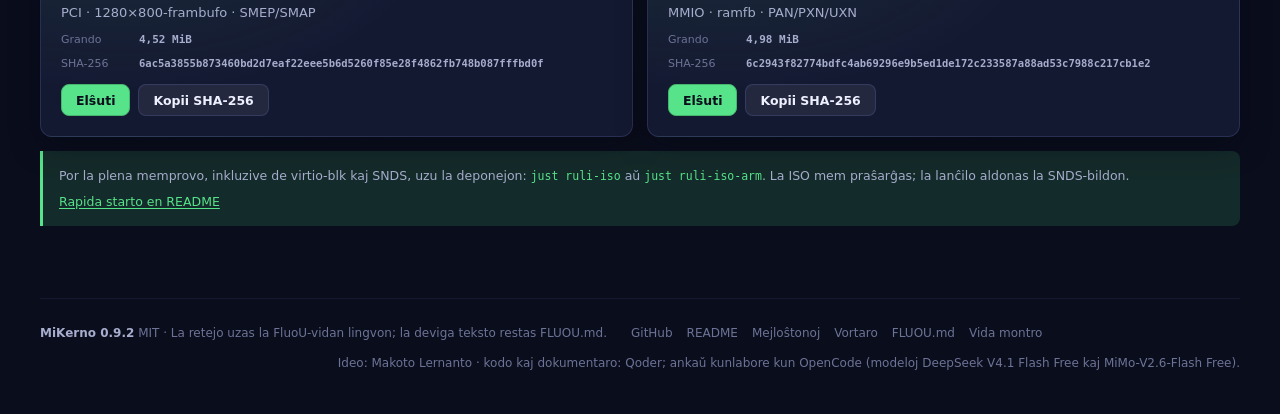
==== commit 53f591f6: "M19 Fazo 3: pruvokatalogo, aŭtomata kongruo-kontrolo kaj reviziita pordego (0.9.2)" ====
--- a/docs/index.html
+++ b/docs/index.html
@@ -1,5 +1,5 @@
 <!DOCTYPE html>
-<html lang="eo" data-versio="0.9.1">
+<html lang="eo" data-versio="0.9.2">
 <head>
   <meta charset="utf-8">
   <meta name="viewport" content="width=device-width, initial-scale=1">
@@ -30,7 +30,7 @@
         <strong>MiKerno</strong>
         <span data-t="marko.sub">eta kerno · du arkoj</span>
       </span>
-      <span class="versio" data-versio-montri>0.9.1</span>
+      <span class="versio" data-versio-montri>0.9.2</span>
     </a>
 
     <nav class="navigado" aria-label="Ĉefaj sekcioj" data-t-aria="nav.aria">
@@ -96,7 +96,7 @@
     <section class="heroo" id="hejmo">
       <div class="heroo-teksto" data-aperu>
         <p class="supera-etikedo">
-          MiKerno <span data-versio-montri>0.9.1</span> · x86_64 + arm64 · Rust no_std
+          MiKerno <span data-versio-montri>0.9.2</span> · x86_64 + arm64 · Rust no_std
         </p>
         <h1><span>MiKerno</span></h1>
         <p class="heroo-moto" data-t="hero.moto">«La estonteco nun.»</p>
@@ -113,10 +113,10 @@
           <span class="principo">FluoU</span>
         </div>
         <div class="heroo-butonoj">
-          <a class="buto akcenta granda" href="https://github.com/makoto-lernanto/mikerno/releases/tag/v0.9.1"
+          <a class="buto akcenta granda" href="https://github.com/makoto-lernanto/mikerno/releases/tag/v0.9.2"
             data-versio-ligo>
             <span data-t="hero.butono.elŝuti">Elŝuti</span>
-            <span data-versio-montri>0.9.1</span>
+            <span data-versio-montri>0.9.2</span>
           </a>
           <a class="buto norma granda" href="https://github.com/makoto-lernanto/mikerno"
             data-t="hero.butono.fonto">Rigardi la fonton</a>
@@ -166,7 +166,7 @@
             </div>
           </div>
           <div class="fenestra-korpo pria-korpo">
-            <div class="pri-chelo"><span data-t="pri.versio">Versio</span><strong><span data-versio-montri>0.9.1</span></strong></div>
+            <div class="pri-chelo"><span data-t="pri.versio">Versio</span><strong><span data-versio-montri>0.9.2</span></strong></div>
             <div class="pri-chelo"><span data-t="pri.arkitekturo">Arĥitekturo</span><strong>x86_64 + arm64</strong></div>
             <div class="pri-chelo"><span data-t="pri.lingvo">Lingvo</span><strong>Rust · no_std</strong></div>
             <div class="pri-chelo"><span data-t="pri.planisto">Planisto</span><strong data-t="pri.planisto.valoro">antaŭokupa · 100 Hz</strong></div>
@@ -578,7 +578,7 @@
             </div>
             <div class="terminala-dekstro">
               <span class="terminala-stato" data-t="eligo.stato">Konektita</span>
-              <span class="sildeto" data-versio-montri>0.9.1</span>
+              <span class="sildeto" data-versio-montri>0.9.2</span>
               <div class="regiloj terminala-regiloj" role="group" aria-label="Fenestraj regiloj de Ligo"
                 data-t-aria="fenestro.regiloj">
                 <button type="button" data-ago="malgrandigi" title="Malgrandigi" aria-label="Malgrandigi">
@@ -827,7 +827,7 @@
           </dl>
           <div class="elŝuta-butonoj">
             <a class="buto akcenta"
-              href="https://github.com/makoto-lernanto/mikerno/releases/download/v0.9.1/mikerno.iso"
+              href="https://github.com/makoto-lernanto/mikerno/releases/download/v0.9.2/mikerno.iso"
               data-versio-ligo data-t="elŝuti.elŝuti">Elŝuti</a>
             <button class="buto norma" type="button" data-kopii="hashX86" data-t="elŝuti.kopii">Kopii SHA-256</button>
           </div>
@@ -845,7 +845,7 @@
           </dl>
           <div class="elŝuta-butonoj">
             <a class="buto akcenta"
-              href="https://github.com/makoto-lernanto/mikerno/releases/download/v0.9.1/mikerno-arm.iso"
+              href="https://github.com/makoto-lernanto/mikerno/releases/download/v0.9.2/mikerno-arm.iso"
               data-versio-ligo data-t="elŝuti.elŝuti">Elŝuti</a>
             <button class="buto norma" type="button" data-kopii="hashArm" data-t="elŝuti.kopii">Kopii SHA-256</button>
           </div>
@@ -863,7 +863,7 @@
 
   <footer class="piedo">
     <div>
-      <strong>MiKerno <span data-versio-montri>0.9.1</span></strong>
+      <strong>MiKerno <span data-versio-montri>0.9.2</span></strong>
       <span data-t="piedo.teksto">MIT · La retejo uzas la FluoU-vidan lingvon; la deviga teksto restas FLUOU.md.</span>
     </div>
     <div class="piedaj-ligiloj">
@@ -909,7 +909,7 @@
       <span><kbd>Enter</kbd> <span data-t="eniro.ruli">ruli</span></span>
       <span><kbd>Tab</kbd> <span data-t="eniro.kompletigi">kompletigi</span></span>
       <span><kbd>Esc</kbd> <span data-t="eniro.fermi">fermi</span></span>
-      <span class="enira-versio">MiKerno <span data-versio-montri>0.9.1</span></span>
+      <span class="enira-versio">MiKerno <span data-versio-montri>0.9.2</span></span>
     </div>
   </section>
 
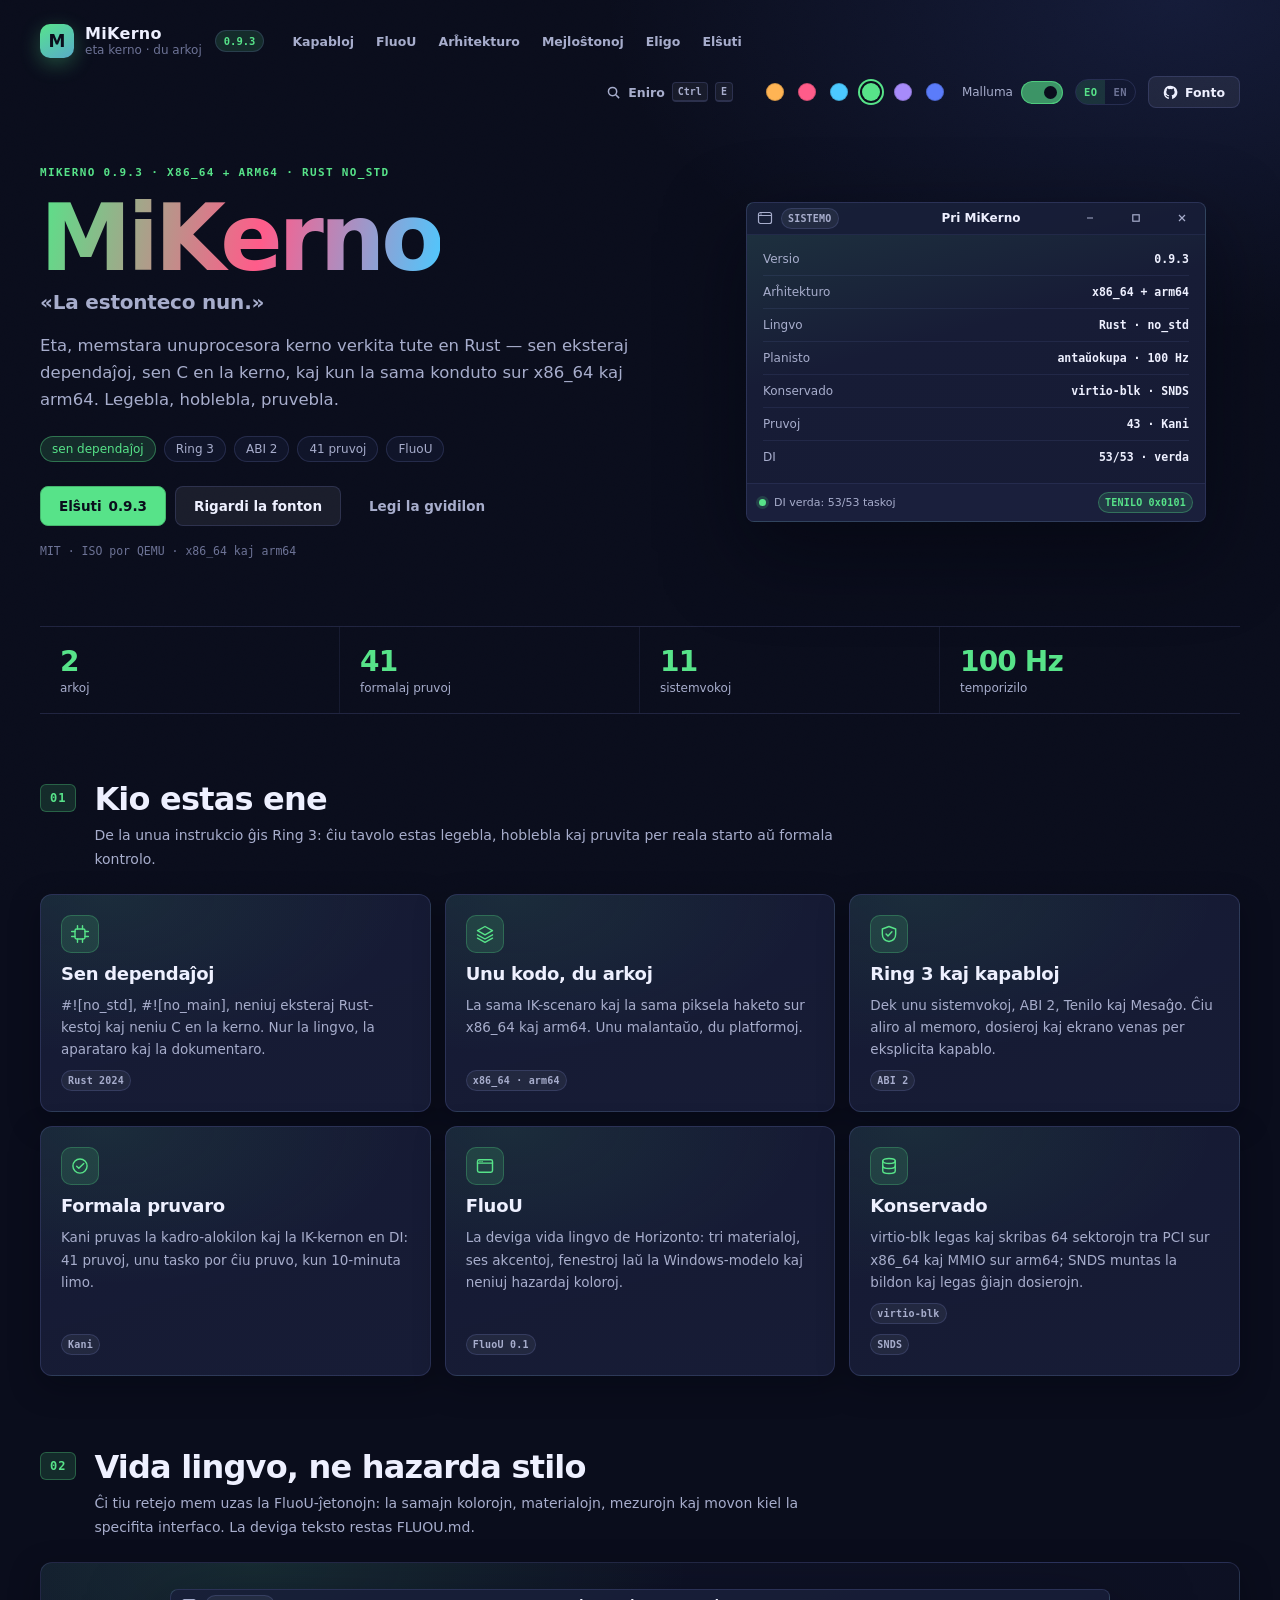
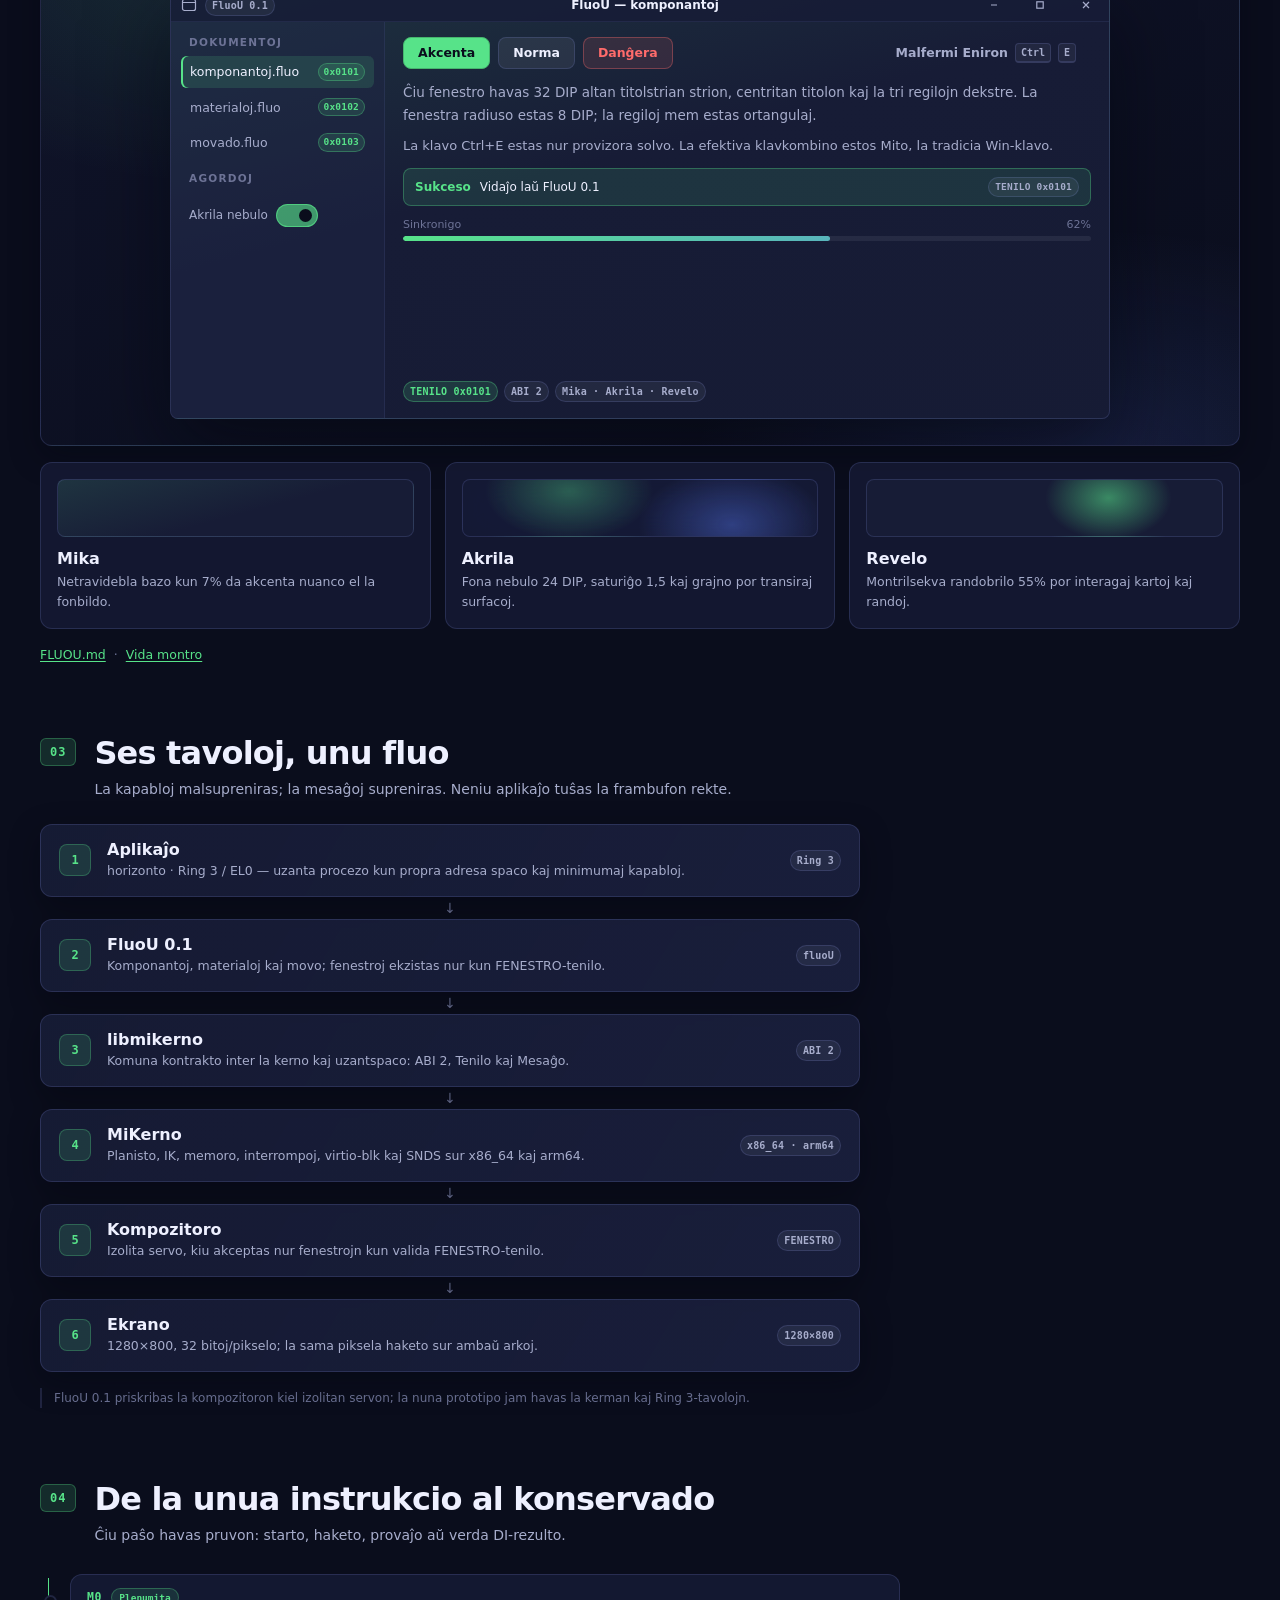
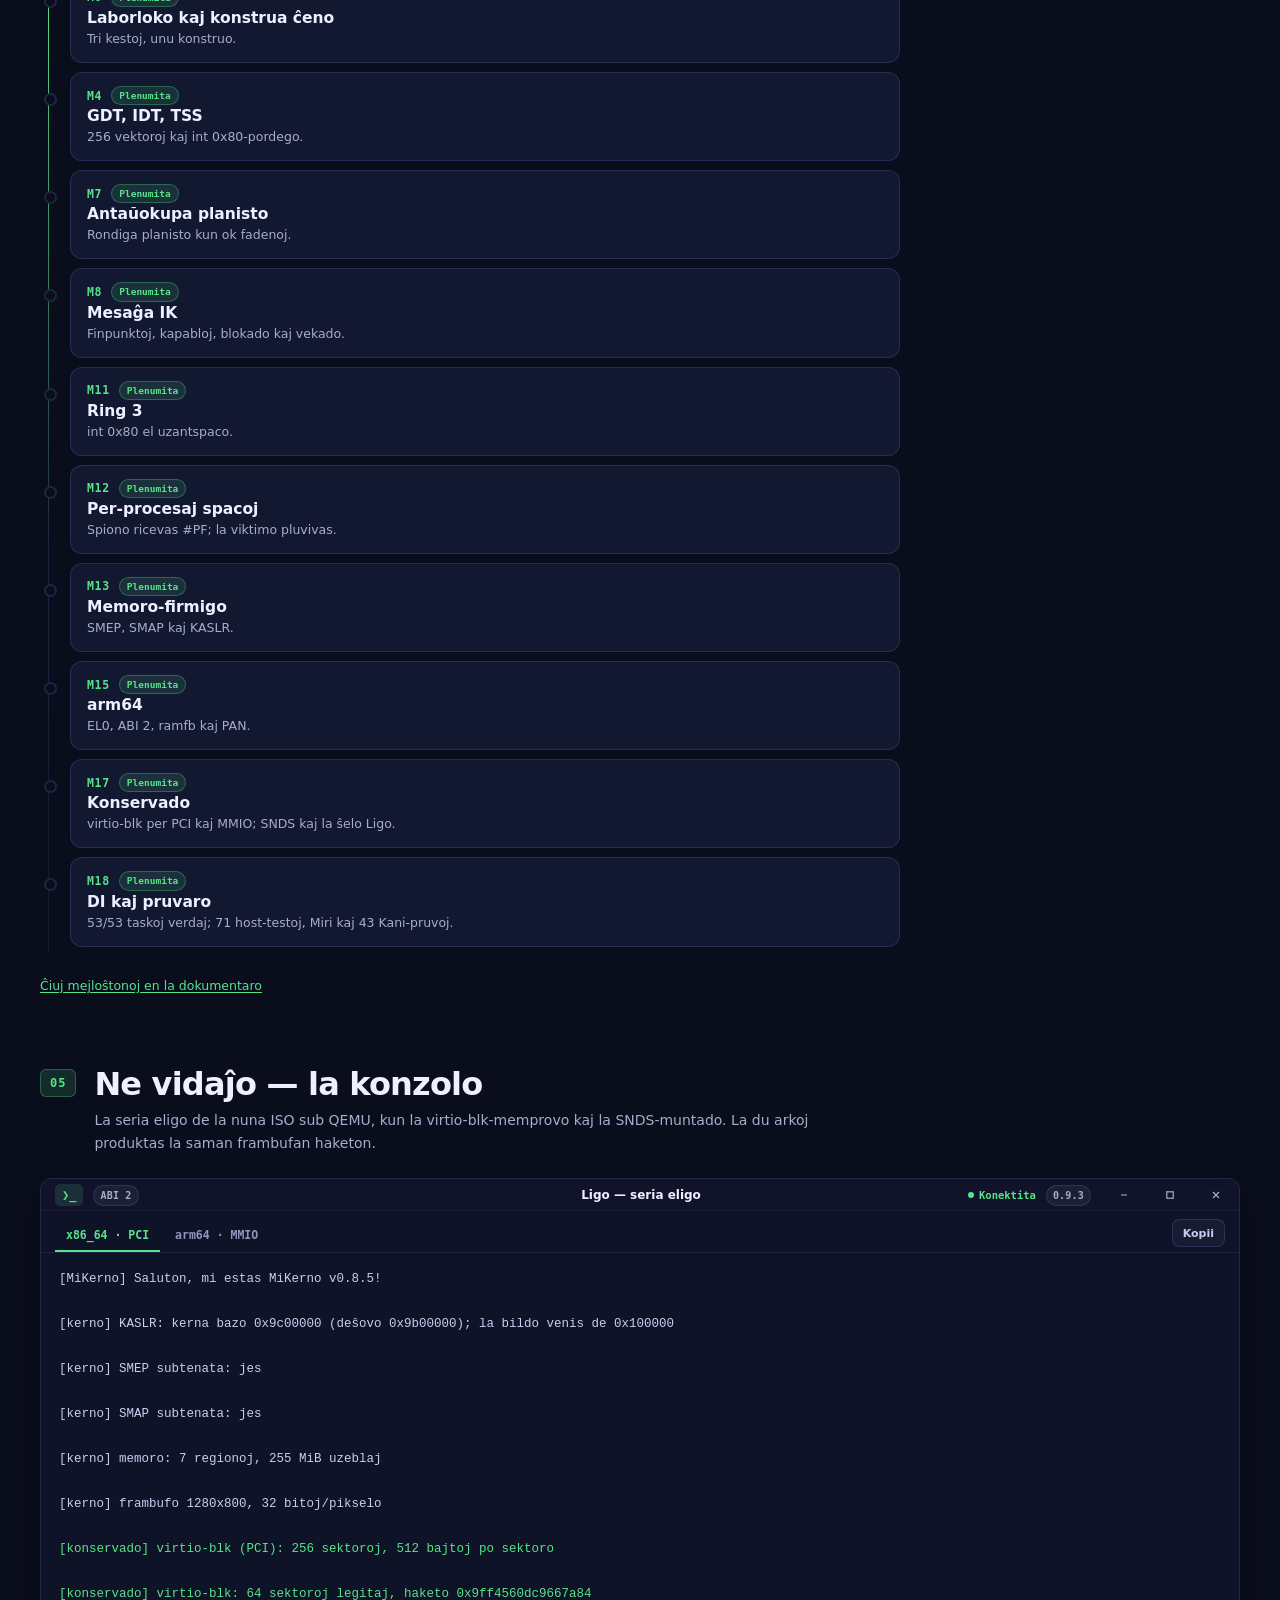
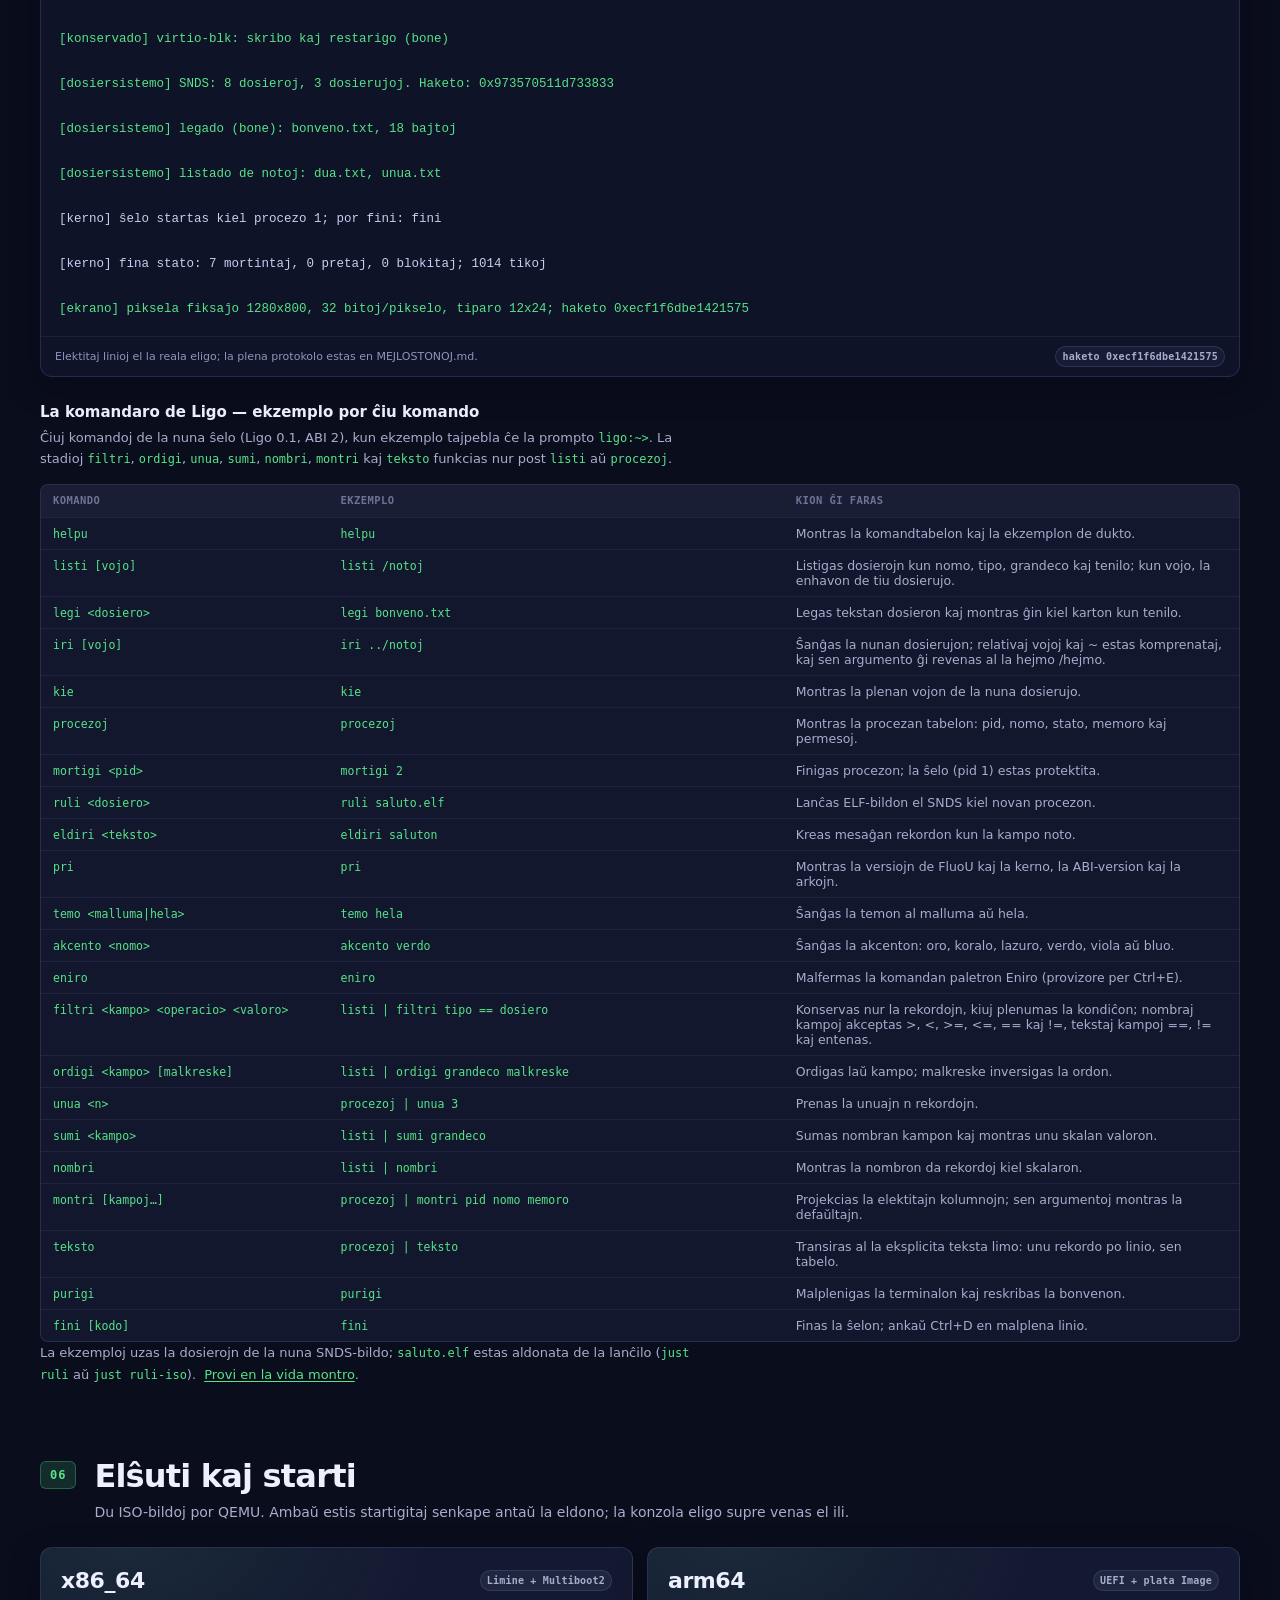
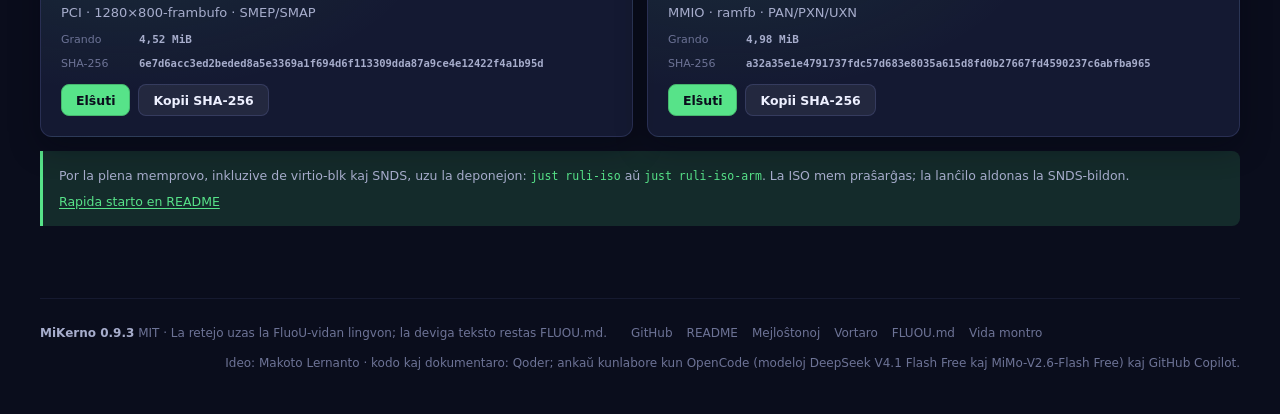
==== commit fda45d93: "M19 Fazo 4: prepari eldonkandidaton 0.9.3 Sinkronigu la anoncon, README-on kaj retejan version; regi" ====
--- a/docs/index.html
+++ b/docs/index.html
@@ -1,5 +1,5 @@
 <!DOCTYPE html>
-<html lang="eo" data-versio="0.9.2">
+<html lang="eo" data-versio="0.9.3">
 <head>
   <meta charset="utf-8">
   <meta name="viewport" content="width=device-width, initial-scale=1">
@@ -30,7 +30,7 @@
         <strong>MiKerno</strong>
         <span data-t="marko.sub">eta kerno · du arkoj</span>
       </span>
-      <span class="versio" data-versio-montri>0.9.2</span>
+      <span class="versio" data-versio-montri>0.9.3</span>
     </a>
 
     <nav class="navigado" aria-label="Ĉefaj sekcioj" data-t-aria="nav.aria">
@@ -96,7 +96,7 @@
     <section class="heroo" id="hejmo">
       <div class="heroo-teksto" data-aperu>
         <p class="supera-etikedo">
-          MiKerno <span data-versio-montri>0.9.2</span> · x86_64 + arm64 · Rust no_std
+          MiKerno <span data-versio-montri>0.9.3</span> · x86_64 + arm64 · Rust no_std
         </p>
         <h1><span>MiKerno</span></h1>
         <p class="heroo-moto" data-t="hero.moto">«La estonteco nun.»</p>
@@ -113,10 +113,10 @@
           <span class="principo">FluoU</span>
         </div>
         <div class="heroo-butonoj">
-          <a class="buto akcenta granda" href="https://github.com/makoto-lernanto/mikerno/releases/tag/v0.9.2"
+          <a class="buto akcenta granda" href="https://github.com/makoto-lernanto/mikerno/releases/tag/v0.9.3"
             data-versio-ligo>
             <span data-t="hero.butono.elŝuti">Elŝuti</span>
-            <span data-versio-montri>0.9.2</span>
+            <span data-versio-montri>0.9.3</span>
           </a>
           <a class="buto norma granda" href="https://github.com/makoto-lernanto/mikerno"
             data-t="hero.butono.fonto">Rigardi la fonton</a>
@@ -166,7 +166,7 @@
             </div>
           </div>
           <div class="fenestra-korpo pria-korpo">
-            <div class="pri-chelo"><span data-t="pri.versio">Versio</span><strong><span data-versio-montri>0.9.2</span></strong></div>
+            <div class="pri-chelo"><span data-t="pri.versio">Versio</span><strong><span data-versio-montri>0.9.3</span></strong></div>
             <div class="pri-chelo"><span data-t="pri.arkitekturo">Arĥitekturo</span><strong>x86_64 + arm64</strong></div>
             <div class="pri-chelo"><span data-t="pri.lingvo">Lingvo</span><strong>Rust · no_std</strong></div>
             <div class="pri-chelo"><span data-t="pri.planisto">Planisto</span><strong data-t="pri.planisto.valoro">antaŭokupa · 100 Hz</strong></div>
@@ -578,7 +578,7 @@
             </div>
             <div class="terminala-dekstro">
               <span class="terminala-stato" data-t="eligo.stato">Konektita</span>
-              <span class="sildeto" data-versio-montri>0.9.2</span>
+              <span class="sildeto" data-versio-montri>0.9.3</span>
               <div class="regiloj terminala-regiloj" role="group" aria-label="Fenestraj regiloj de Ligo"
                 data-t-aria="fenestro.regiloj">
                 <button type="button" data-ago="malgrandigi" title="Malgrandigi" aria-label="Malgrandigi">
@@ -823,11 +823,11 @@
           <p data-t="elŝuti.x86.teksto">PCI · 1280×800-frambufo · SMEP/SMAP</p>
           <dl>
             <div><dt data-t="elŝuti.grando">Grando</dt><dd data-t="elŝuti.x86.grando">4,52 MiB</dd></div>
-            <div><dt>SHA-256</dt><dd><code id="hashX86">6ac5a3855b873460bd2d7eaf22eee5b6d5260f85e28f4862fb748b087fffbd0f</code></dd></div>
+            <div><dt>SHA-256</dt><dd><code id="hashX86">6e7d6acc3ed2beded8a5e3369a1f694d6f113309dda87a9ce4e12422f4a1b95d</code></dd></div>
           </dl>
           <div class="elŝuta-butonoj">
             <a class="buto akcenta"
-              href="https://github.com/makoto-lernanto/mikerno/releases/download/v0.9.2/mikerno.iso"
+              href="https://github.com/makoto-lernanto/mikerno/releases/download/v0.9.3/mikerno.iso"
               data-versio-ligo data-t="elŝuti.elŝuti">Elŝuti</a>
             <button class="buto norma" type="button" data-kopii="hashX86" data-t="elŝuti.kopii">Kopii SHA-256</button>
           </div>
@@ -841,11 +841,11 @@
           <p data-t="elŝuti.arm.teksto">MMIO · ramfb · PAN/PXN/UXN</p>
           <dl>
             <div><dt data-t="elŝuti.grando">Grando</dt><dd data-t="elŝuti.arm.grando">4,98 MiB</dd></div>
-            <div><dt>SHA-256</dt><dd><code id="hashArm">6c2943f82774bdfc4ab69296e9b5ed1de172c233587a88ad53c7988c217cb1e2</code></dd></div>
+            <div><dt>SHA-256</dt><dd><code id="hashArm">a32a35e1e4791737fdc57d683e8035a615d8fd0b27667fd4590237c6abfba965</code></dd></div>
           </dl>
           <div class="elŝuta-butonoj">
             <a class="buto akcenta"
-              href="https://github.com/makoto-lernanto/mikerno/releases/download/v0.9.2/mikerno-arm.iso"
+              href="https://github.com/makoto-lernanto/mikerno/releases/download/v0.9.3/mikerno-arm.iso"
               data-versio-ligo data-t="elŝuti.elŝuti">Elŝuti</a>
             <button class="buto norma" type="button" data-kopii="hashArm" data-t="elŝuti.kopii">Kopii SHA-256</button>
           </div>
@@ -863,7 +863,7 @@
 
   <footer class="piedo">
     <div>
-      <strong>MiKerno <span data-versio-montri>0.9.2</span></strong>
+      <strong>MiKerno <span data-versio-montri>0.9.3</span></strong>
       <span data-t="piedo.teksto">MIT · La retejo uzas la FluoU-vidan lingvon; la deviga teksto restas FLUOU.md.</span>
     </div>
     <div class="piedaj-ligiloj">
@@ -874,7 +874,7 @@
       <a href="FLUOU.md">FLUOU.md</a>
       <a href="FLUOU-montro.html" data-t="piedo.montro">Vida montro</a>
     </div>
-    <p class="pieda-noto" data-t="piedo.autoro">Ideo: Makoto Lernanto · kodo kaj dokumentaro: Qoder; ankaŭ kunlabore kun OpenCode (modeloj DeepSeek V4.1 Flash Free kaj MiMo-V2.6-Flash Free).</p>
+    <p class="pieda-noto" data-t="piedo.autoro">Ideo: Makoto Lernanto · kodo kaj dokumentaro: Qoder; ankaŭ kunlabore kun OpenCode (modeloj DeepSeek V4.1 Flash Free kaj MiMo-V2.6-Flash Free) kaj GitHub Copilot.</p>
   </footer>
 
   <div class="enira-tavolo" id="eniraTavolo" hidden></div>
@@ -909,7 +909,7 @@
       <span><kbd>Enter</kbd> <span data-t="eniro.ruli">ruli</span></span>
       <span><kbd>Tab</kbd> <span data-t="eniro.kompletigi">kompletigi</span></span>
       <span><kbd>Esc</kbd> <span data-t="eniro.fermi">fermi</span></span>
-      <span class="enira-versio">MiKerno <span data-versio-montri>0.9.2</span></span>
+      <span class="enira-versio">MiKerno <span data-versio-montri>0.9.3</span></span>
     </div>
   </section>
 
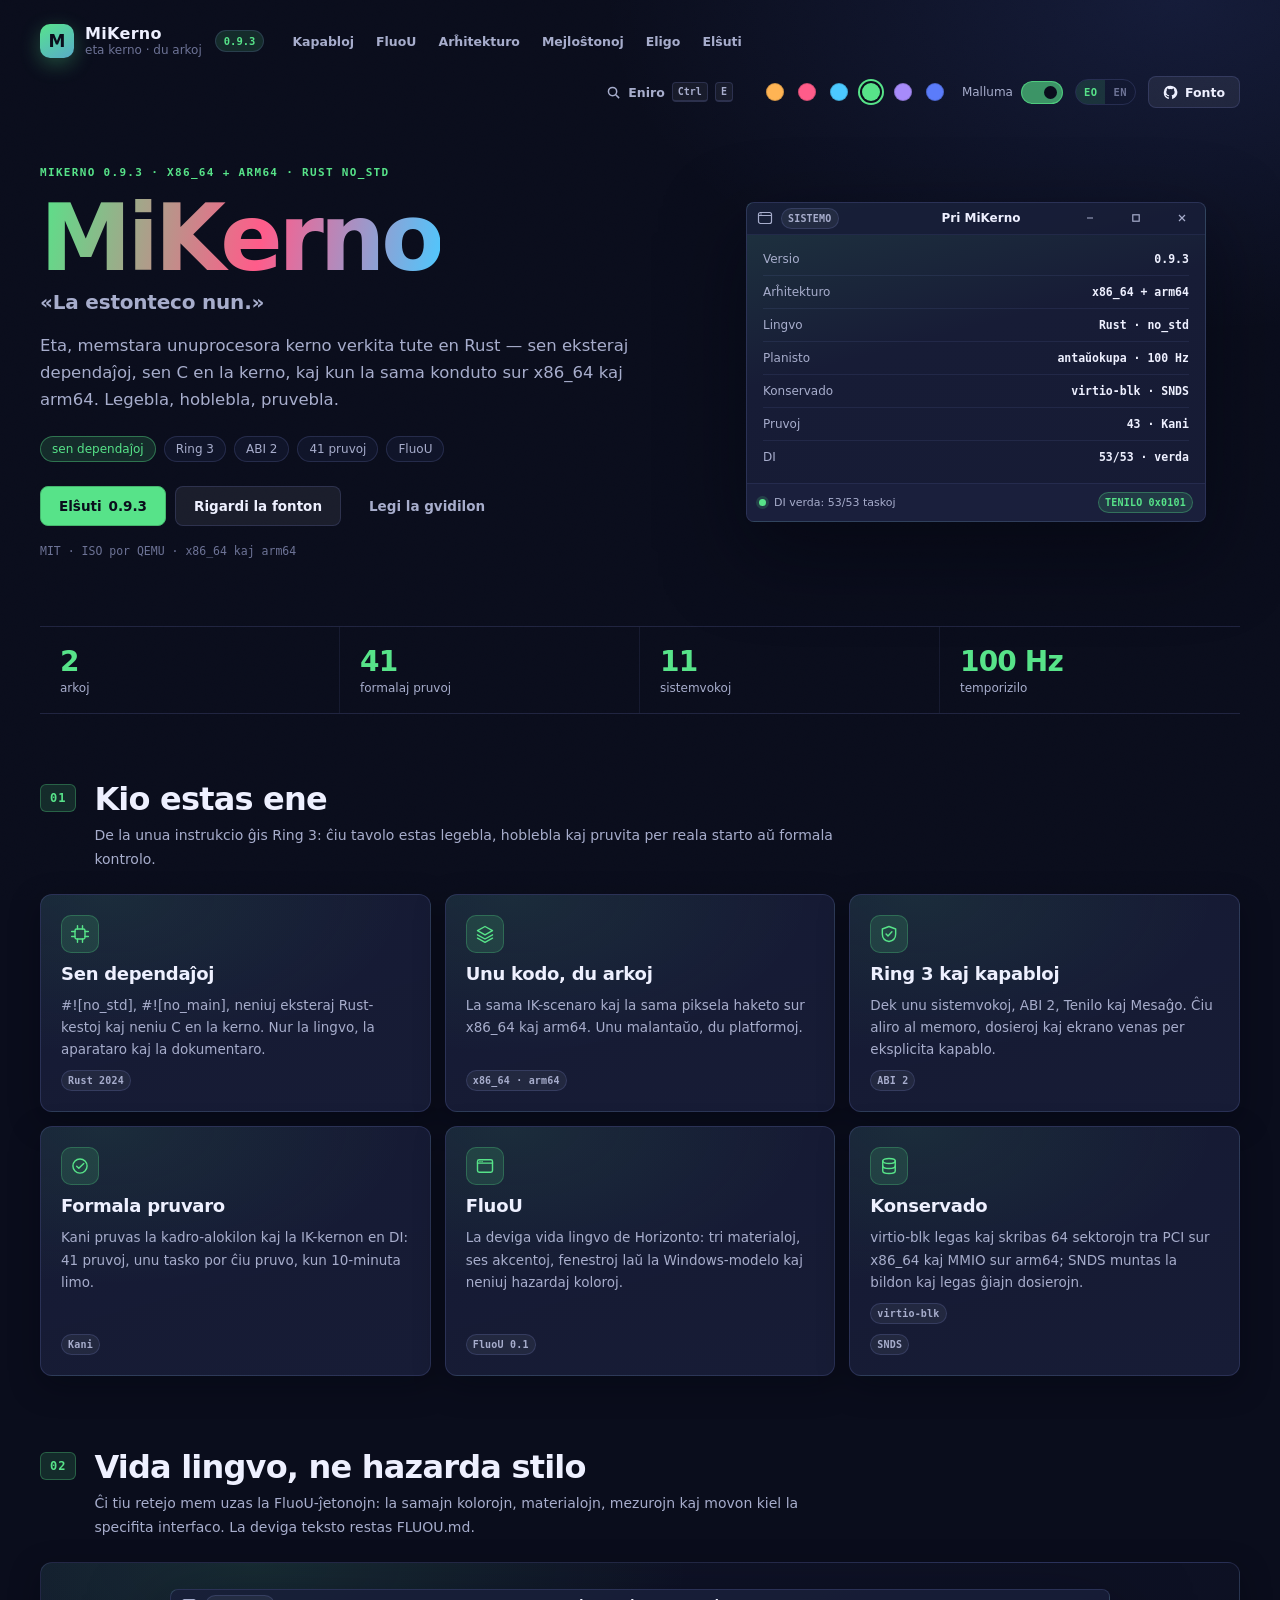
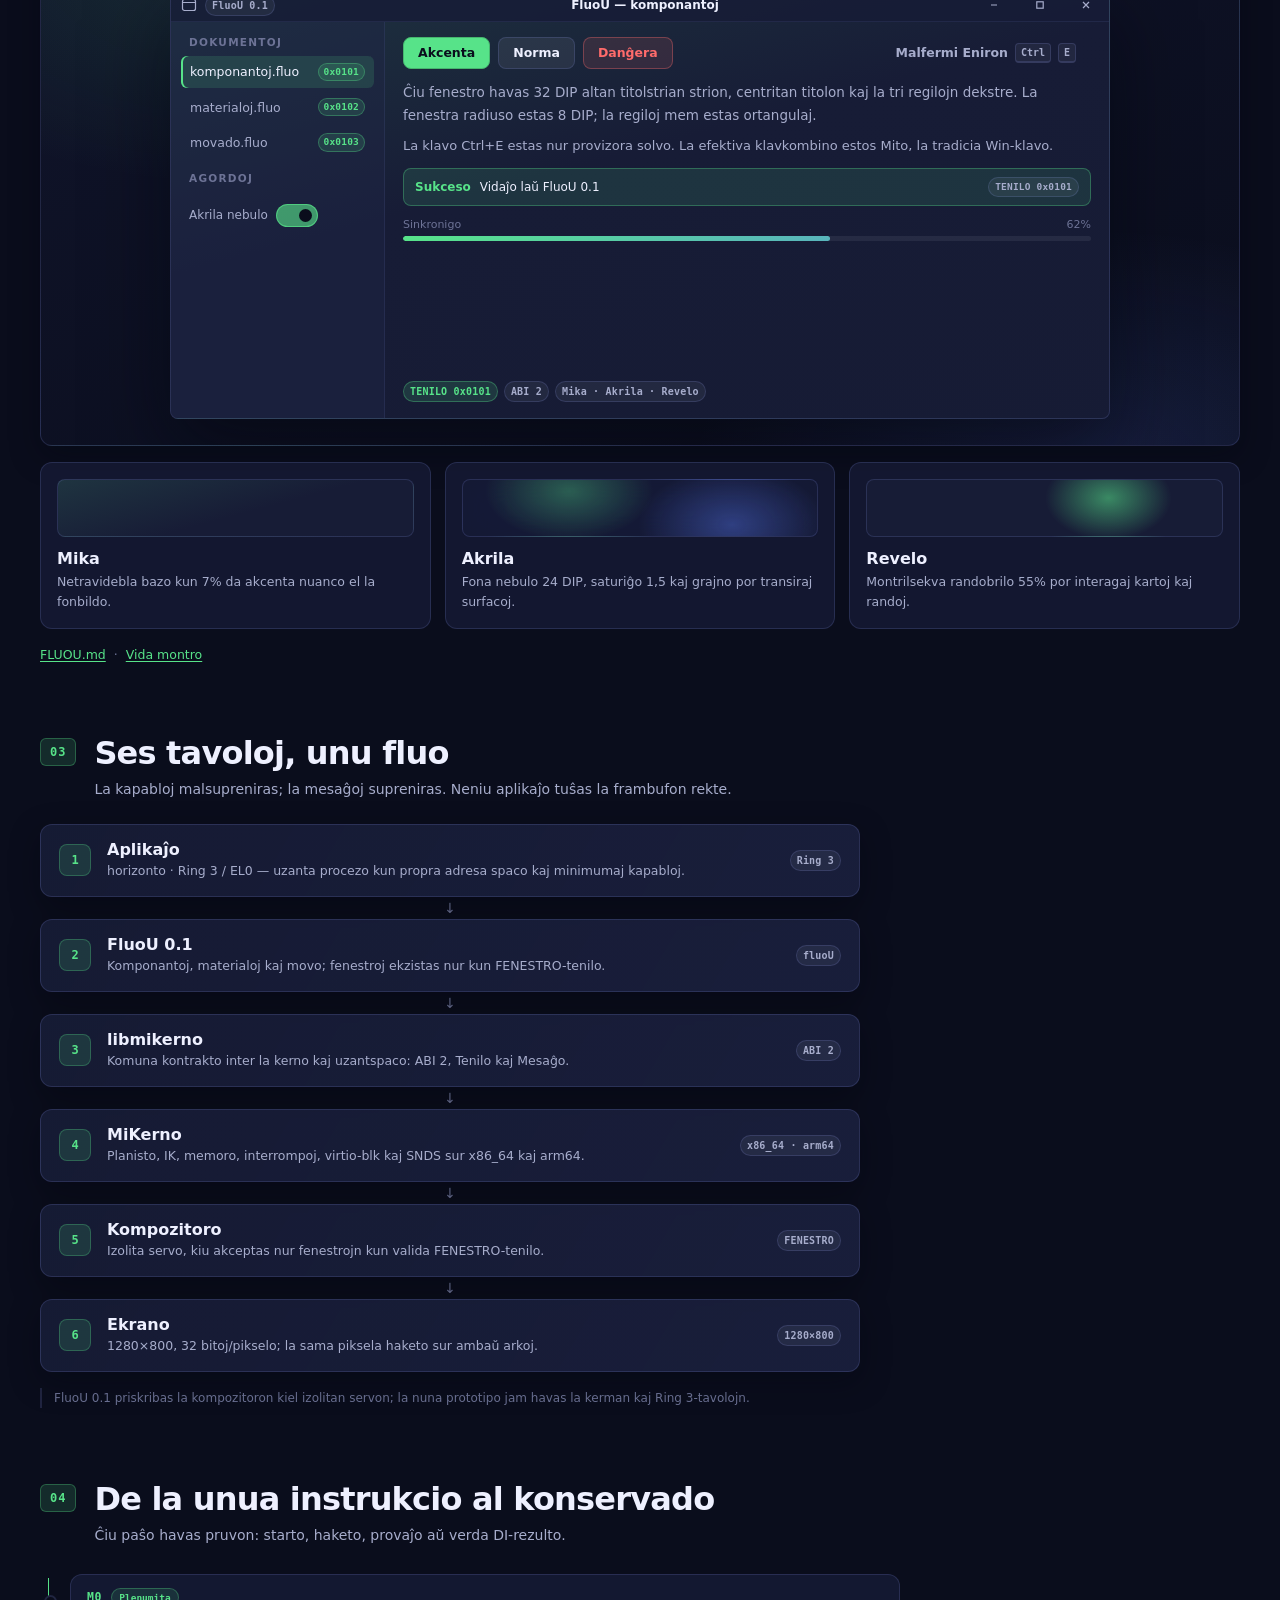
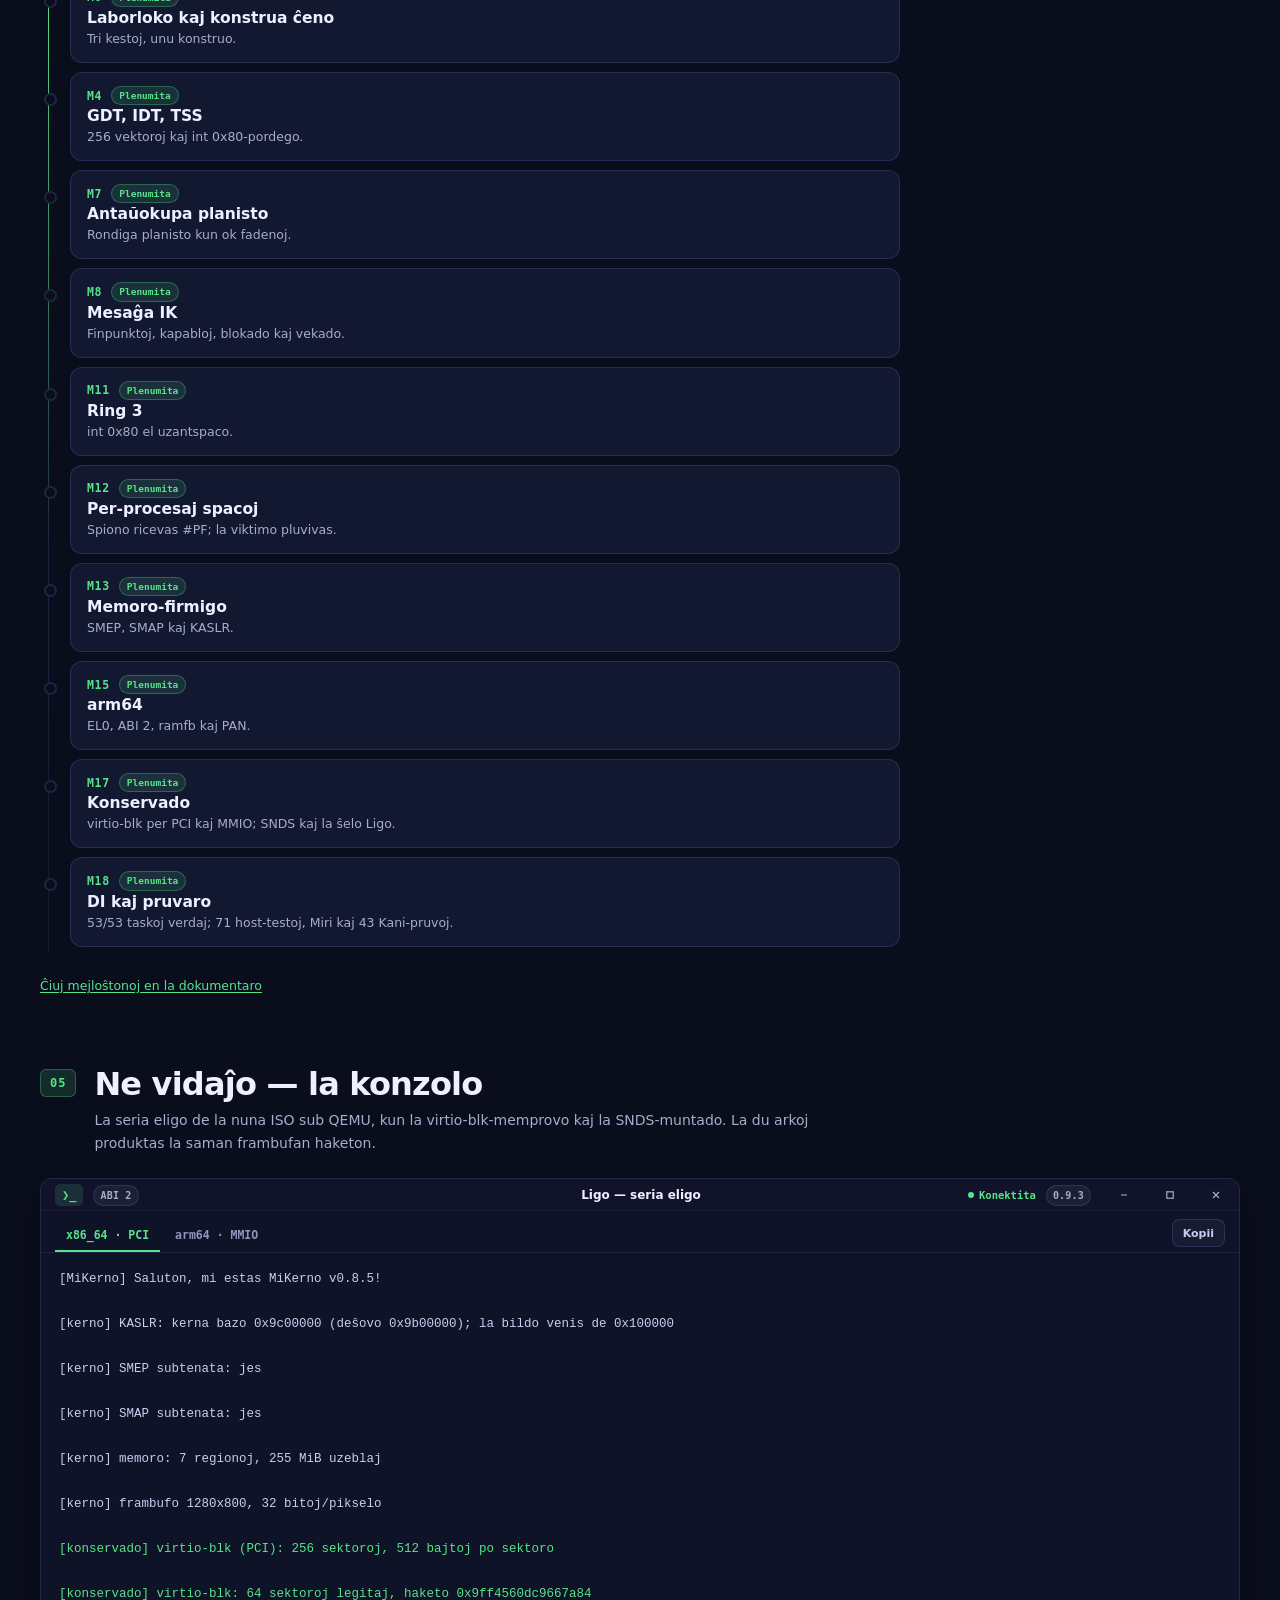
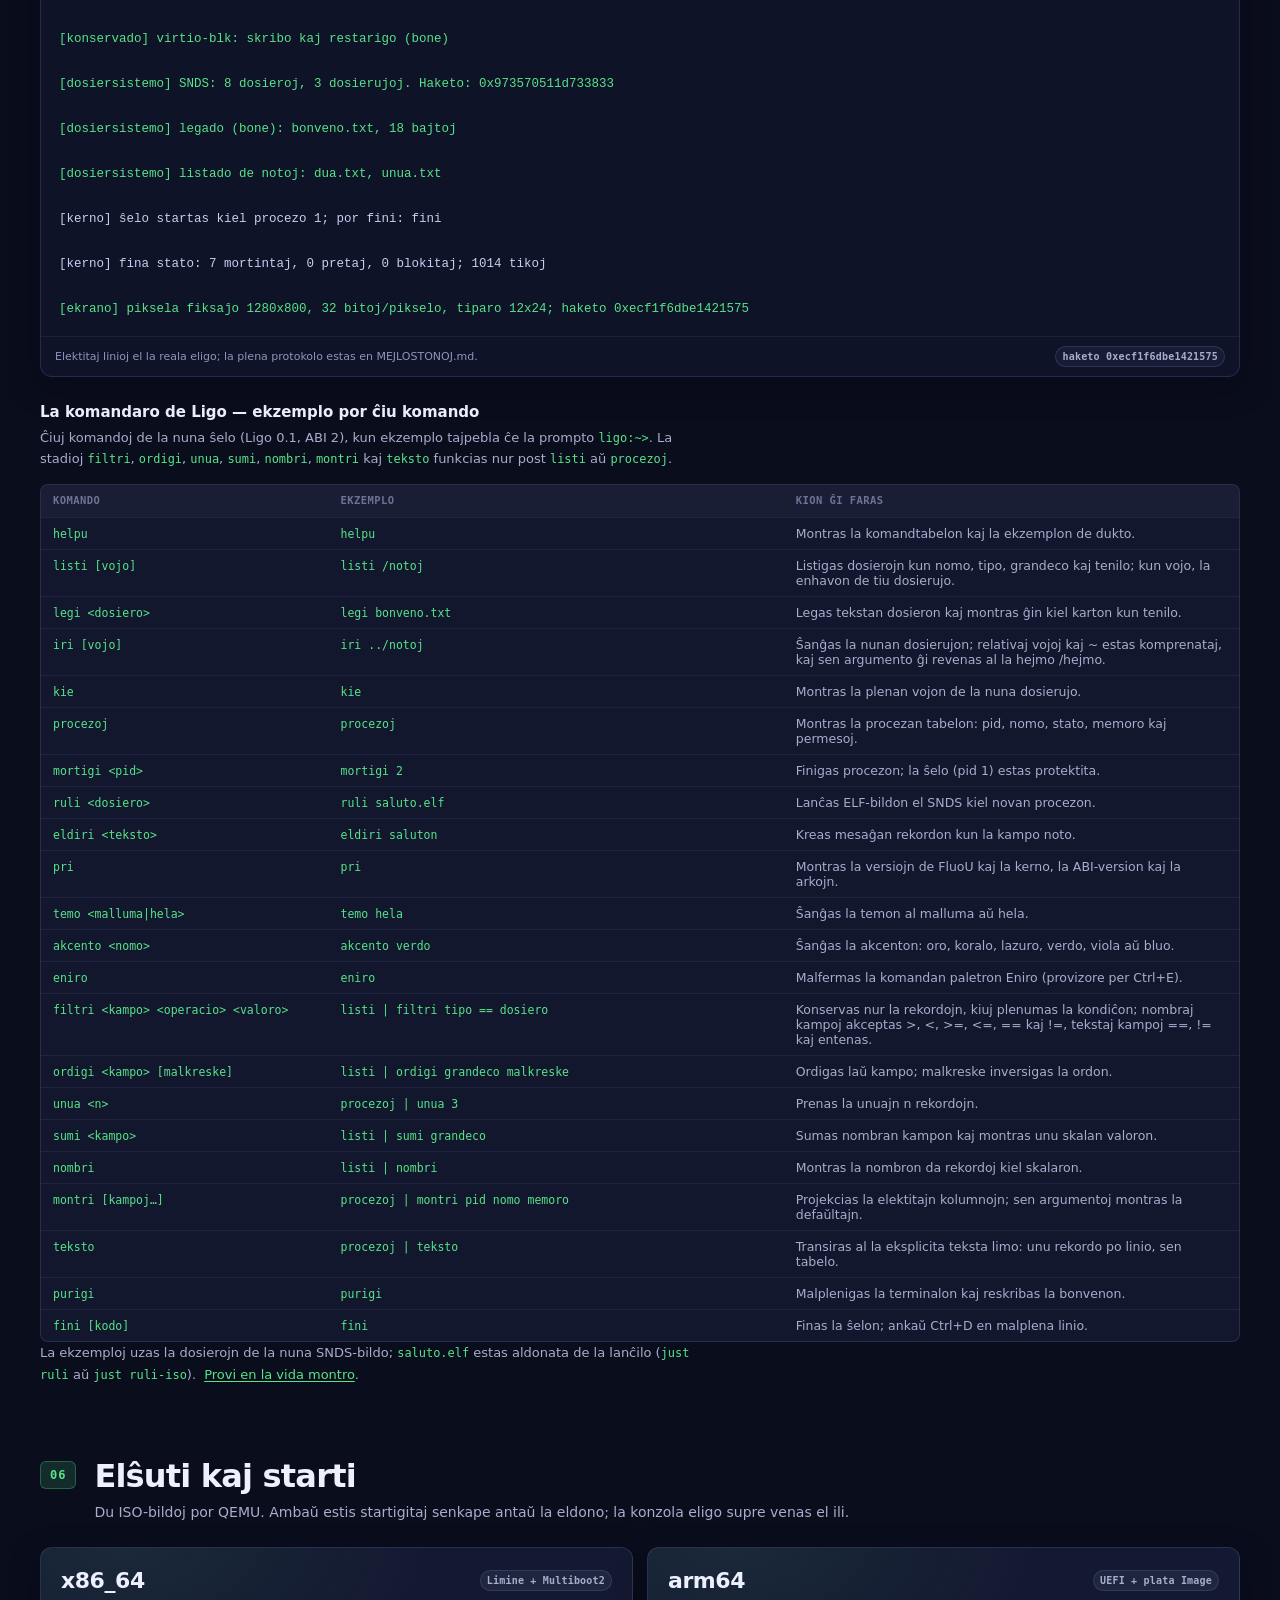
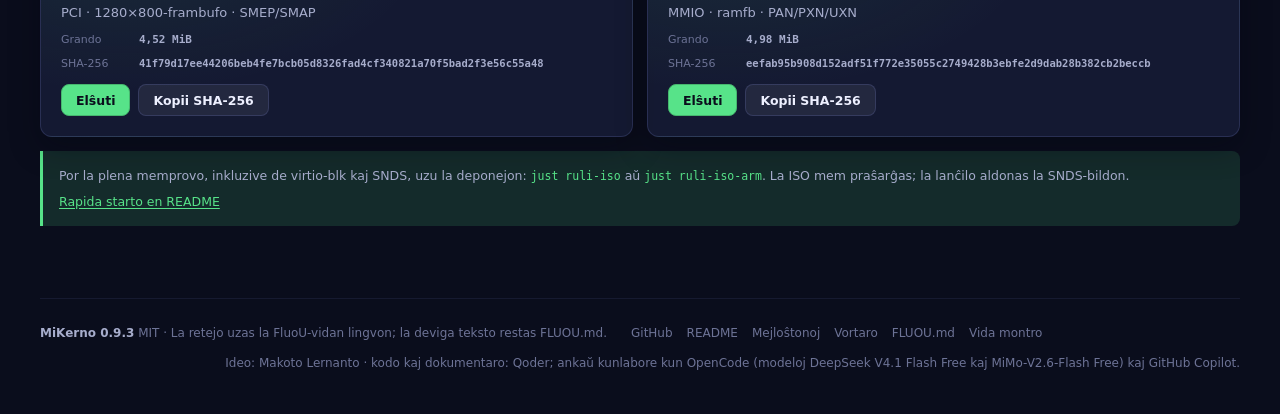
==== commit a96c0bbb: "M19 Fazo 4: registri la DI-verdan antaŭeldonon Ĝisdatigu la akceptajn dokumentojn per la puŝita DI, " ====
--- a/docs/index.html
+++ b/docs/index.html
@@ -823,7 +823,7 @@
           <p data-t="elŝuti.x86.teksto">PCI · 1280×800-frambufo · SMEP/SMAP</p>
           <dl>
             <div><dt data-t="elŝuti.grando">Grando</dt><dd data-t="elŝuti.x86.grando">4,52 MiB</dd></div>
-            <div><dt>SHA-256</dt><dd><code id="hashX86">6e7d6acc3ed2beded8a5e3369a1f694d6f113309dda87a9ce4e12422f4a1b95d</code></dd></div>
+            <div><dt>SHA-256</dt><dd><code id="hashX86">41f79d17ee44206beb4fe7bcb05d8326fad4cf340821a70f5bad2f3e56c55a48</code></dd></div>
           </dl>
           <div class="elŝuta-butonoj">
             <a class="buto akcenta"
@@ -841,7 +841,7 @@
           <p data-t="elŝuti.arm.teksto">MMIO · ramfb · PAN/PXN/UXN</p>
           <dl>
             <div><dt data-t="elŝuti.grando">Grando</dt><dd data-t="elŝuti.arm.grando">4,98 MiB</dd></div>
-            <div><dt>SHA-256</dt><dd><code id="hashArm">a32a35e1e4791737fdc57d683e8035a615d8fd0b27667fd4590237c6abfba965</code></dd></div>
+            <div><dt>SHA-256</dt><dd><code id="hashArm">eefab95b908d152adf51f772e35055c2749428b3ebfe2d9dab28b382cb2beccb</code></dd></div>
           </dl>
           <div class="elŝuta-butonoj">
             <a class="buto akcenta"
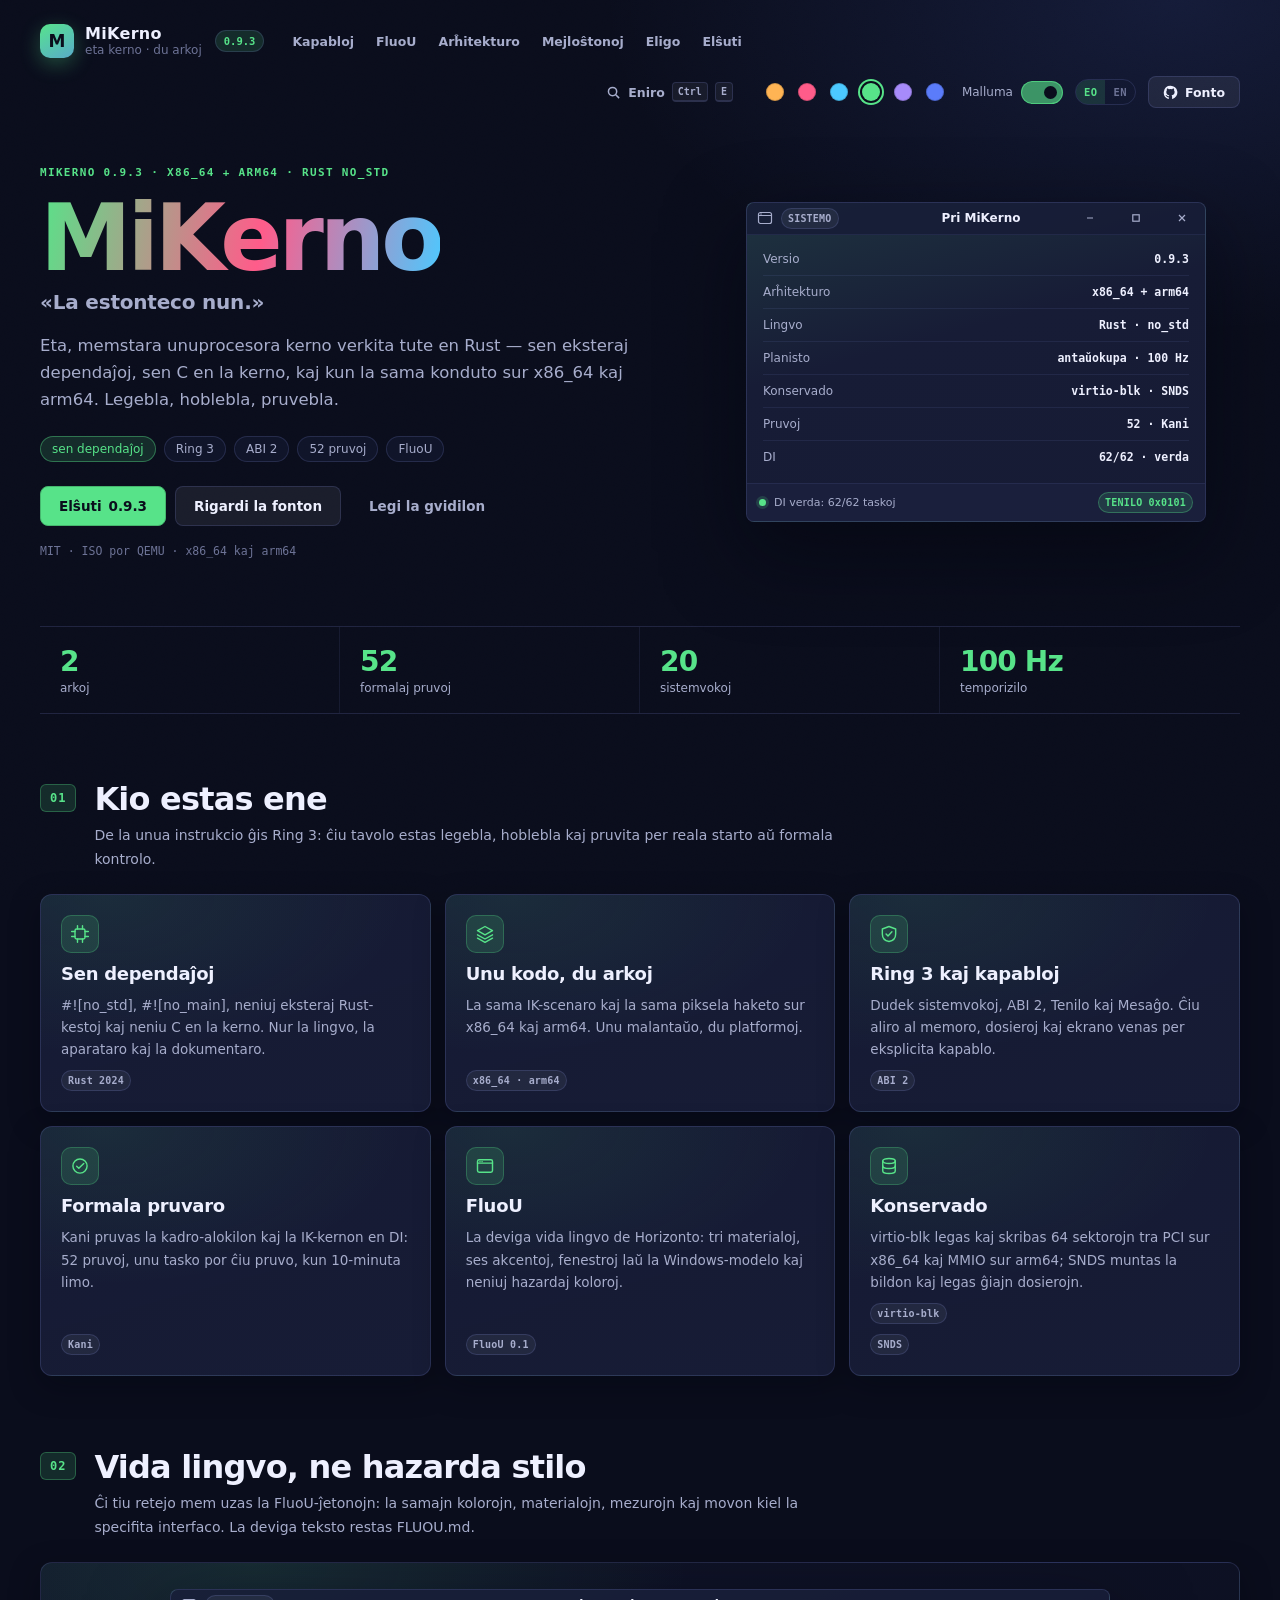
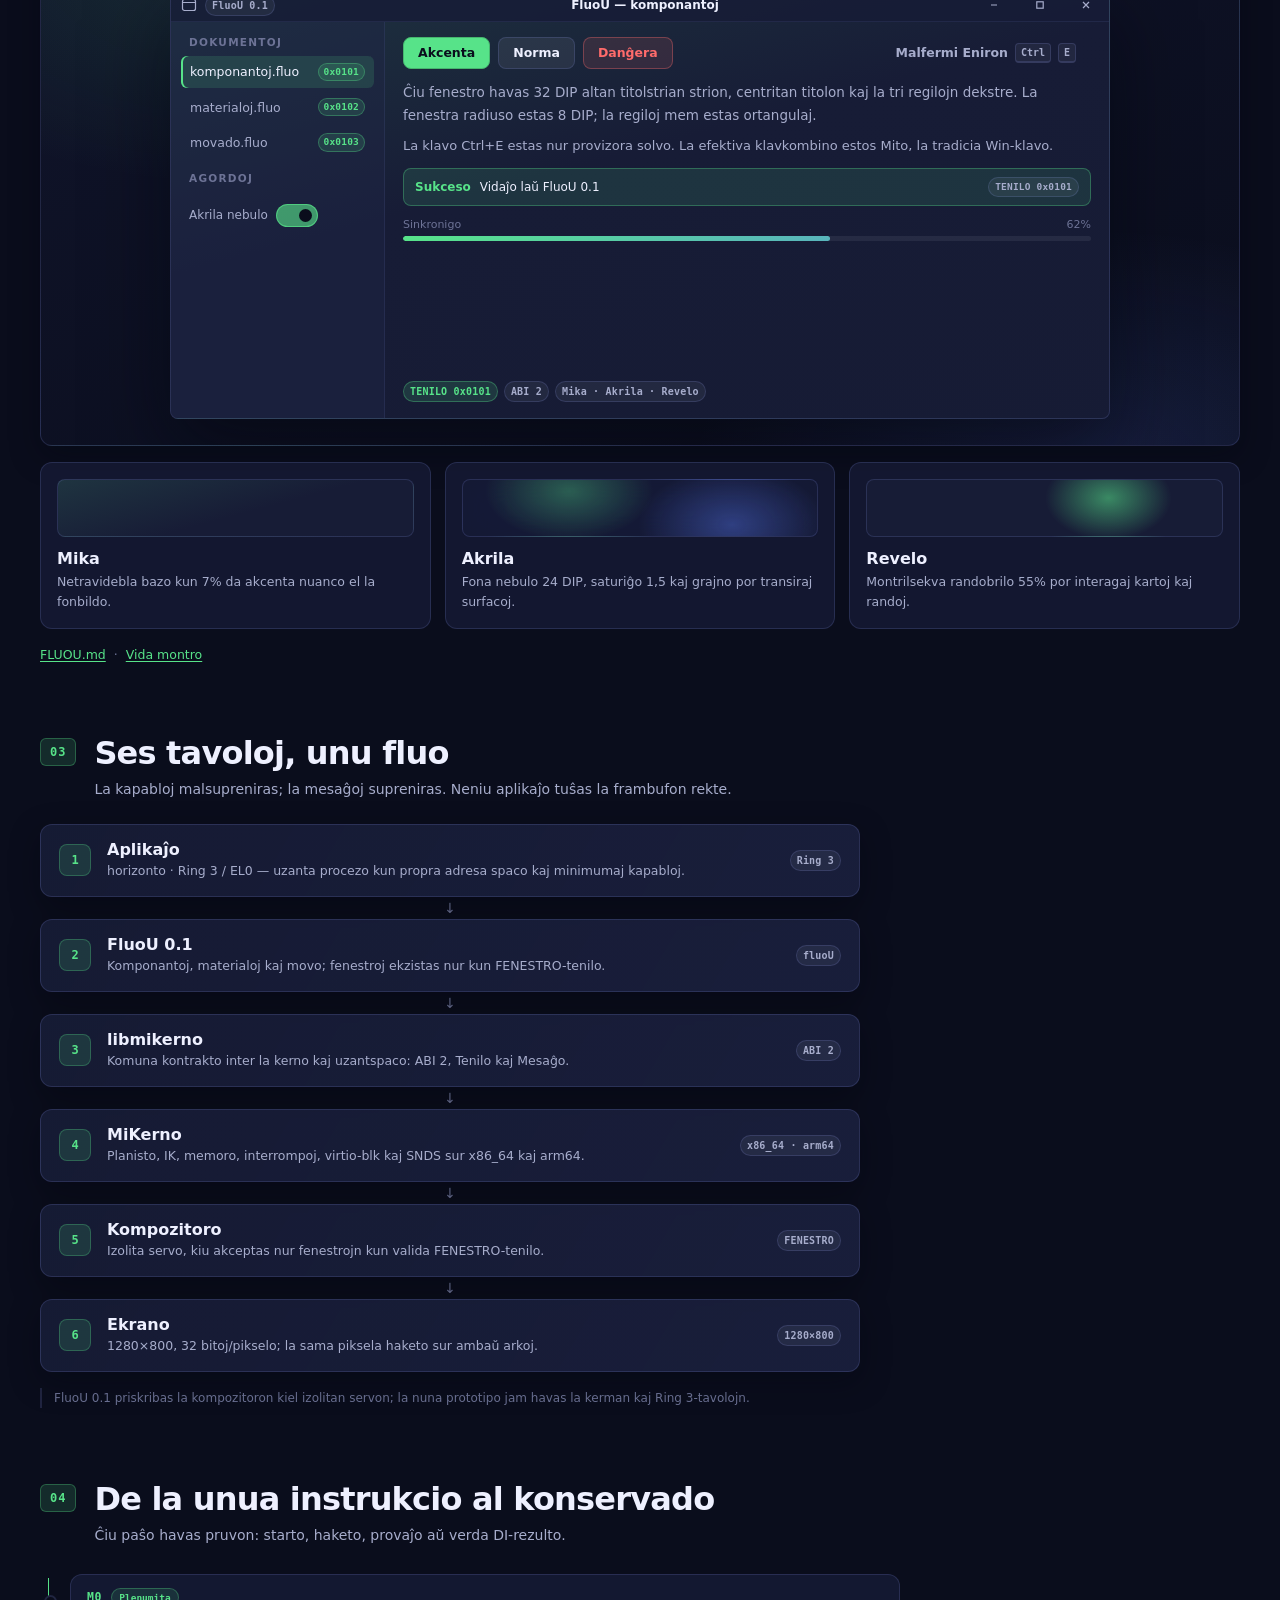
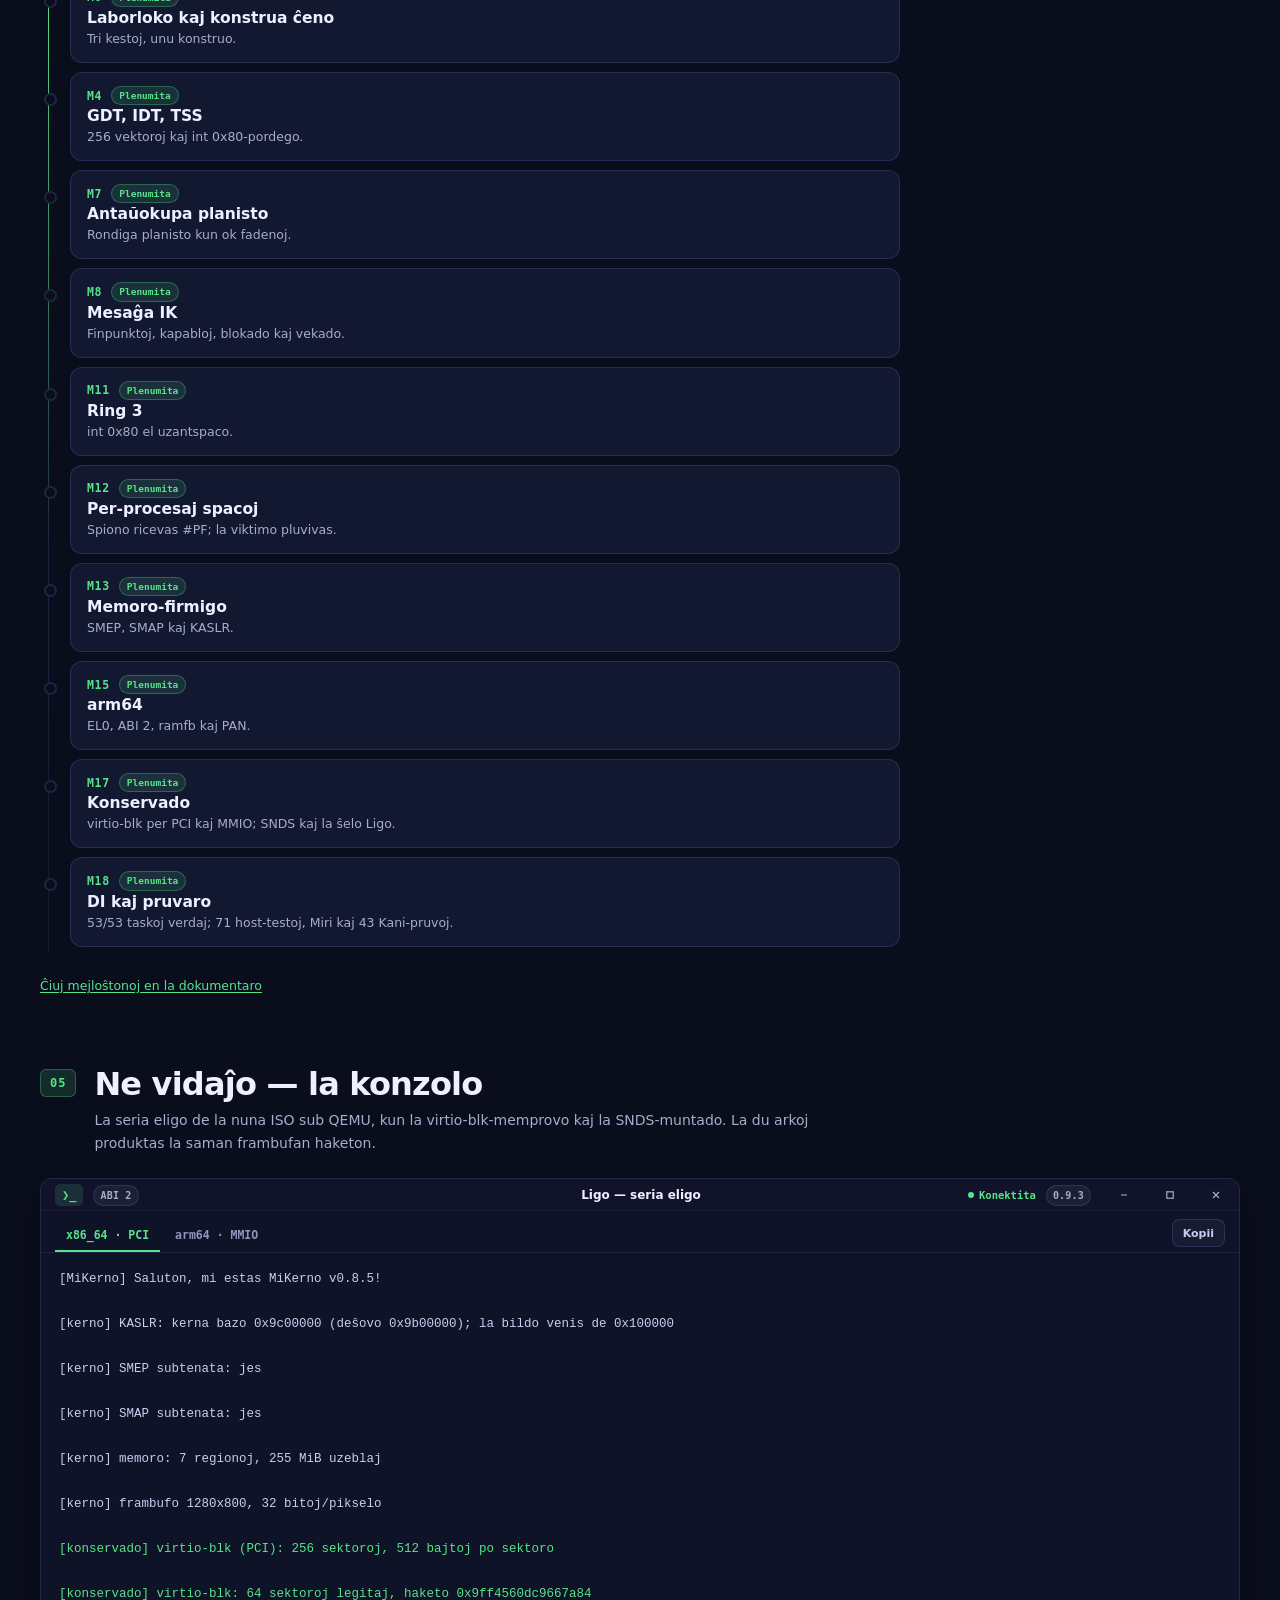
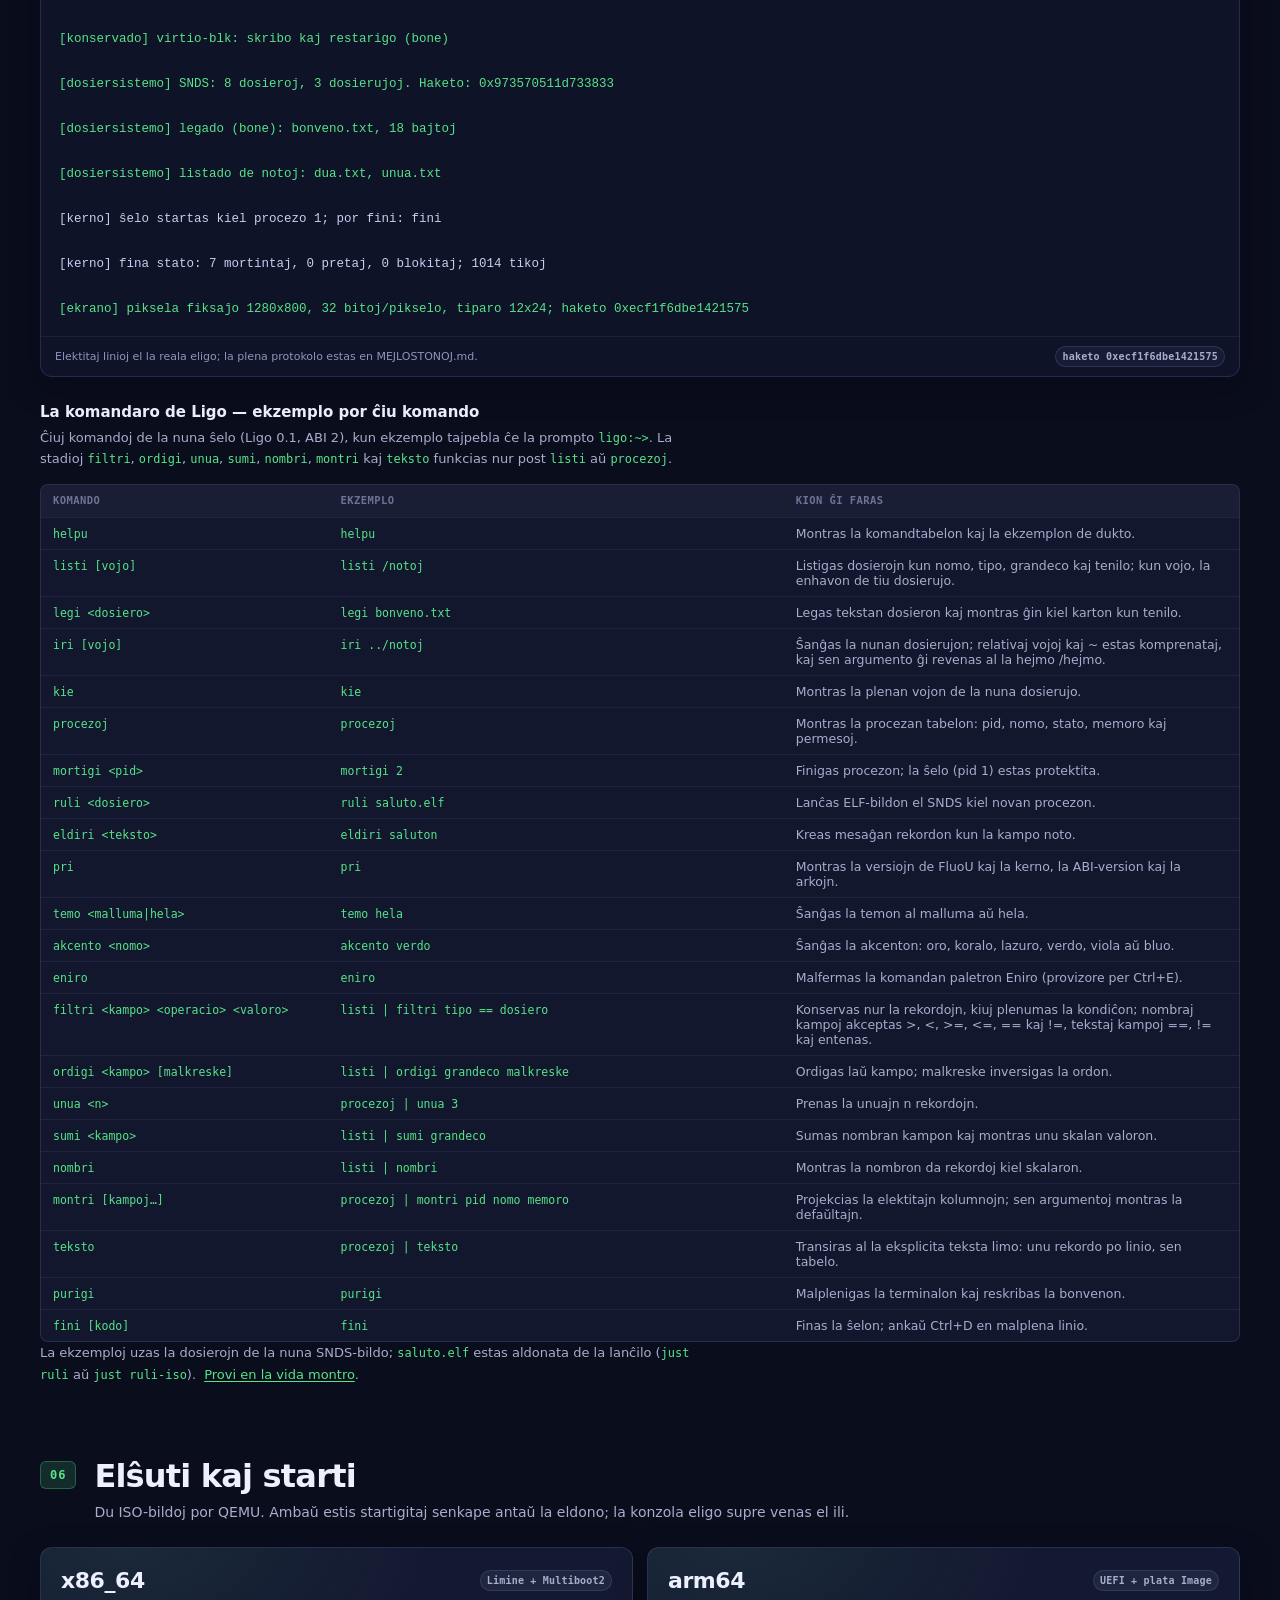
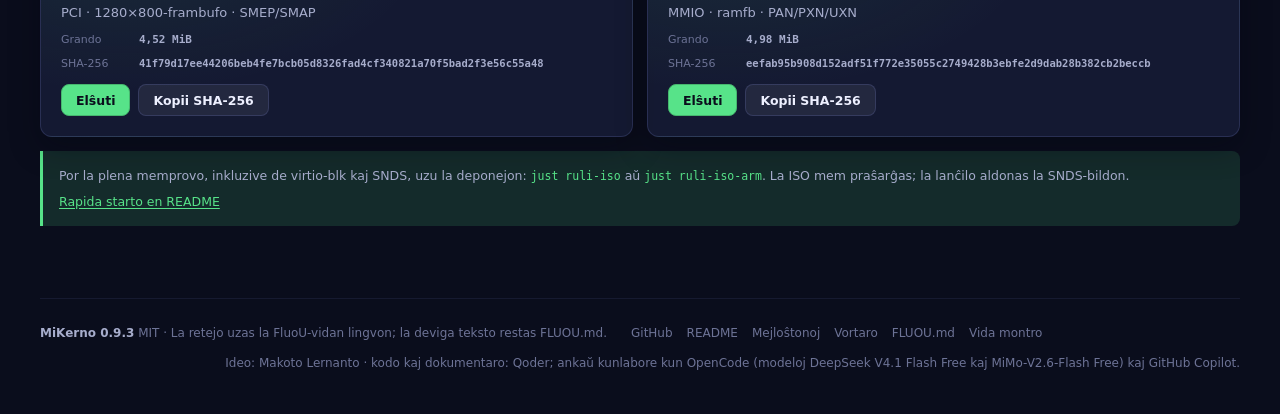
==== commit c8f5c2df: "Retejo: ĝisdatigi aktualajn nombrojn [skip ci] Montru 52 Kani-pruvojn, 20 sistemvokojn kaj la aktual" ====
--- a/docs/index.html
+++ b/docs/index.html
@@ -109,7 +109,7 @@
           <span class="principo vigla" data-t="hero.principo1">sen dependaĵoj</span>
           <span class="principo">Ring 3</span>
           <span class="principo">ABI 2</span>
-          <span class="principo" data-t="hero.principo4">41 pruvoj</span>
+          <span class="principo" data-t="hero.principo4">52 pruvoj</span>
           <span class="principo">FluoU</span>
         </div>
         <div class="heroo-butonoj">
@@ -171,12 +171,12 @@
             <div class="pri-chelo"><span data-t="pri.lingvo">Lingvo</span><strong>Rust · no_std</strong></div>
             <div class="pri-chelo"><span data-t="pri.planisto">Planisto</span><strong data-t="pri.planisto.valoro">antaŭokupa · 100 Hz</strong></div>
             <div class="pri-chelo"><span data-t="pri.konservado">Konservado</span><strong>virtio-blk · SNDS</strong></div>
-            <div class="pri-chelo"><span data-t="pri.pruvoj">Pruvoj</span><strong>43 · Kani</strong></div>
-            <div class="pri-chelo"><span>DI</span><strong>53/53 · <span data-t="pri.verda">verda</span></strong></div>
+            <div class="pri-chelo"><span data-t="pri.pruvoj">Pruvoj</span><strong>52 · Kani</strong></div>
+            <div class="pri-chelo"><span>DI</span><strong>62/62 · <span data-t="pri.verda">verda</span></strong></div>
           </div>
           <div class="fenestra-piedo">
             <span class="stato-punkto" aria-hidden="true"></span>
-            <span data-t="pri.di">DI verda: 53/53 taskoj</span>
+            <span data-t="pri.di">DI verda: 62/62 taskoj</span>
             <span class="sildeto tenila">TENILO 0x0101</span>
           </div>
         </div>
@@ -190,8 +190,8 @@
 
     <section class="statistiko" aria-label="Ŝlosilaj nombroj" data-t-aria="stat.aria" data-aperu>
       <div class="statistikero"><strong>2</strong><span data-t="stat.arkoj">arkoj</span></div>
-      <div class="statistikero"><strong>41</strong><span data-t="stat.pruvoj">formalaj pruvoj</span></div>
-      <div class="statistikero"><strong>11</strong><span data-t="stat.sistemvokoj">sistemvokoj</span></div>
+      <div class="statistikero"><strong>52</strong><span data-t="stat.pruvoj">formalaj pruvoj</span></div>
+      <div class="statistikero"><strong>20</strong><span data-t="stat.sistemvokoj">sistemvokoj</span></div>
       <div class="statistikero"><strong>100 Hz</strong><span data-t="stat.temporizilo">temporizilo</span></div>
     </section>
 
@@ -242,7 +242,7 @@
             </svg>
           </span>
           <h3 data-t="kapabloj.k3.titolo">Ring 3 kaj kapabloj</h3>
-          <p data-t="kapabloj.k3.teksto">Dek unu sistemvokoj, ABI 2, Tenilo kaj Mesaĝo. Ĉiu aliro al
+          <p data-t="kapabloj.k3.teksto">Dudek sistemvokoj, ABI 2, Tenilo kaj Mesaĝo. Ĉiu aliro al
             memoro, dosieroj kaj ekrano venas per eksplicita kapablo.</p>
           <span class="sildeto">ABI 2</span>
         </article>
@@ -256,7 +256,7 @@
             </svg>
           </span>
           <h3 data-t="kapabloj.k4.titolo">Formala pruvaro</h3>
-          <p data-t="kapabloj.k4.teksto">Kani pruvas la kadro-alokilon kaj la IK-kernon en DI: 41 pruvoj,
+          <p data-t="kapabloj.k4.teksto">Kani pruvas la kadro-alokilon kaj la IK-kernon en DI: 52 pruvoj,
             unu tasko por ĉiu pruvo, kun 10-minuta limo.</p>
           <span class="sildeto">Kani</span>
         </article>
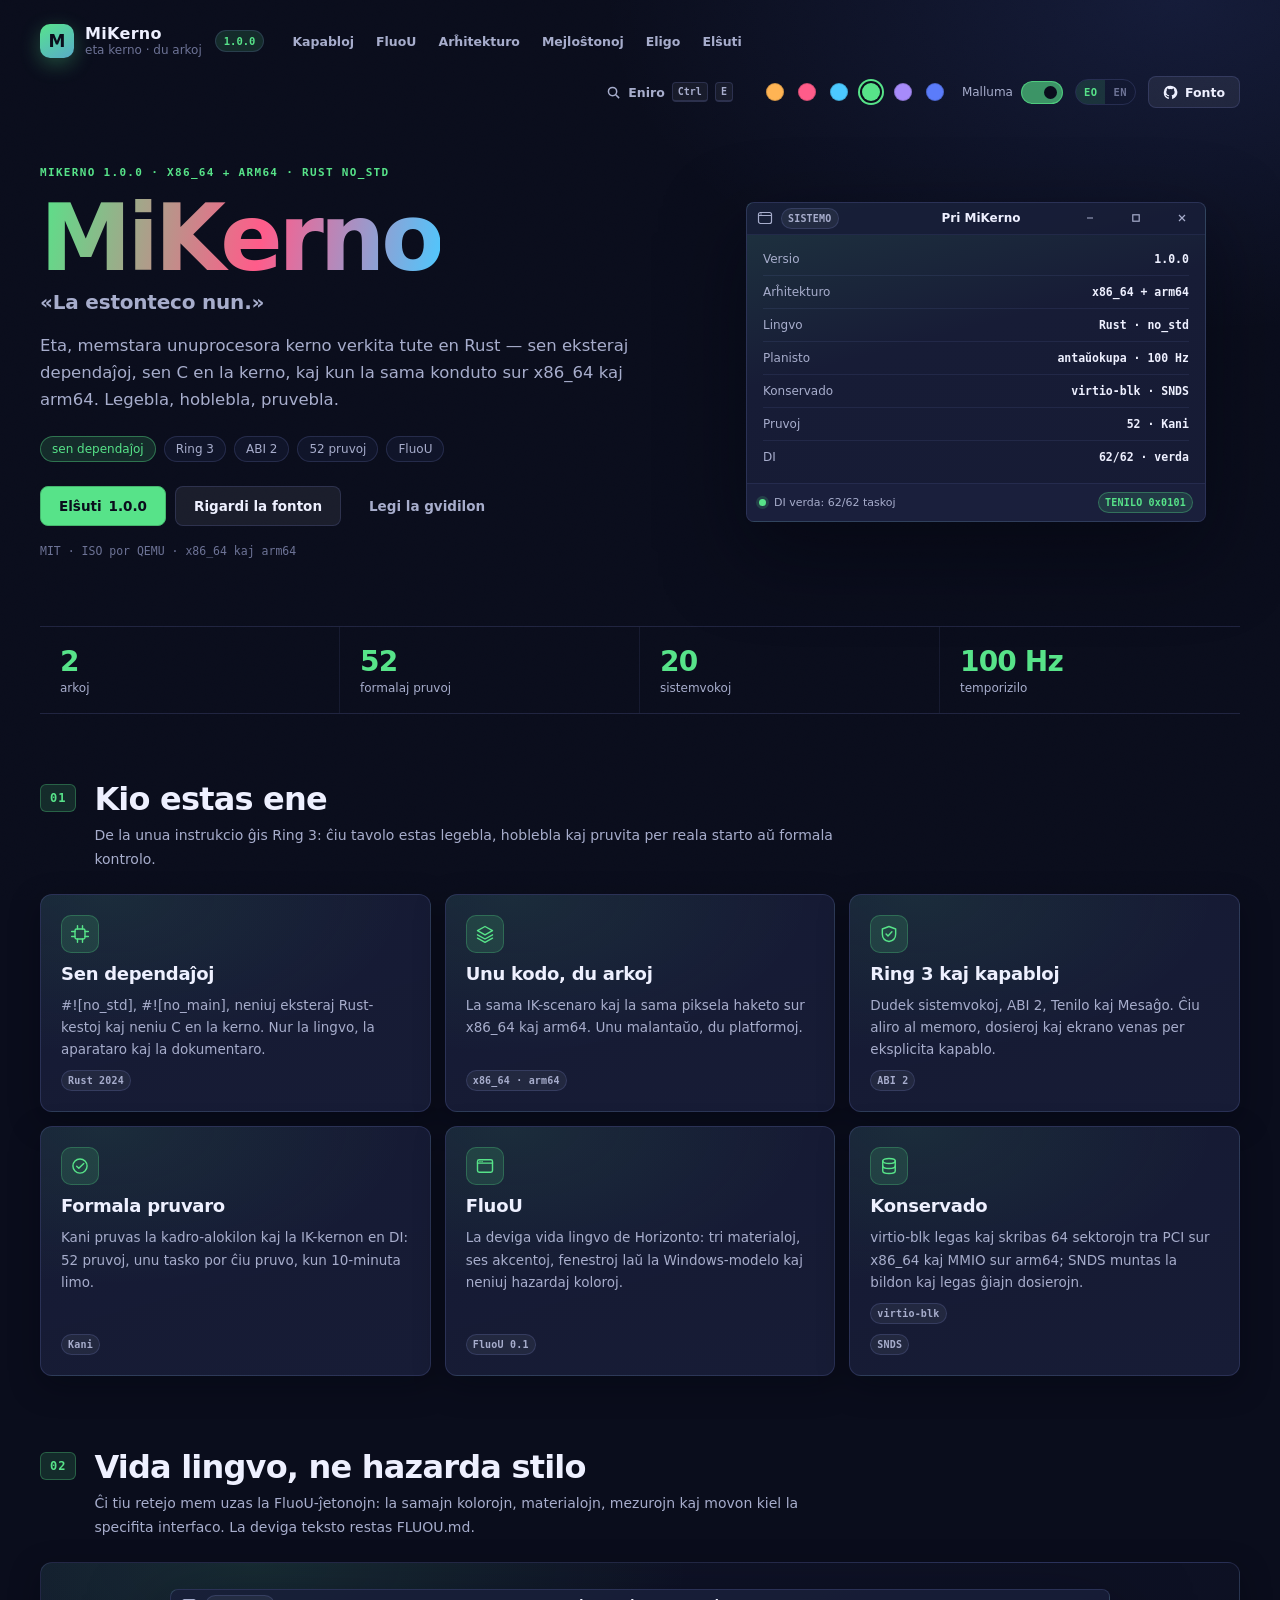
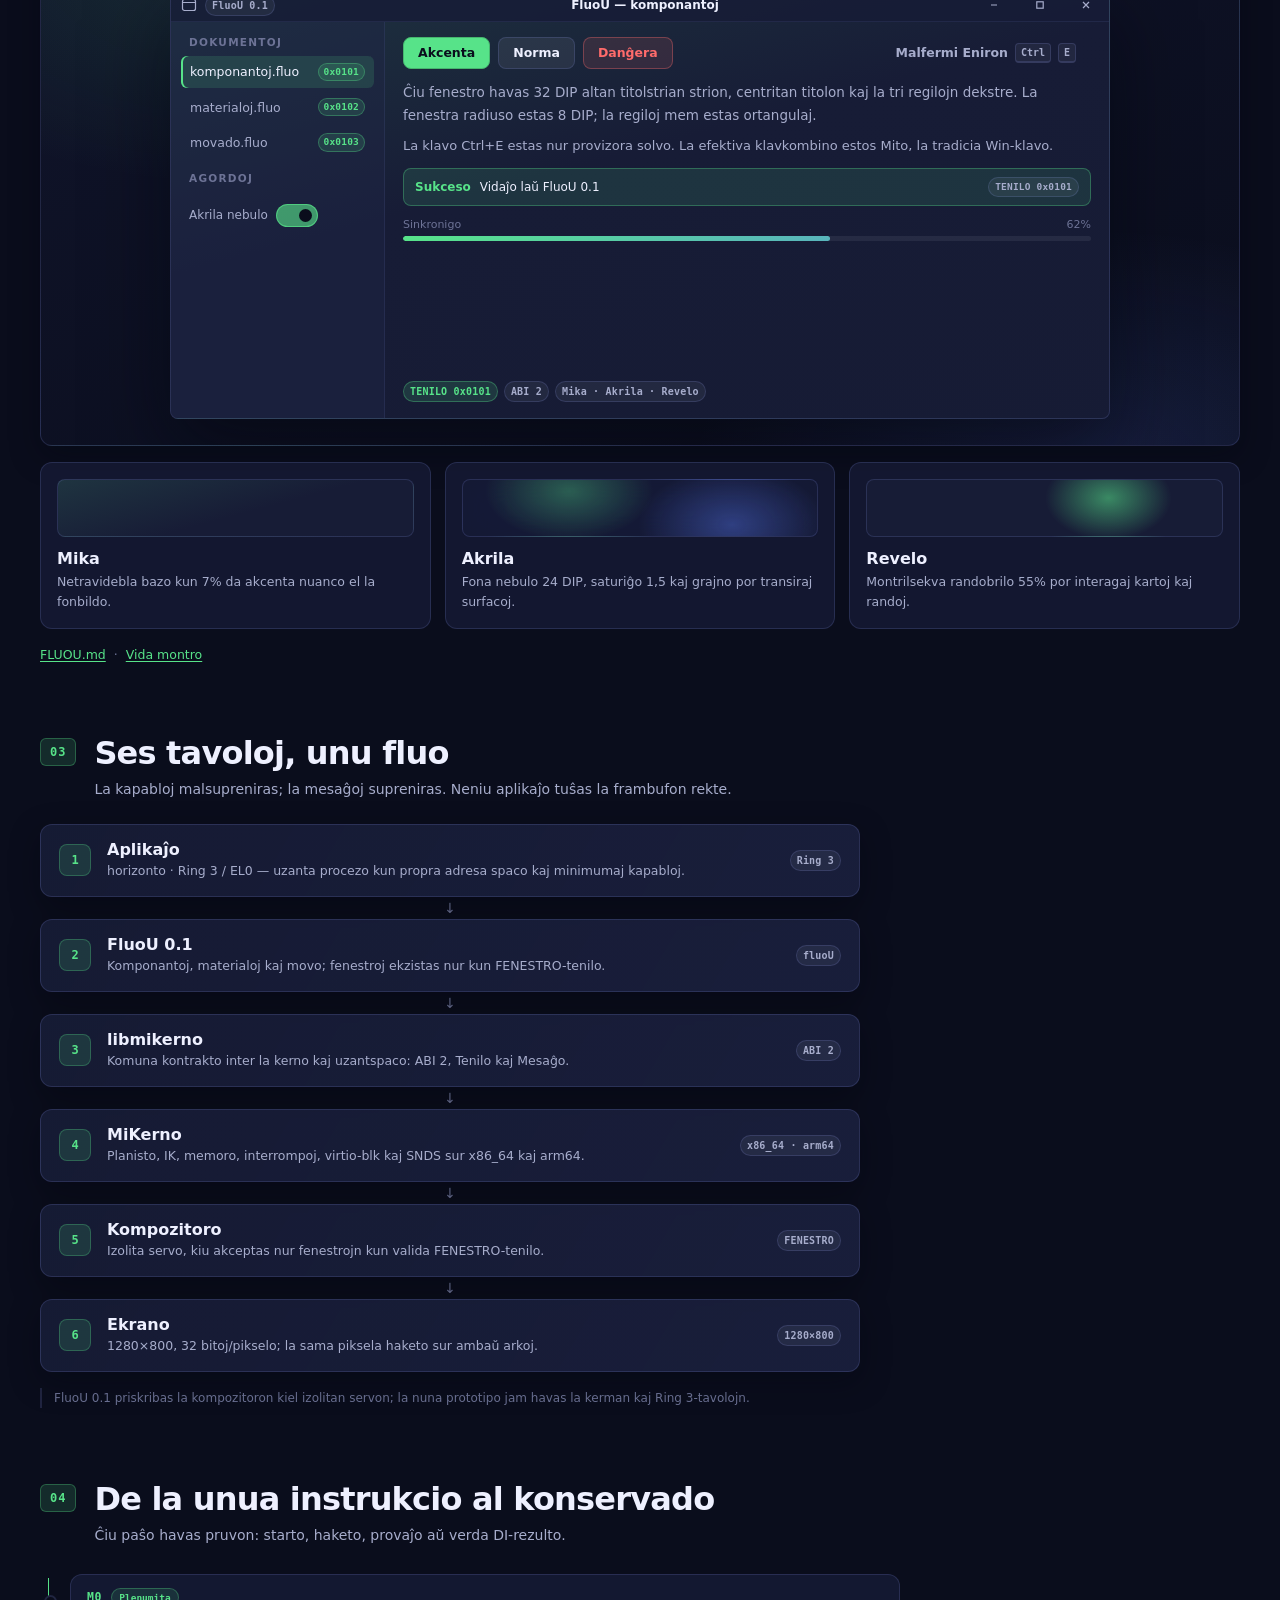
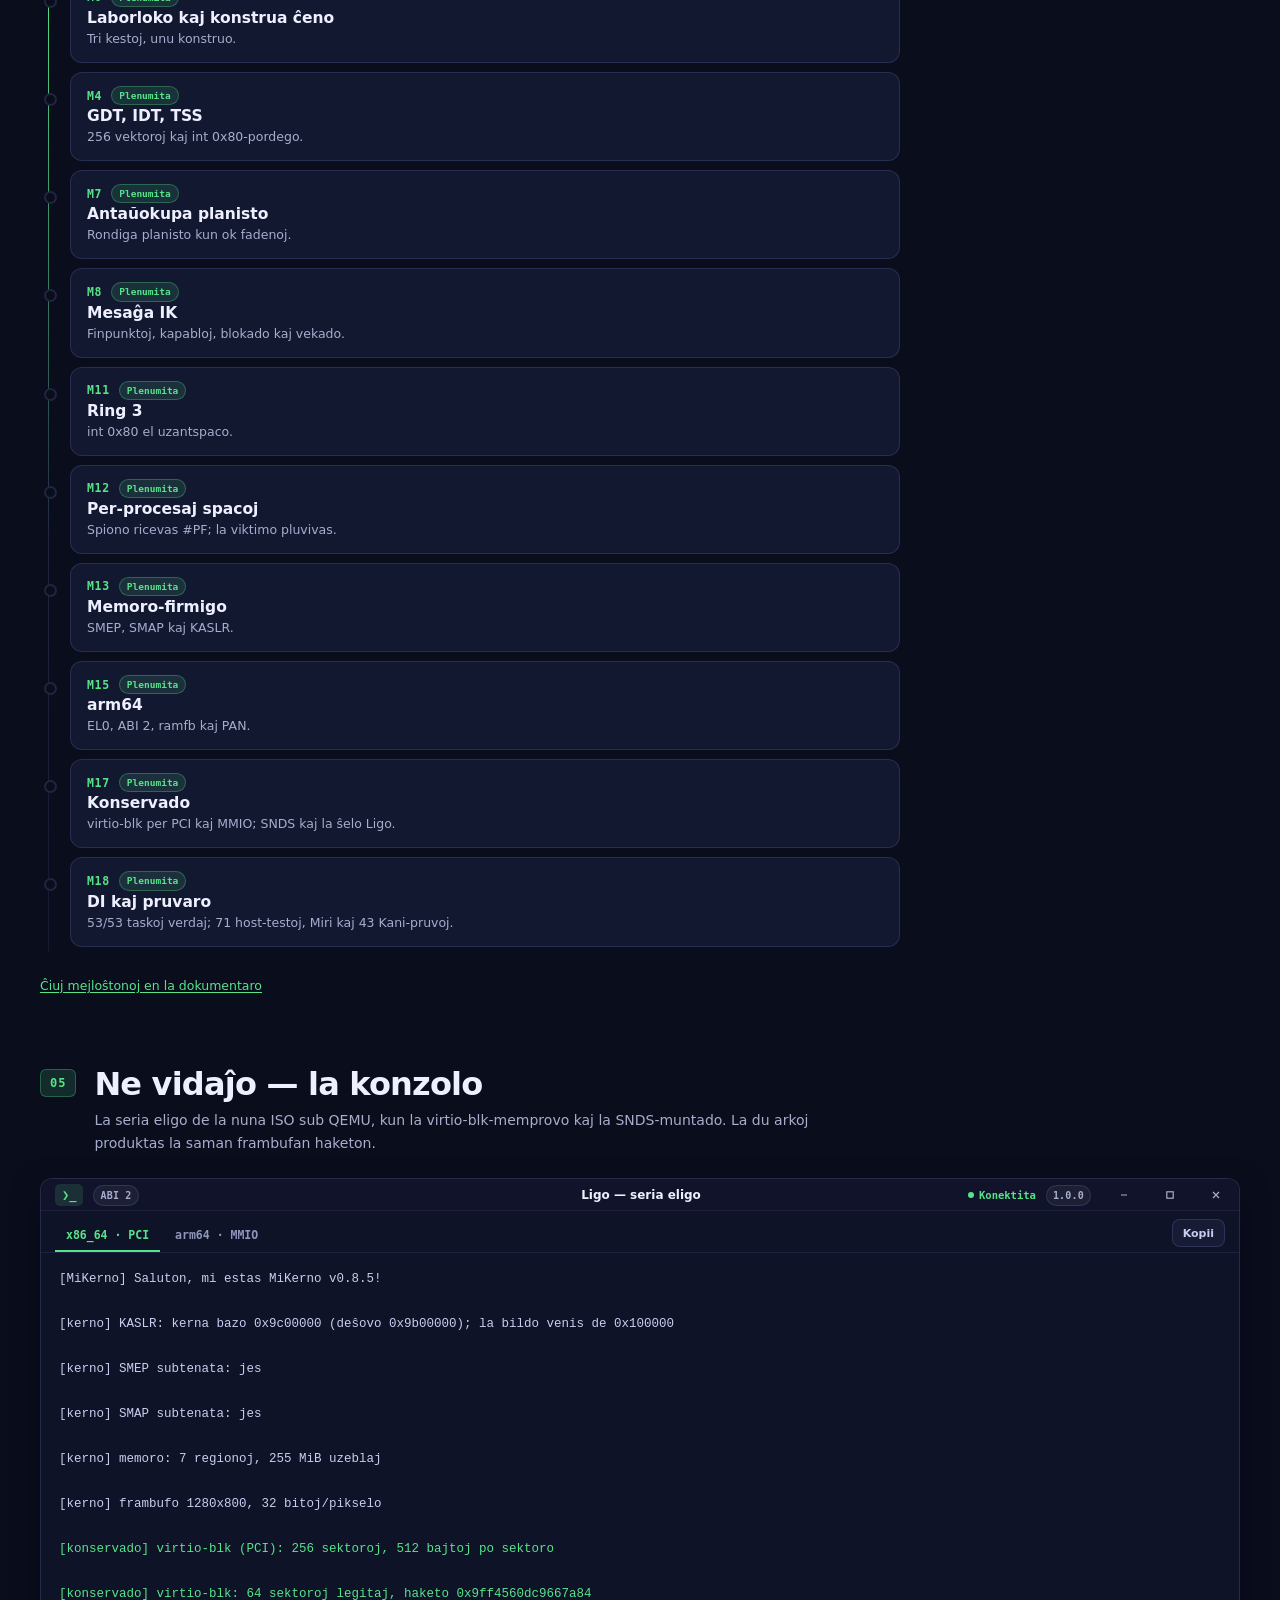
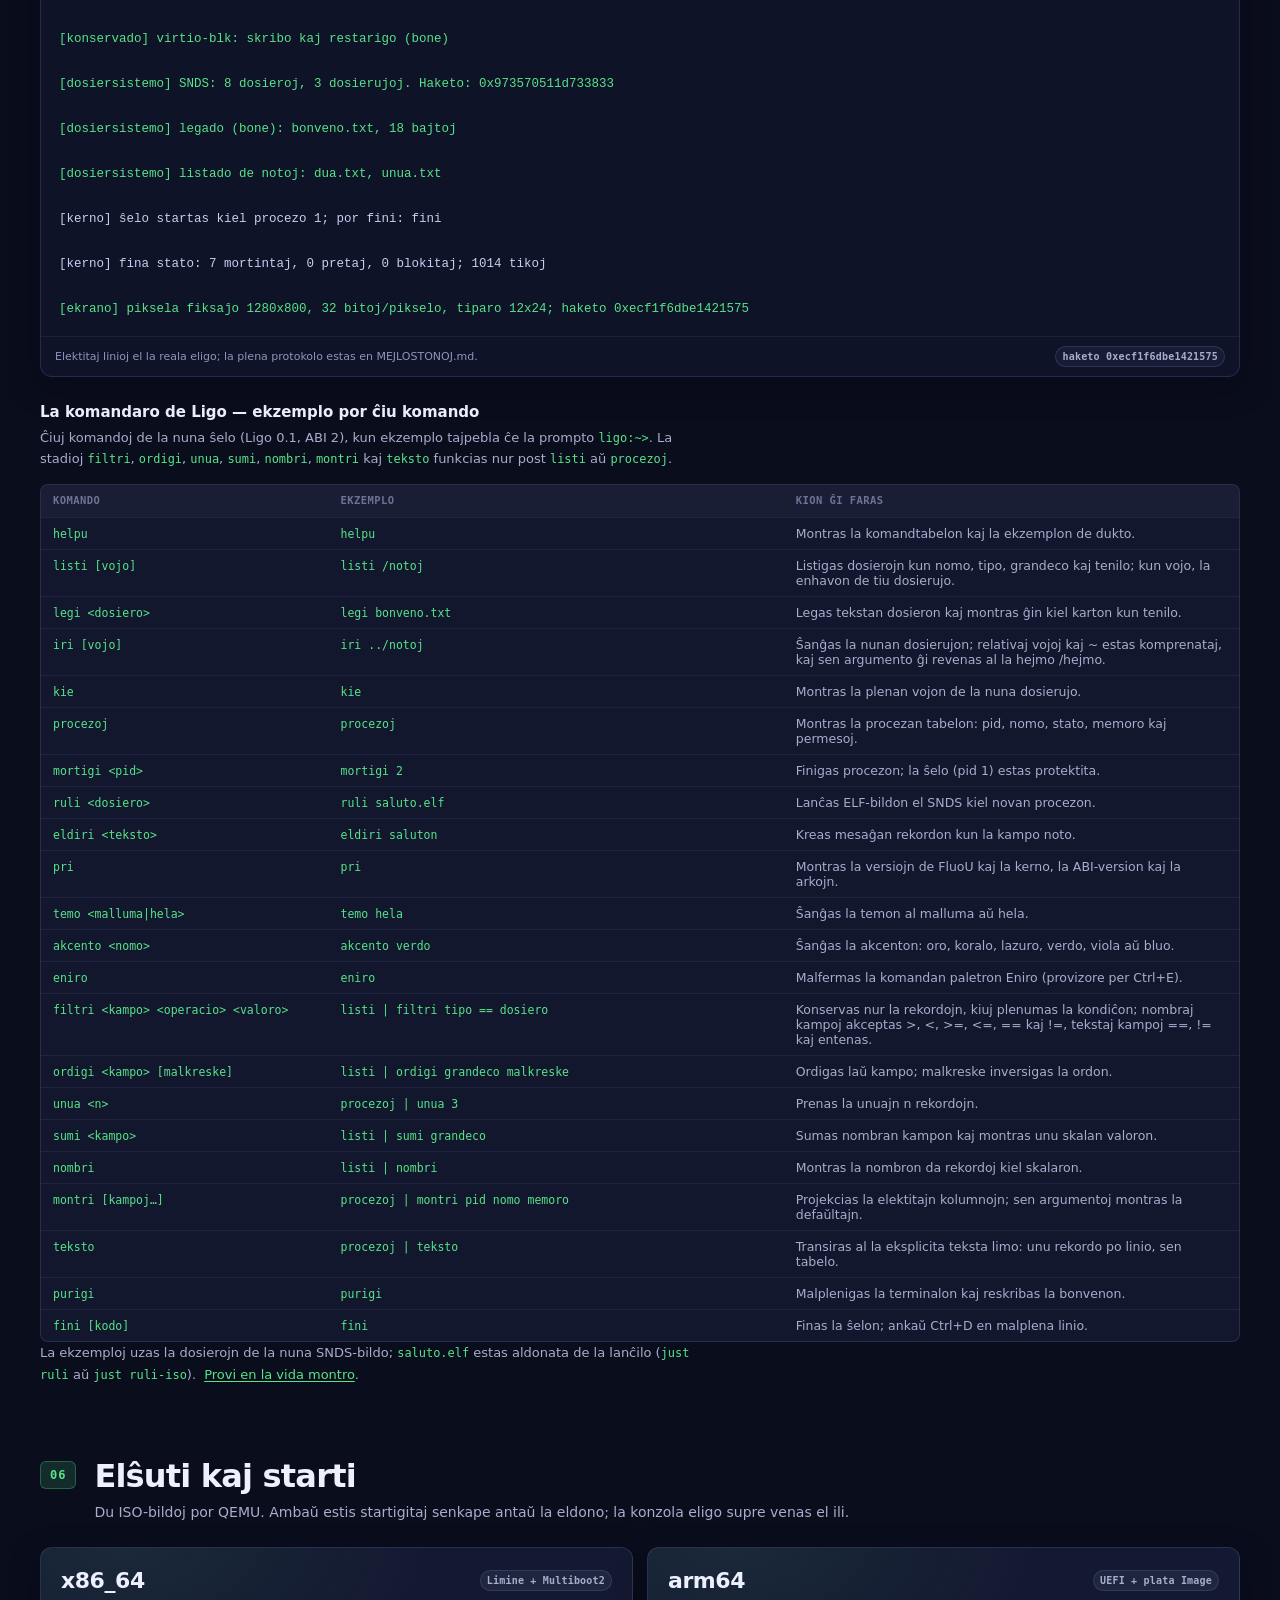
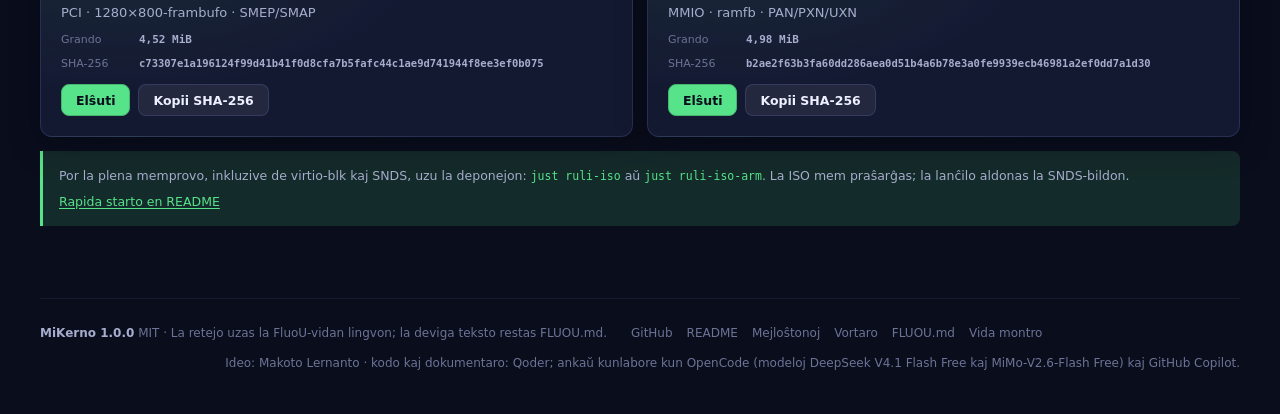
==== commit 80c68b5b: "M19 Fazo 5: prepari eldonon 1.0.0 Ĝisdatigu la Cargo-version kaj la rilatajn anoncon, mejloŝtonojn k" ====
--- a/docs/index.html
+++ b/docs/index.html
@@ -1,5 +1,5 @@
 <!DOCTYPE html>
-<html lang="eo" data-versio="0.9.3">
+<html lang="eo" data-versio="1.0.0">
 <head>
   <meta charset="utf-8">
   <meta name="viewport" content="width=device-width, initial-scale=1">
@@ -30,7 +30,7 @@
         <strong>MiKerno</strong>
         <span data-t="marko.sub">eta kerno · du arkoj</span>
       </span>
-      <span class="versio" data-versio-montri>0.9.3</span>
+      <span class="versio" data-versio-montri>1.0.0</span>
     </a>
 
     <nav class="navigado" aria-label="Ĉefaj sekcioj" data-t-aria="nav.aria">
@@ -96,7 +96,7 @@
     <section class="heroo" id="hejmo">
       <div class="heroo-teksto" data-aperu>
         <p class="supera-etikedo">
-          MiKerno <span data-versio-montri>0.9.3</span> · x86_64 + arm64 · Rust no_std
+          MiKerno <span data-versio-montri>1.0.0</span> · x86_64 + arm64 · Rust no_std
         </p>
         <h1><span>MiKerno</span></h1>
         <p class="heroo-moto" data-t="hero.moto">«La estonteco nun.»</p>
@@ -113,10 +113,10 @@
           <span class="principo">FluoU</span>
         </div>
         <div class="heroo-butonoj">
-          <a class="buto akcenta granda" href="https://github.com/makoto-lernanto/mikerno/releases/tag/v0.9.3"
+          <a class="buto akcenta granda" href="https://github.com/makoto-lernanto/mikerno/releases/tag/v1.0.0"
             data-versio-ligo>
             <span data-t="hero.butono.elŝuti">Elŝuti</span>
-            <span data-versio-montri>0.9.3</span>
+            <span data-versio-montri>1.0.0</span>
           </a>
           <a class="buto norma granda" href="https://github.com/makoto-lernanto/mikerno"
             data-t="hero.butono.fonto">Rigardi la fonton</a>
@@ -166,7 +166,7 @@
             </div>
           </div>
           <div class="fenestra-korpo pria-korpo">
-            <div class="pri-chelo"><span data-t="pri.versio">Versio</span><strong><span data-versio-montri>0.9.3</span></strong></div>
+            <div class="pri-chelo"><span data-t="pri.versio">Versio</span><strong><span data-versio-montri>1.0.0</span></strong></div>
             <div class="pri-chelo"><span data-t="pri.arkitekturo">Arĥitekturo</span><strong>x86_64 + arm64</strong></div>
             <div class="pri-chelo"><span data-t="pri.lingvo">Lingvo</span><strong>Rust · no_std</strong></div>
             <div class="pri-chelo"><span data-t="pri.planisto">Planisto</span><strong data-t="pri.planisto.valoro">antaŭokupa · 100 Hz</strong></div>
@@ -578,7 +578,7 @@
             </div>
             <div class="terminala-dekstro">
               <span class="terminala-stato" data-t="eligo.stato">Konektita</span>
-              <span class="sildeto" data-versio-montri>0.9.3</span>
+              <span class="sildeto" data-versio-montri>1.0.0</span>
               <div class="regiloj terminala-regiloj" role="group" aria-label="Fenestraj regiloj de Ligo"
                 data-t-aria="fenestro.regiloj">
                 <button type="button" data-ago="malgrandigi" title="Malgrandigi" aria-label="Malgrandigi">
@@ -823,11 +823,11 @@
           <p data-t="elŝuti.x86.teksto">PCI · 1280×800-frambufo · SMEP/SMAP</p>
           <dl>
             <div><dt data-t="elŝuti.grando">Grando</dt><dd data-t="elŝuti.x86.grando">4,52 MiB</dd></div>
-            <div><dt>SHA-256</dt><dd><code id="hashX86">41f79d17ee44206beb4fe7bcb05d8326fad4cf340821a70f5bad2f3e56c55a48</code></dd></div>
+            <div><dt>SHA-256</dt><dd><code id="hashX86">c73307e1a196124f99d41b41f0d8cfa7b5fafc44c1ae9d741944f8ee3ef0b075</code></dd></div>
           </dl>
           <div class="elŝuta-butonoj">
             <a class="buto akcenta"
-              href="https://github.com/makoto-lernanto/mikerno/releases/download/v0.9.3/mikerno.iso"
+              href="https://github.com/makoto-lernanto/mikerno/releases/download/v1.0.0/mikerno.iso"
               data-versio-ligo data-t="elŝuti.elŝuti">Elŝuti</a>
             <button class="buto norma" type="button" data-kopii="hashX86" data-t="elŝuti.kopii">Kopii SHA-256</button>
           </div>
@@ -841,11 +841,11 @@
           <p data-t="elŝuti.arm.teksto">MMIO · ramfb · PAN/PXN/UXN</p>
           <dl>
             <div><dt data-t="elŝuti.grando">Grando</dt><dd data-t="elŝuti.arm.grando">4,98 MiB</dd></div>
-            <div><dt>SHA-256</dt><dd><code id="hashArm">eefab95b908d152adf51f772e35055c2749428b3ebfe2d9dab28b382cb2beccb</code></dd></div>
+            <div><dt>SHA-256</dt><dd><code id="hashArm">b2ae2f63b3fa60dd286aea0d51b4a6b78e3a0fe9939ecb46981a2ef0dd7a1d30</code></dd></div>
           </dl>
           <div class="elŝuta-butonoj">
             <a class="buto akcenta"
-              href="https://github.com/makoto-lernanto/mikerno/releases/download/v0.9.3/mikerno-arm.iso"
+              href="https://github.com/makoto-lernanto/mikerno/releases/download/v1.0.0/mikerno-arm.iso"
               data-versio-ligo data-t="elŝuti.elŝuti">Elŝuti</a>
             <button class="buto norma" type="button" data-kopii="hashArm" data-t="elŝuti.kopii">Kopii SHA-256</button>
           </div>
@@ -863,7 +863,7 @@
 
   <footer class="piedo">
     <div>
-      <strong>MiKerno <span data-versio-montri>0.9.3</span></strong>
+      <strong>MiKerno <span data-versio-montri>1.0.0</span></strong>
       <span data-t="piedo.teksto">MIT · La retejo uzas la FluoU-vidan lingvon; la deviga teksto restas FLUOU.md.</span>
     </div>
     <div class="piedaj-ligiloj">
@@ -909,7 +909,7 @@
       <span><kbd>Enter</kbd> <span data-t="eniro.ruli">ruli</span></span>
       <span><kbd>Tab</kbd> <span data-t="eniro.kompletigi">kompletigi</span></span>
       <span><kbd>Esc</kbd> <span data-t="eniro.fermi">fermi</span></span>
-      <span class="enira-versio">MiKerno <span data-versio-montri>0.9.3</span></span>
+      <span class="enira-versio">MiKerno <span data-versio-montri>1.0.0</span></span>
     </div>
   </section>
 
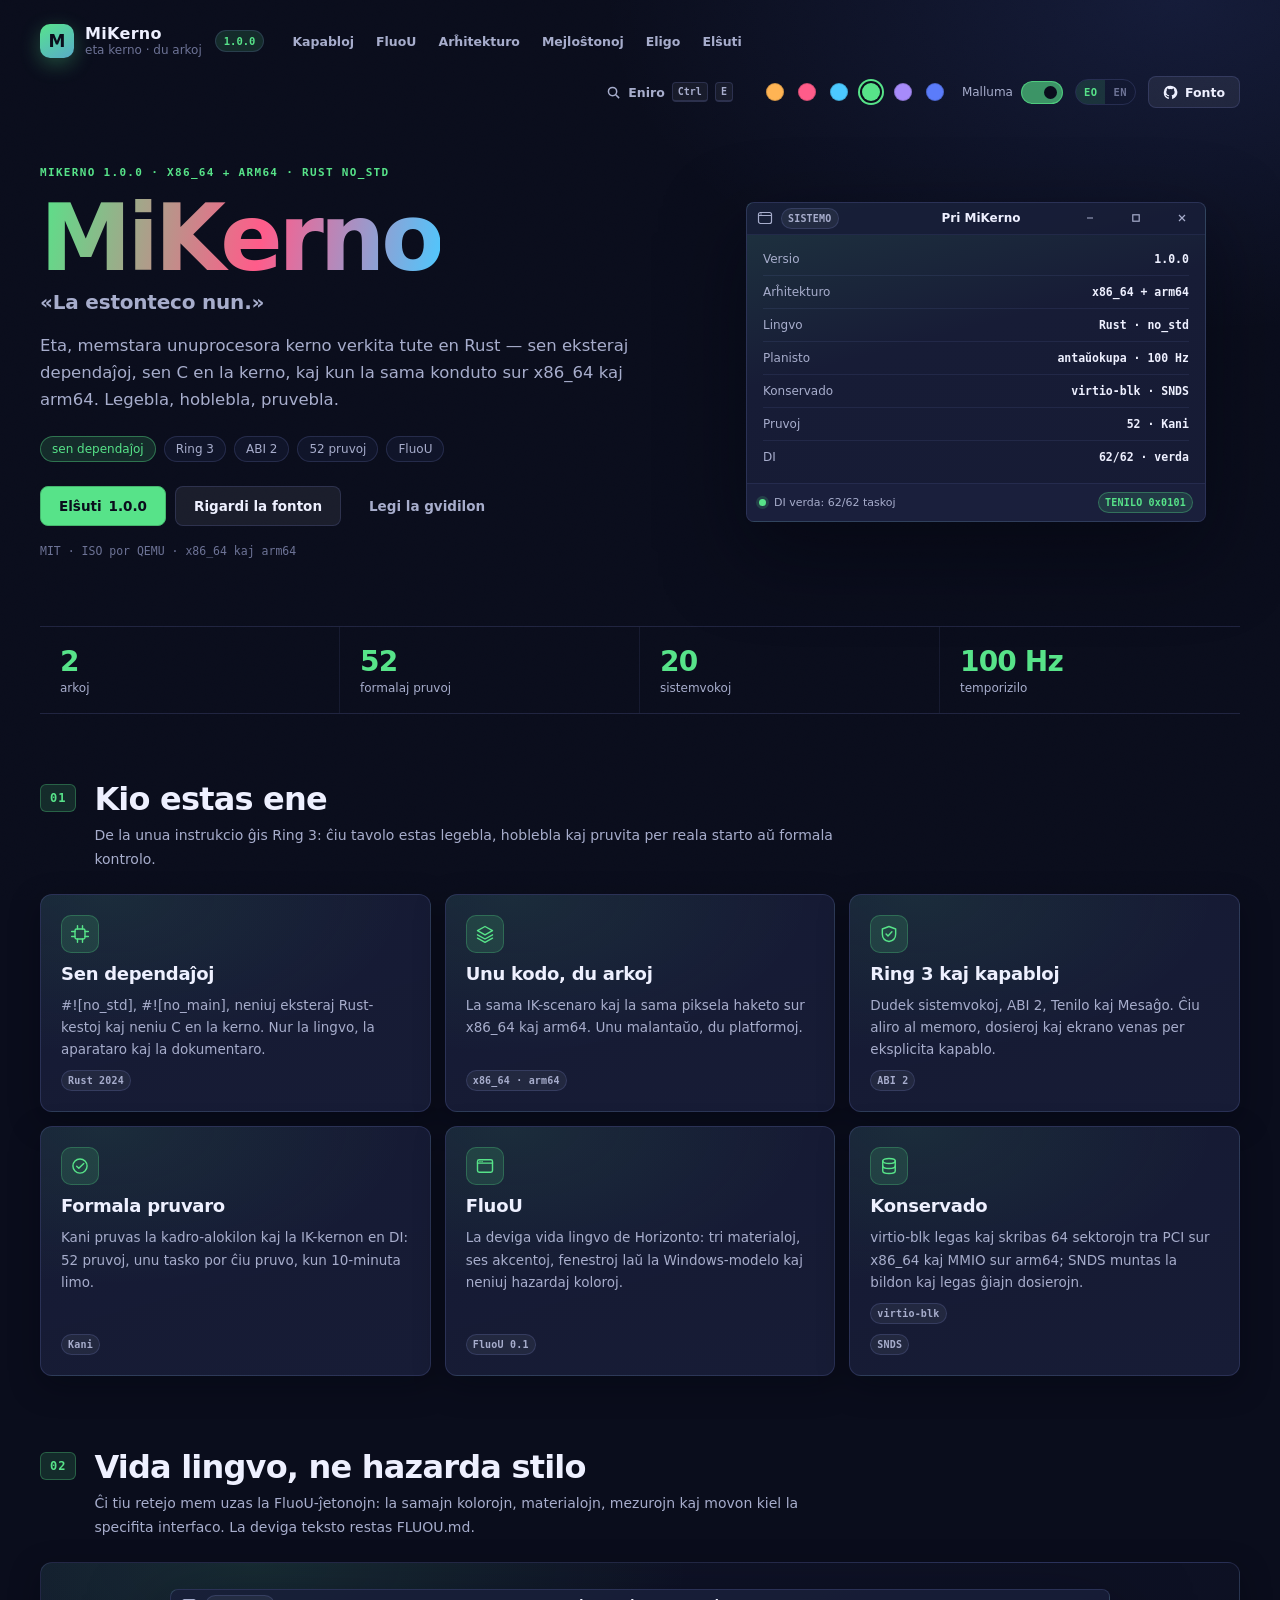
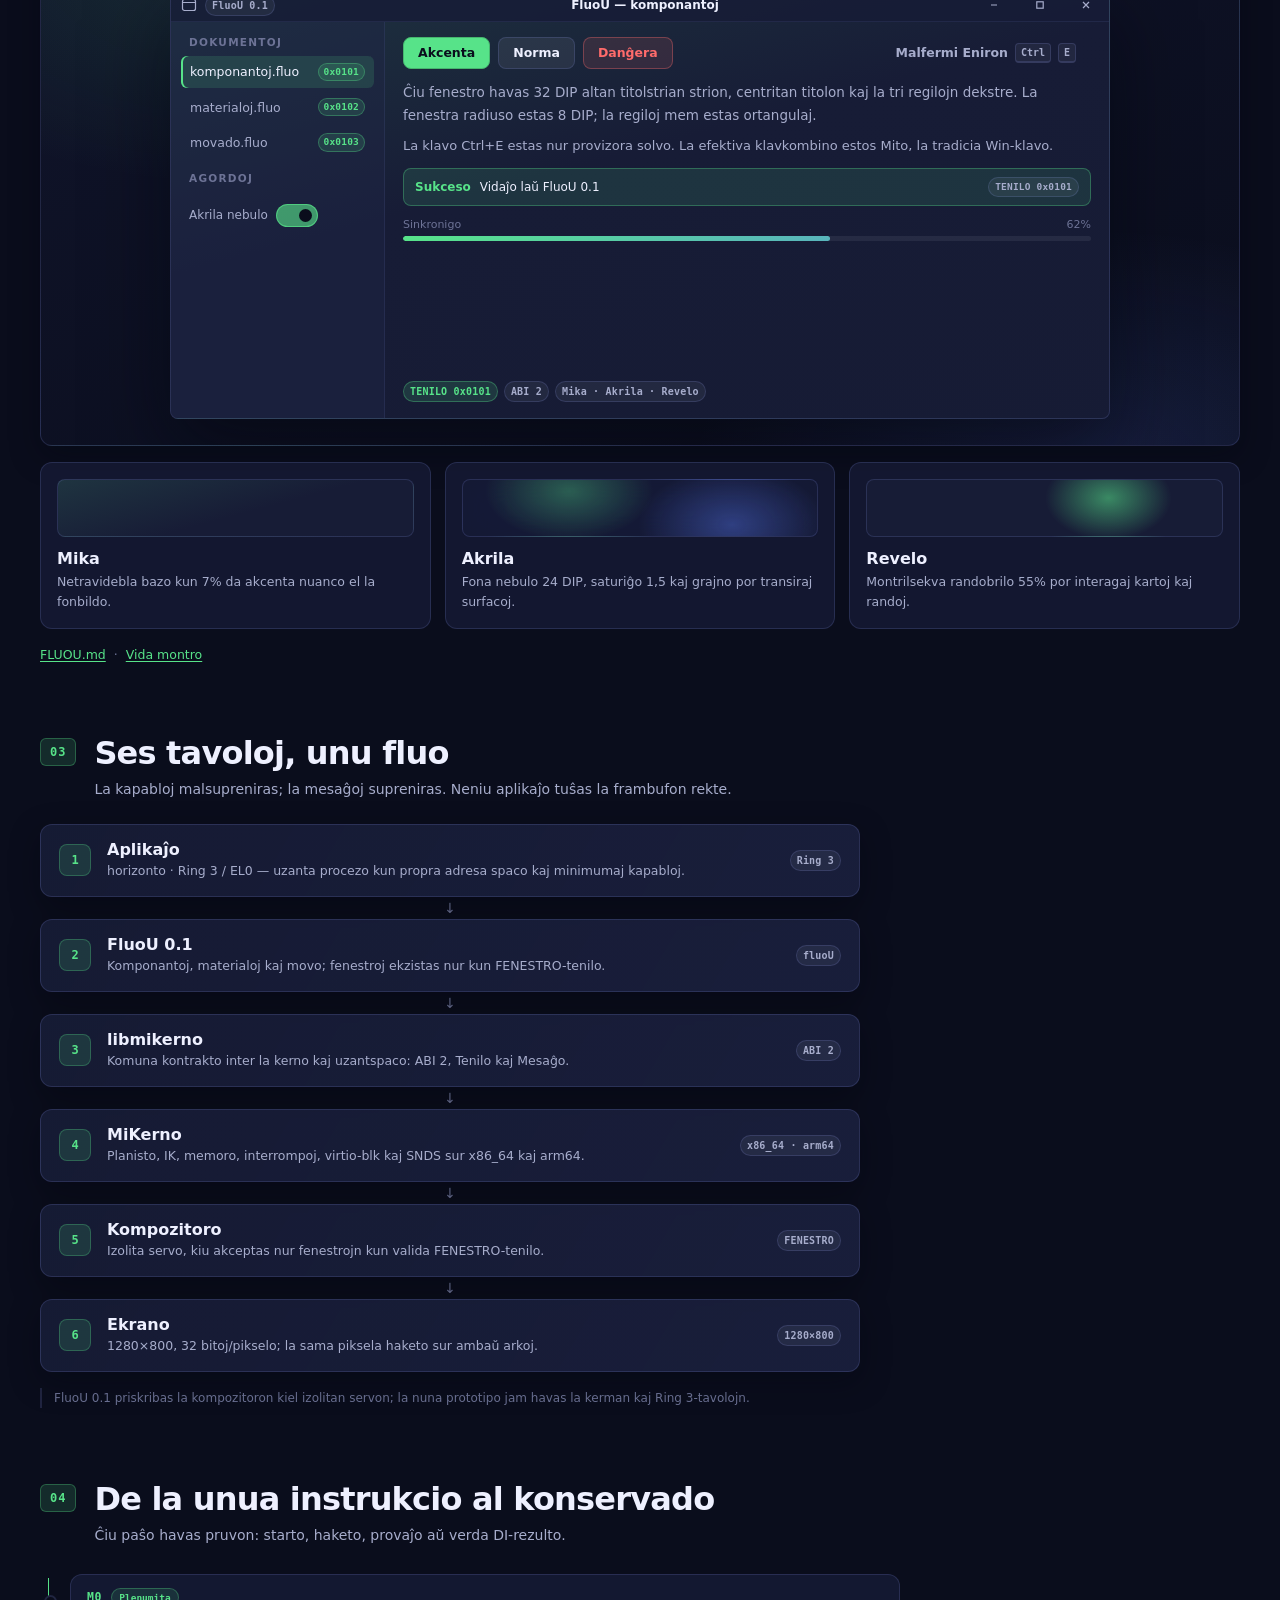
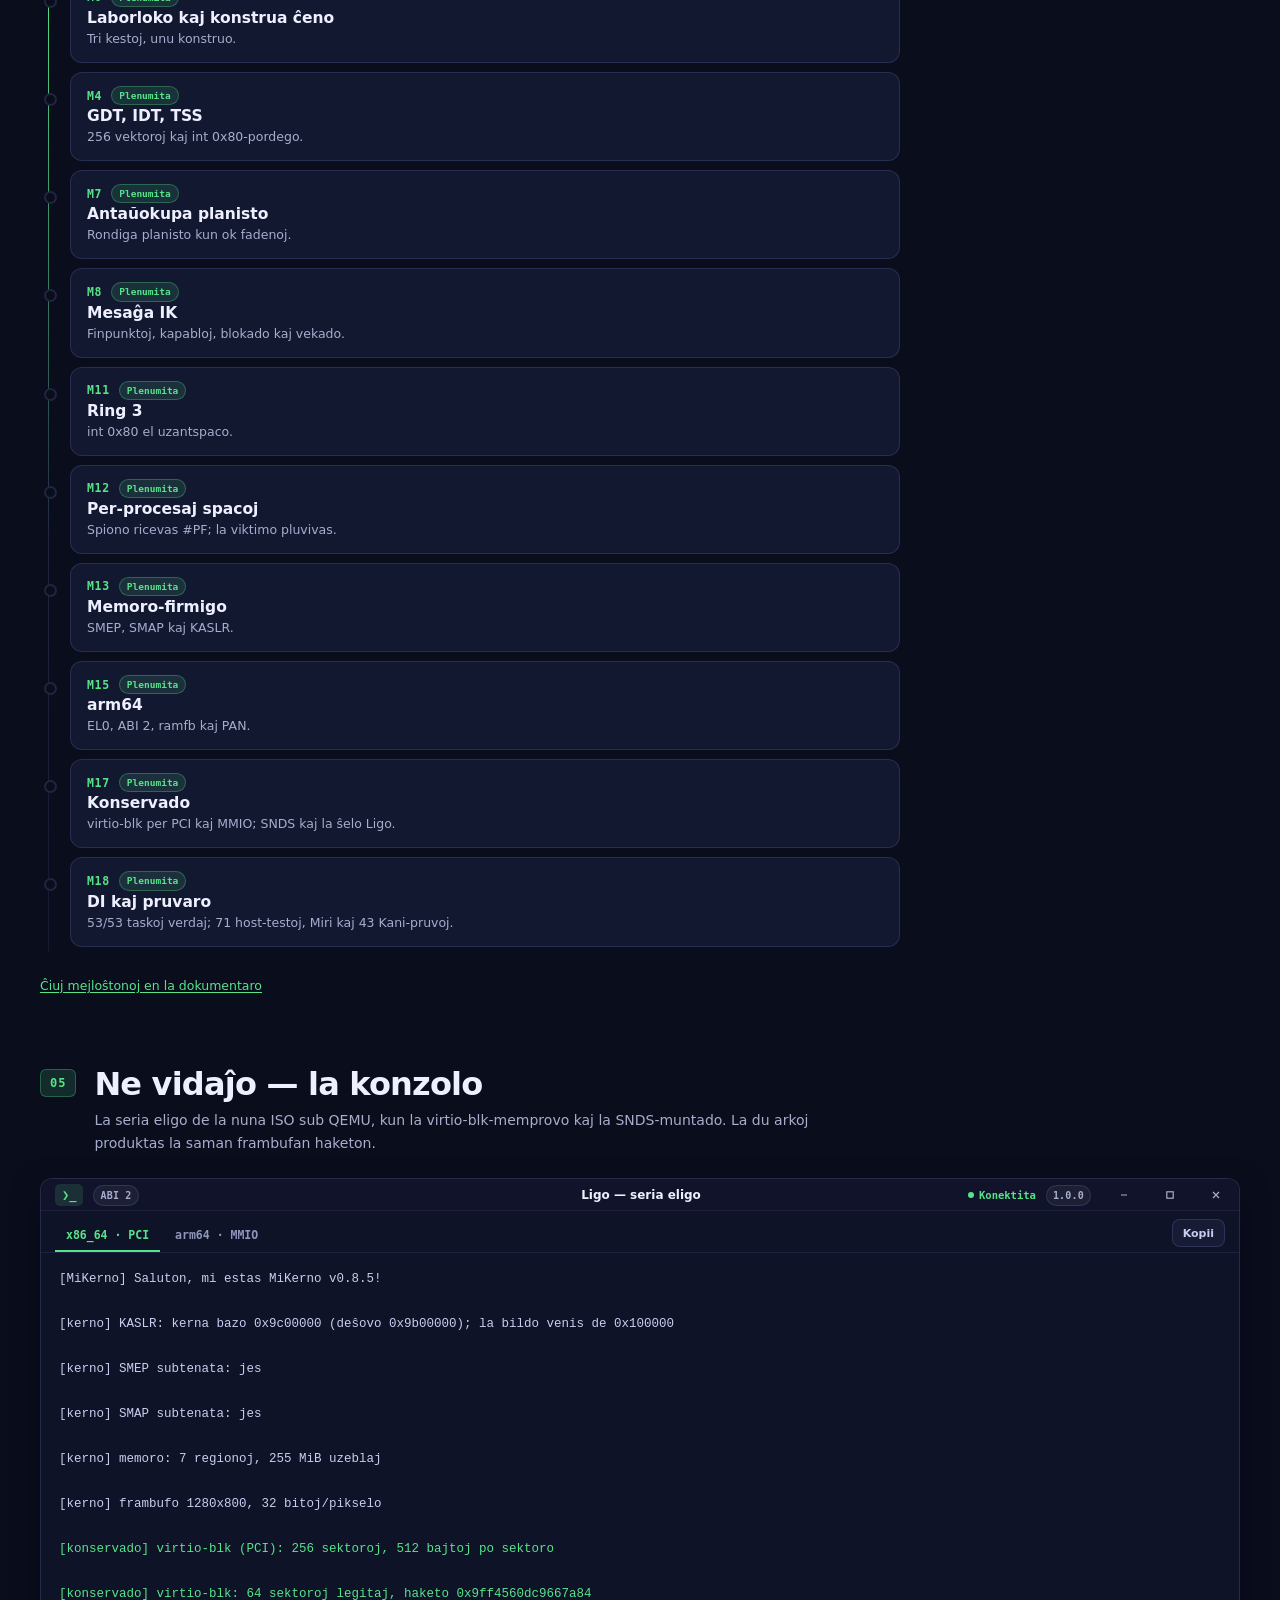
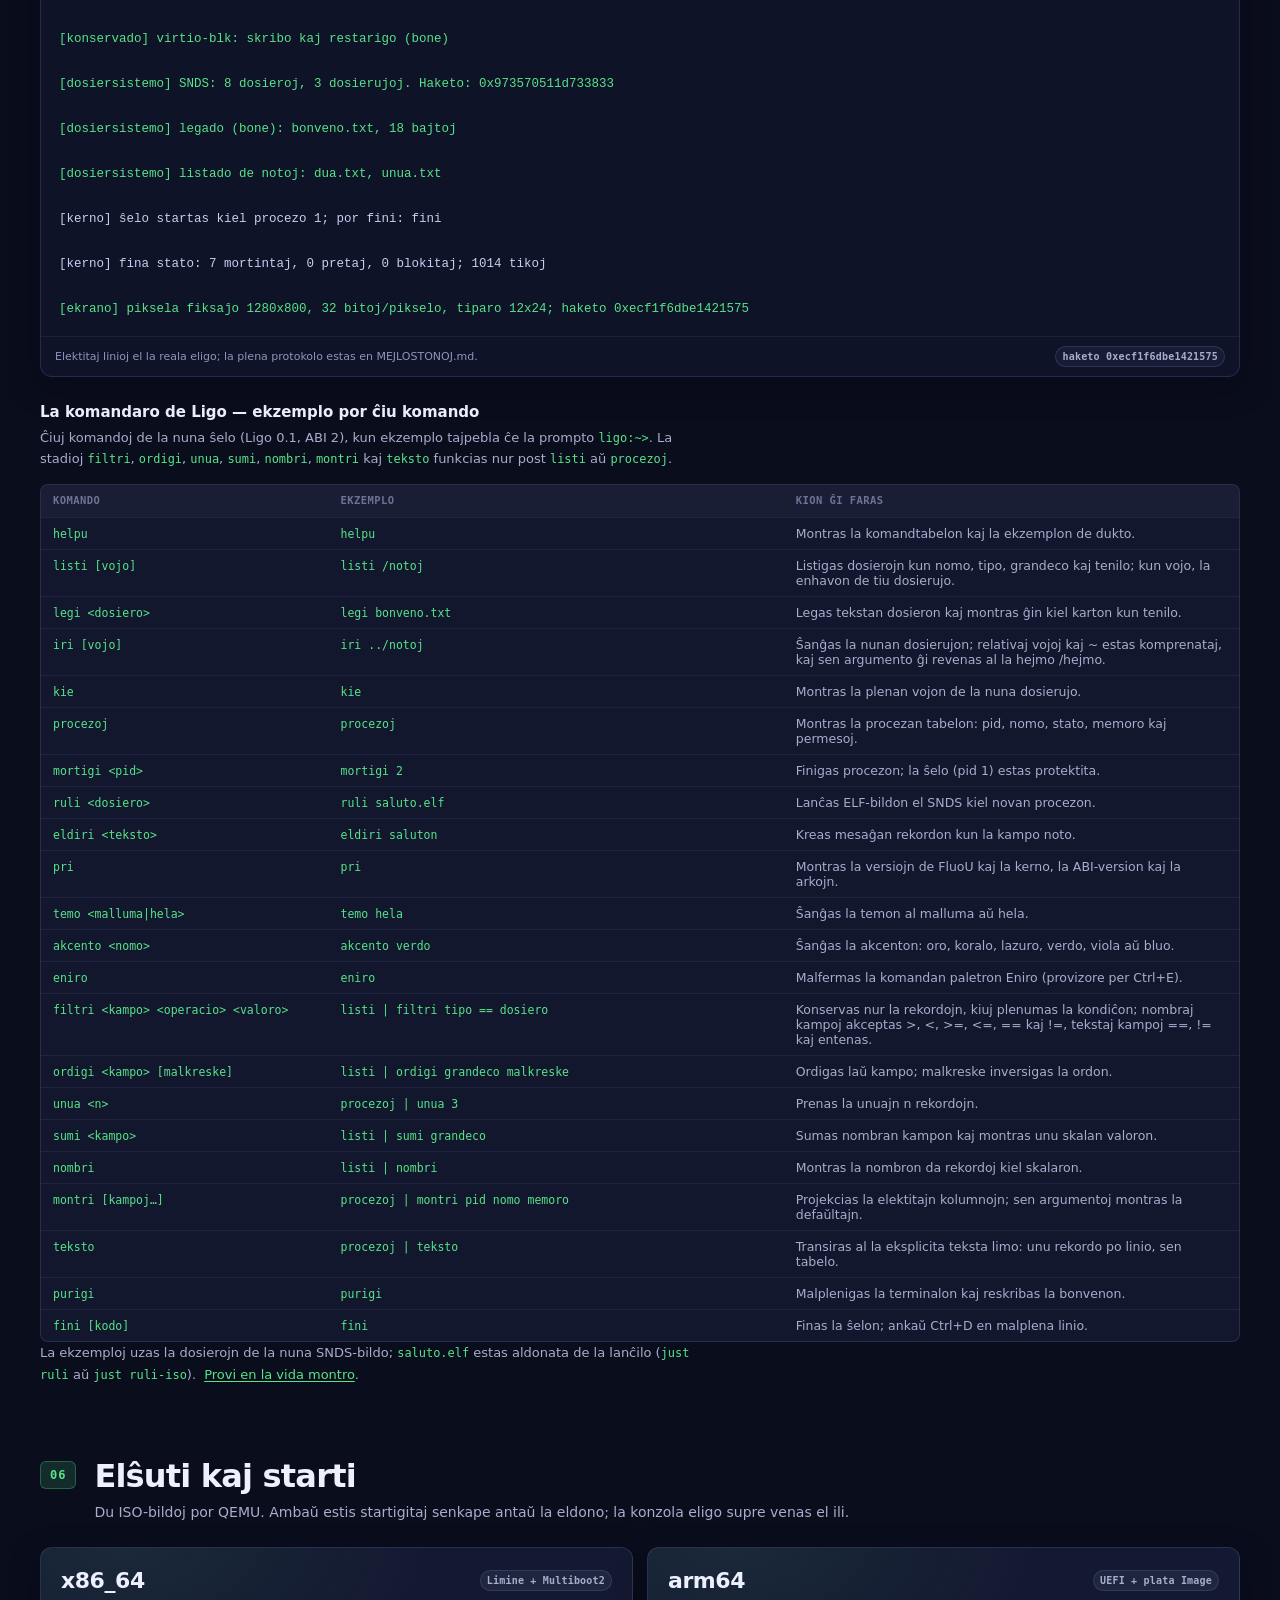
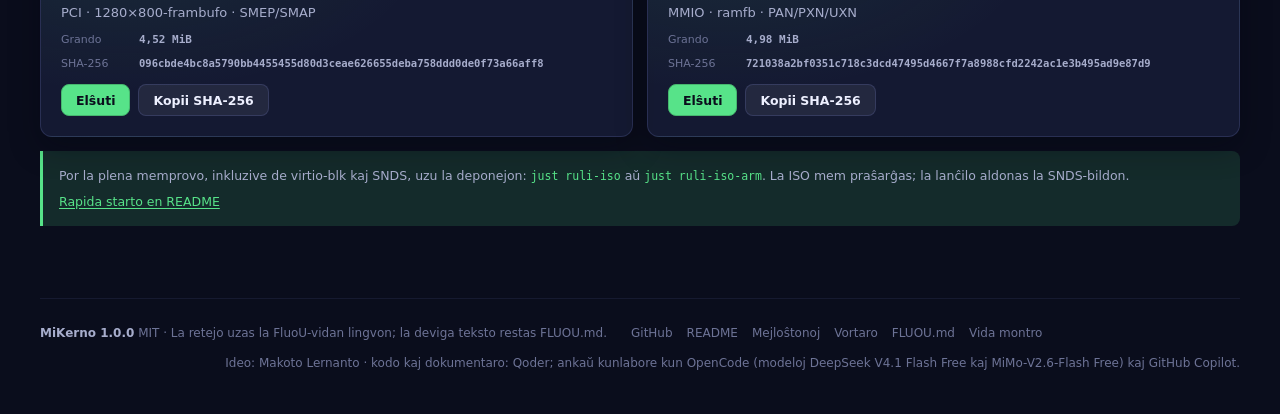
==== commit 7ad7851f: "M19 Fazo 5: finpretigi eldonan dokumentaron Konfirmu la stabilan eldonon v1.0.0, registru la DI- kaj" ====
--- a/docs/index.html
+++ b/docs/index.html
@@ -823,7 +823,7 @@
           <p data-t="elŝuti.x86.teksto">PCI · 1280×800-frambufo · SMEP/SMAP</p>
           <dl>
             <div><dt data-t="elŝuti.grando">Grando</dt><dd data-t="elŝuti.x86.grando">4,52 MiB</dd></div>
-            <div><dt>SHA-256</dt><dd><code id="hashX86">c73307e1a196124f99d41b41f0d8cfa7b5fafc44c1ae9d741944f8ee3ef0b075</code></dd></div>
+            <div><dt>SHA-256</dt><dd><code id="hashX86">096cbde4bc8a5790bb4455455d80d3ceae626655deba758ddd0de0f73a66aff8</code></dd></div>
           </dl>
           <div class="elŝuta-butonoj">
             <a class="buto akcenta"
@@ -841,7 +841,7 @@
           <p data-t="elŝuti.arm.teksto">MMIO · ramfb · PAN/PXN/UXN</p>
           <dl>
             <div><dt data-t="elŝuti.grando">Grando</dt><dd data-t="elŝuti.arm.grando">4,98 MiB</dd></div>
-            <div><dt>SHA-256</dt><dd><code id="hashArm">b2ae2f63b3fa60dd286aea0d51b4a6b78e3a0fe9939ecb46981a2ef0dd7a1d30</code></dd></div>
+            <div><dt>SHA-256</dt><dd><code id="hashArm">721038a2bf0351c718c3dcd47495d4667f7a8988cfd2242ac1e3b495ad9e87d9</code></dd></div>
           </dl>
           <div class="elŝuta-butonoj">
             <a class="buto akcenta"
